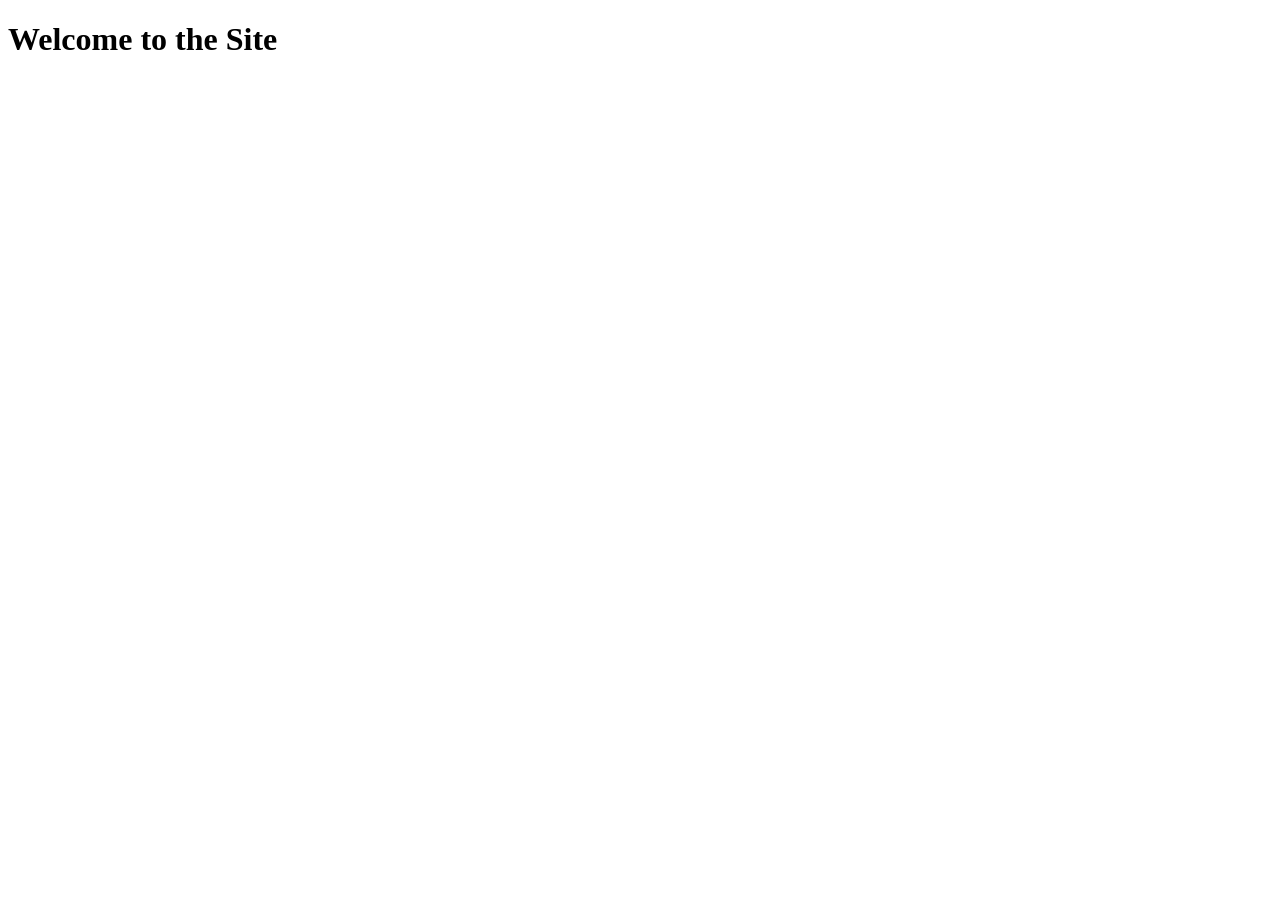
==== index.html @ 7f253c66 "Add index.html file" ====
<!DOCTYPE html>
<html lang="en">
<head>
    <meta charset="UTF-8">
    <meta name="viewport" content="width=device-width, initial-scale=1.0">
    <link rel="stylesheet" href="templatemo-catalyst-style.css">
    <title>Document</title>
</head>
<body>
    <h1>Welcome to the Site</h1>
    <script src="templatemo-catalyst-script.js"></script>
</body>
</html>
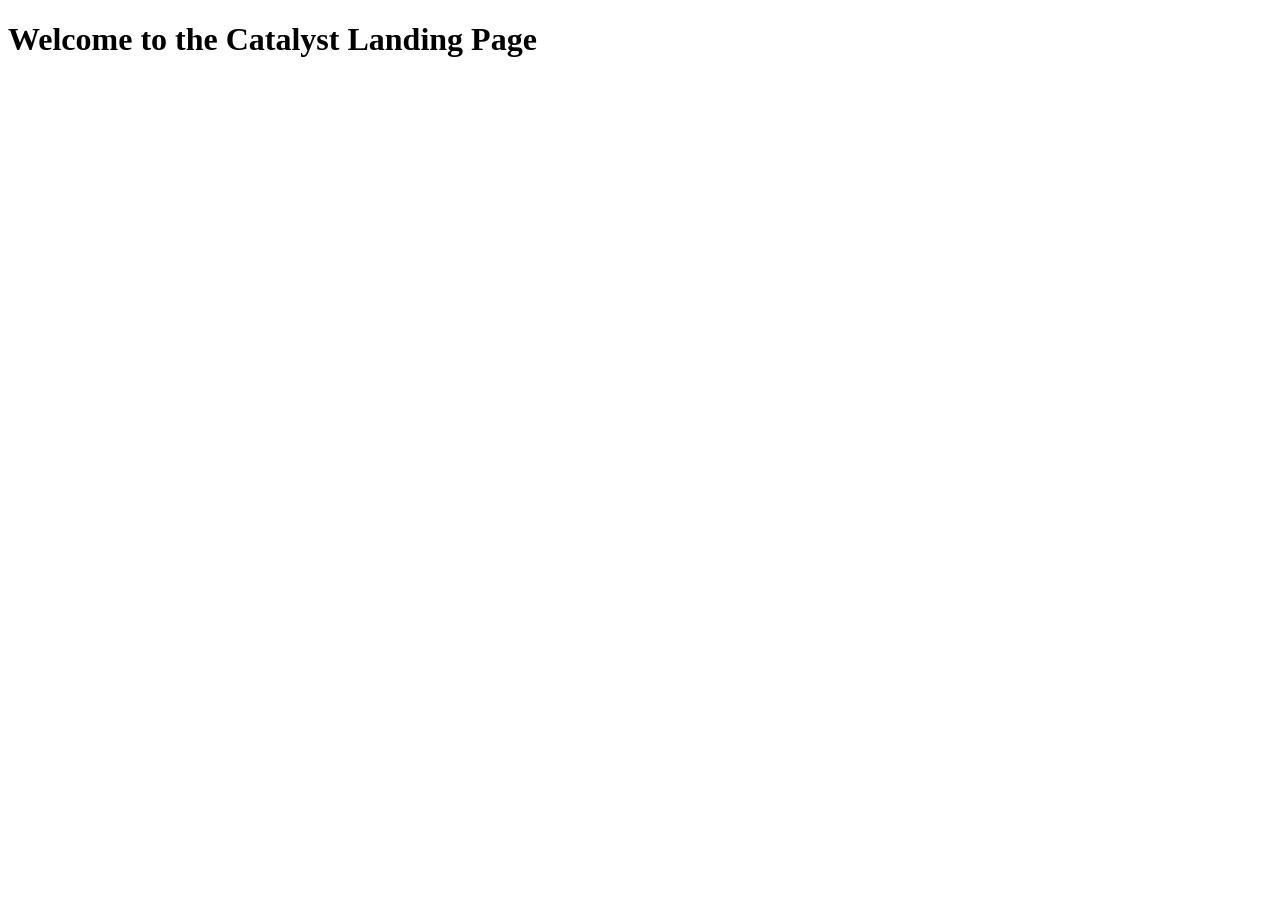
==== commit 748e02df: "Add Catalyst landing page site files" ====
--- a/index.html
+++ b/index.html
@@ -3,11 +3,11 @@
 <head>
     <meta charset="UTF-8">
     <meta name="viewport" content="width=device-width, initial-scale=1.0">
+    <title>Catalyst Landing Page</title>
     <link rel="stylesheet" href="templatemo-catalyst-style.css">
-    <title>Document</title>
 </head>
 <body>
-    <h1>Welcome to the Site</h1>
+    <h1>Welcome to the Catalyst Landing Page</h1>
     <script src="templatemo-catalyst-script.js"></script>
 </body>
 </html>
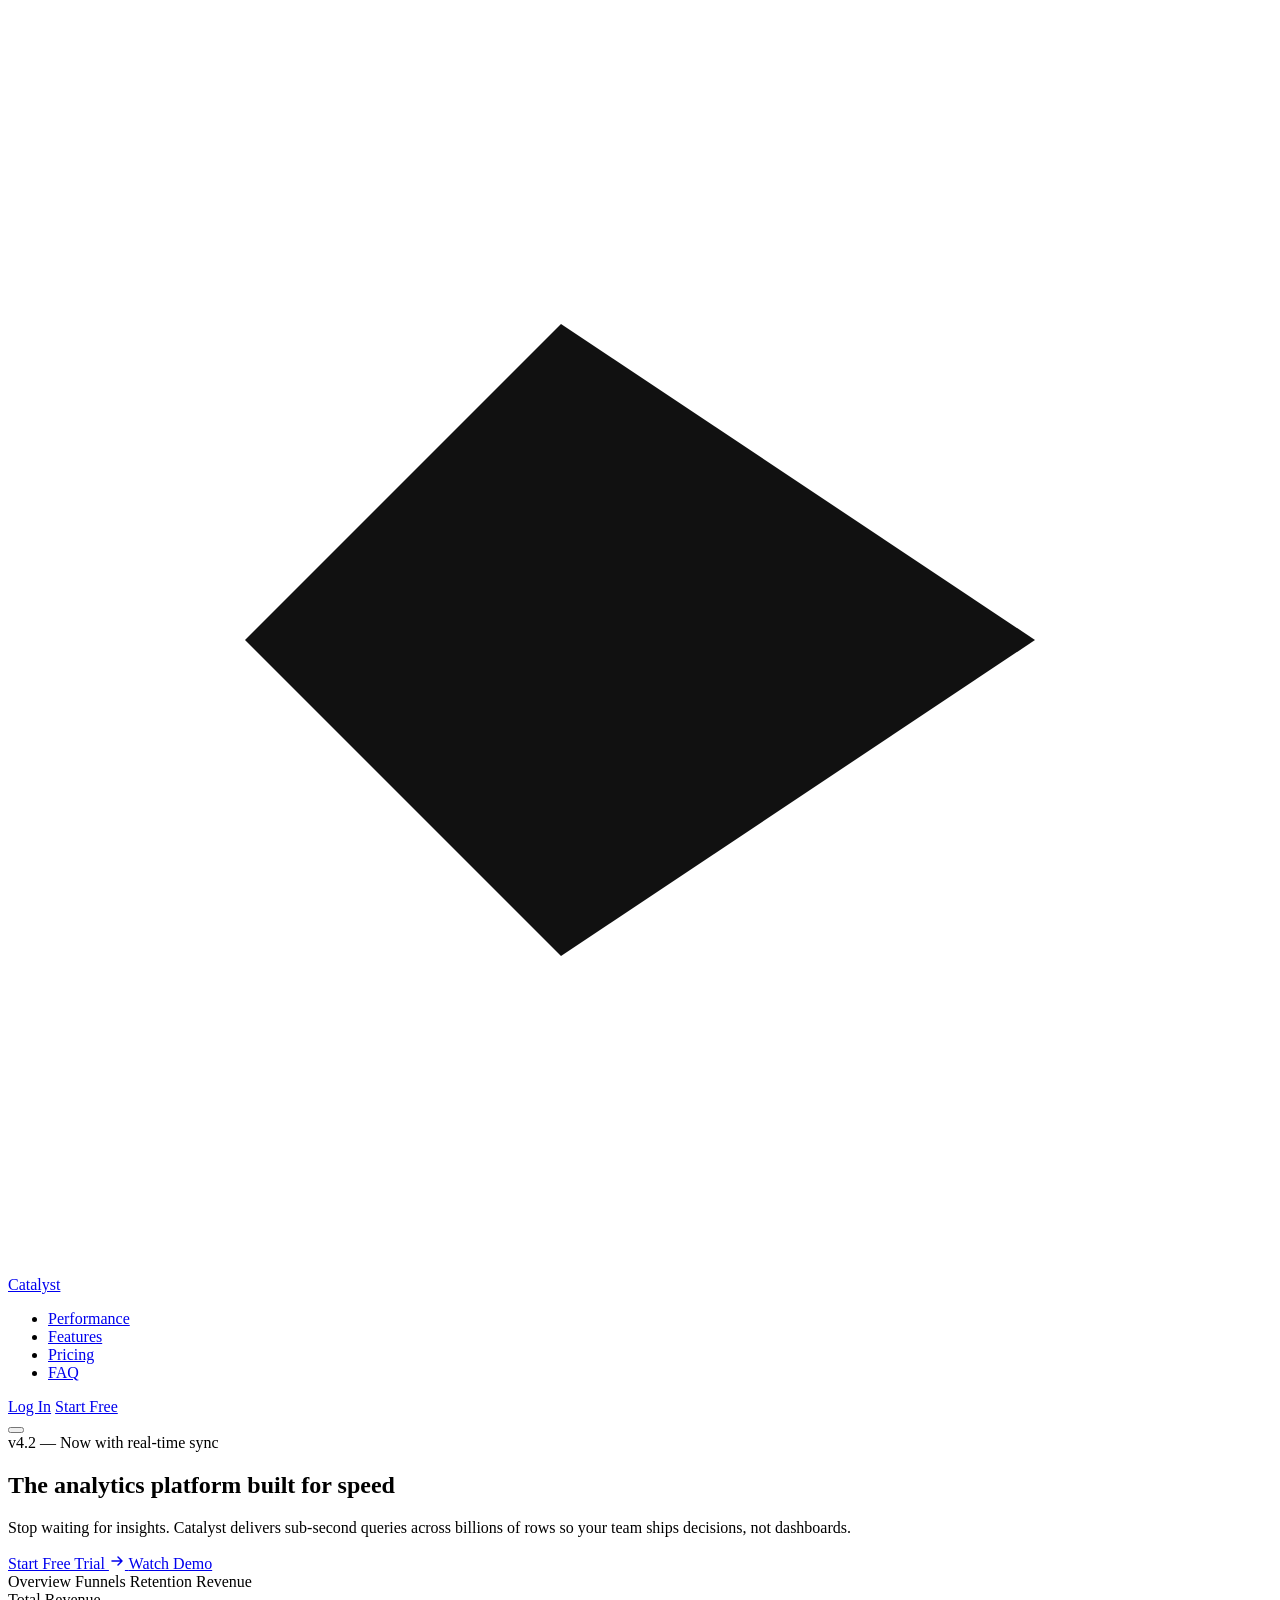
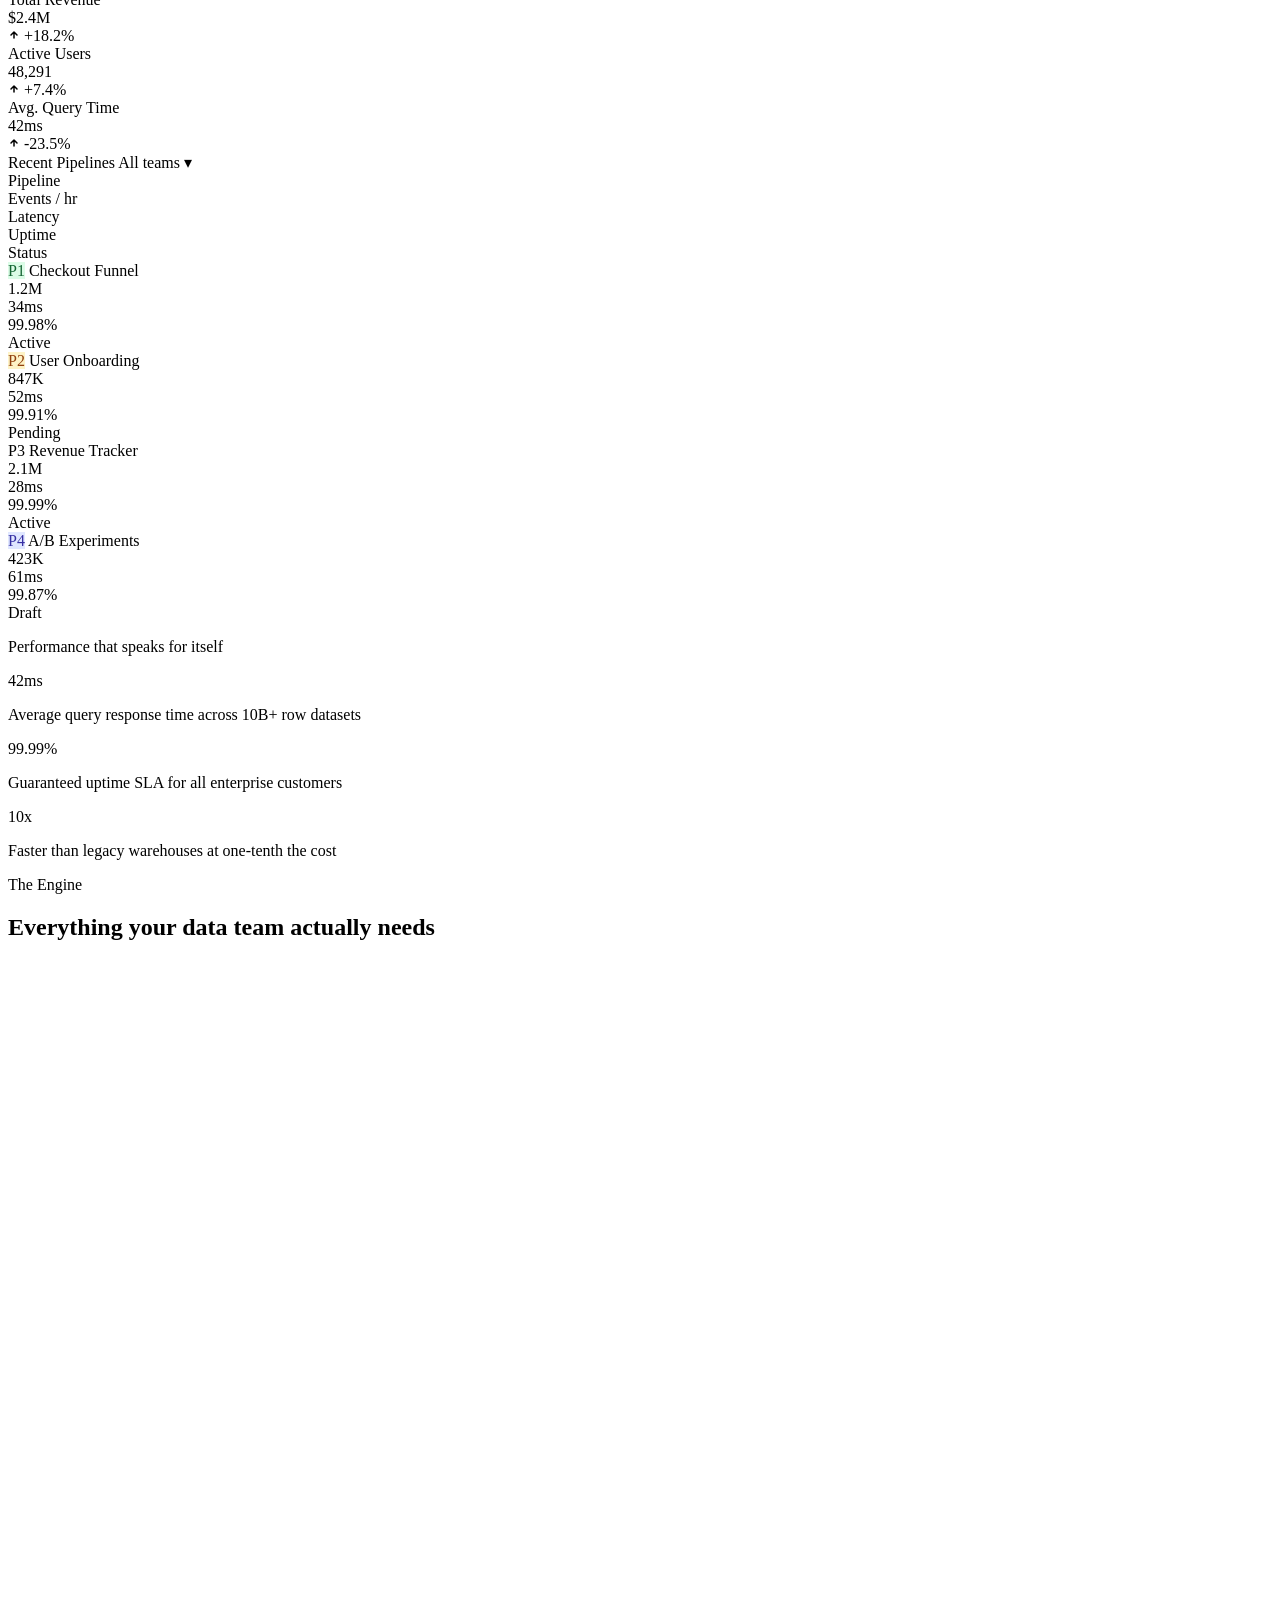
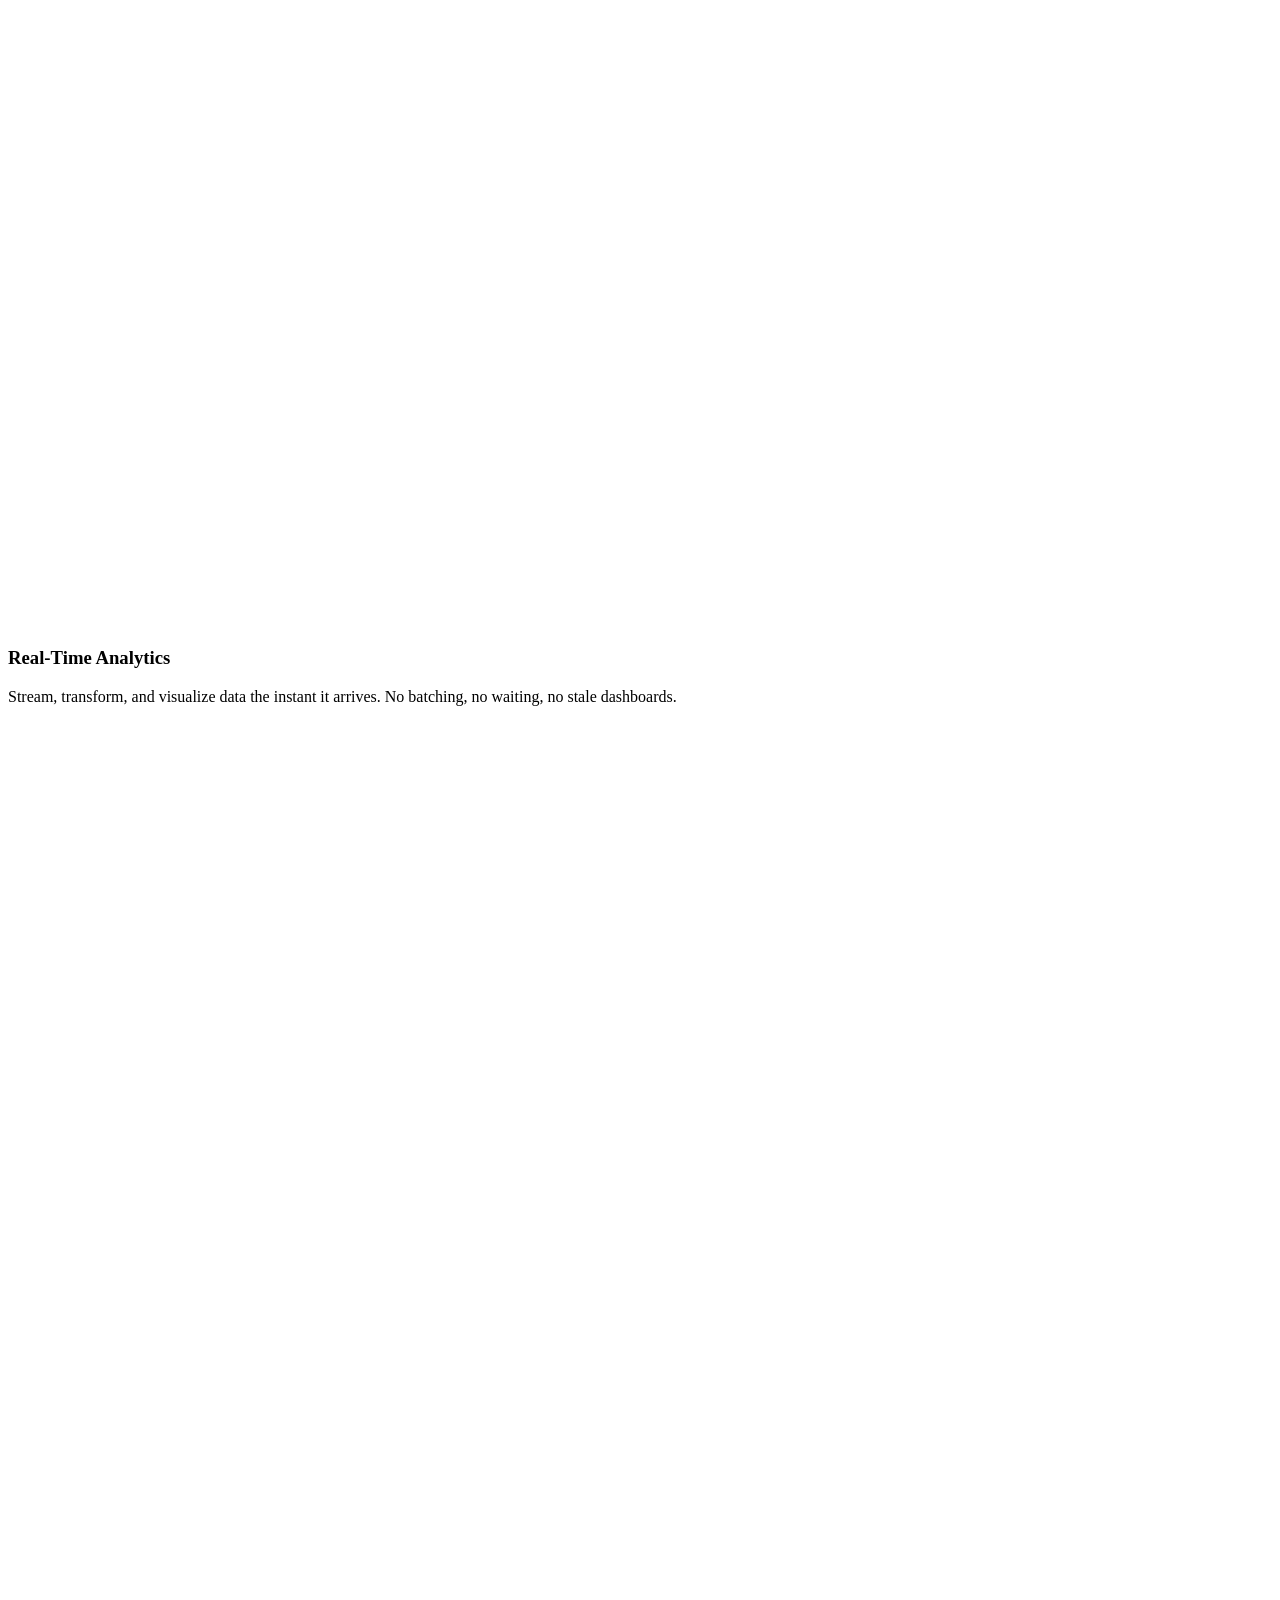
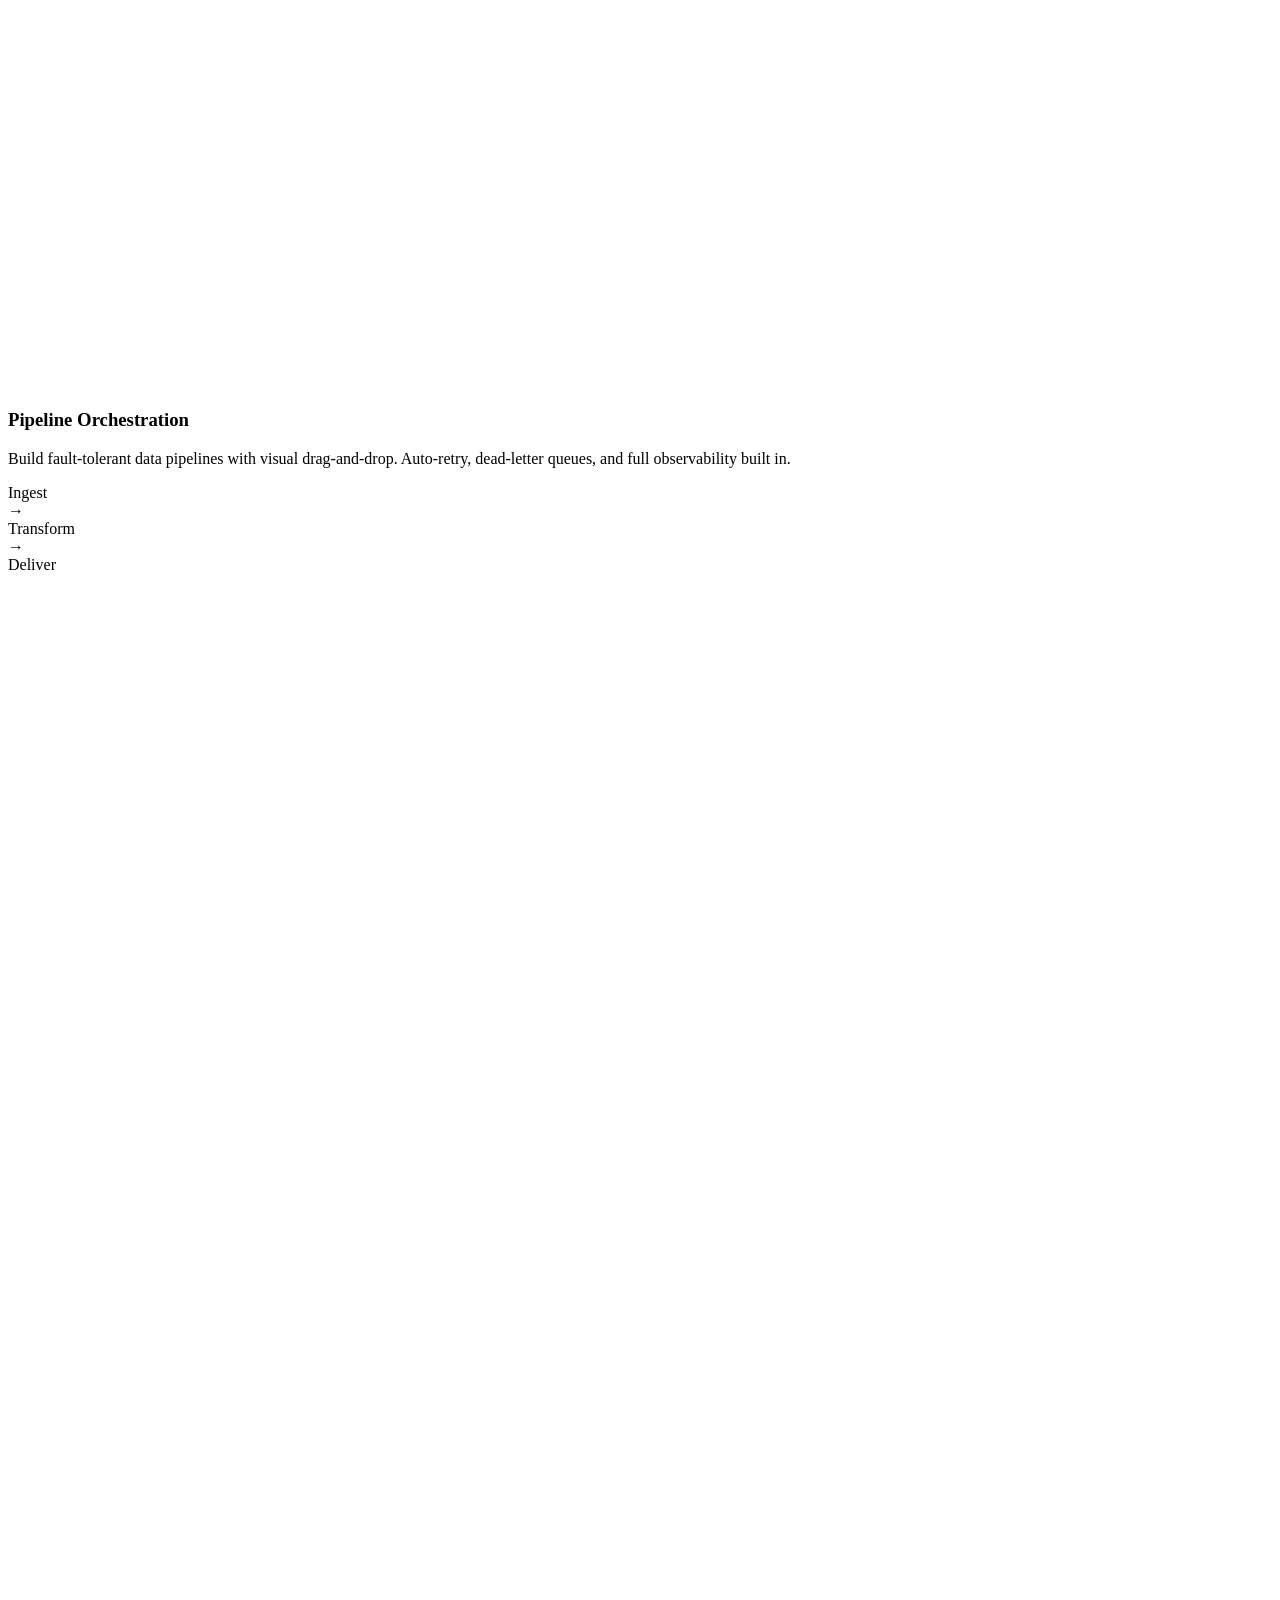
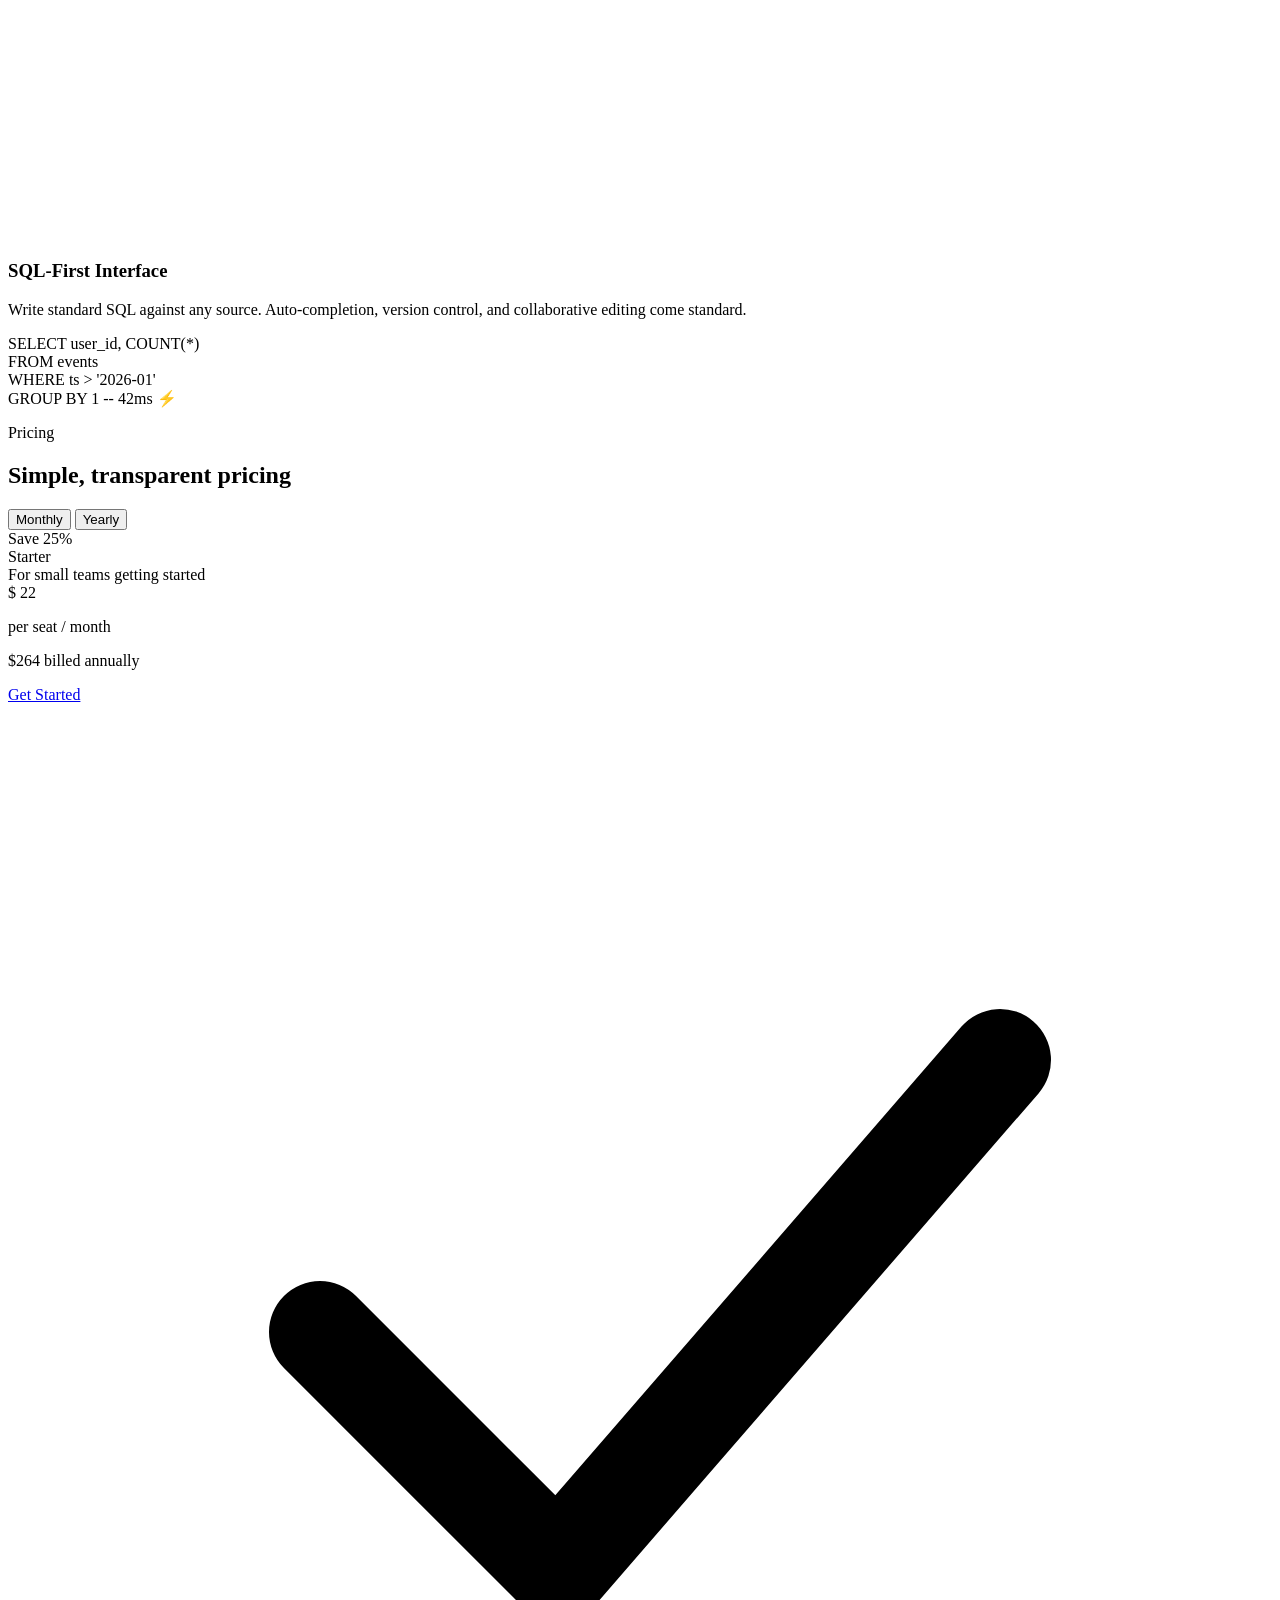
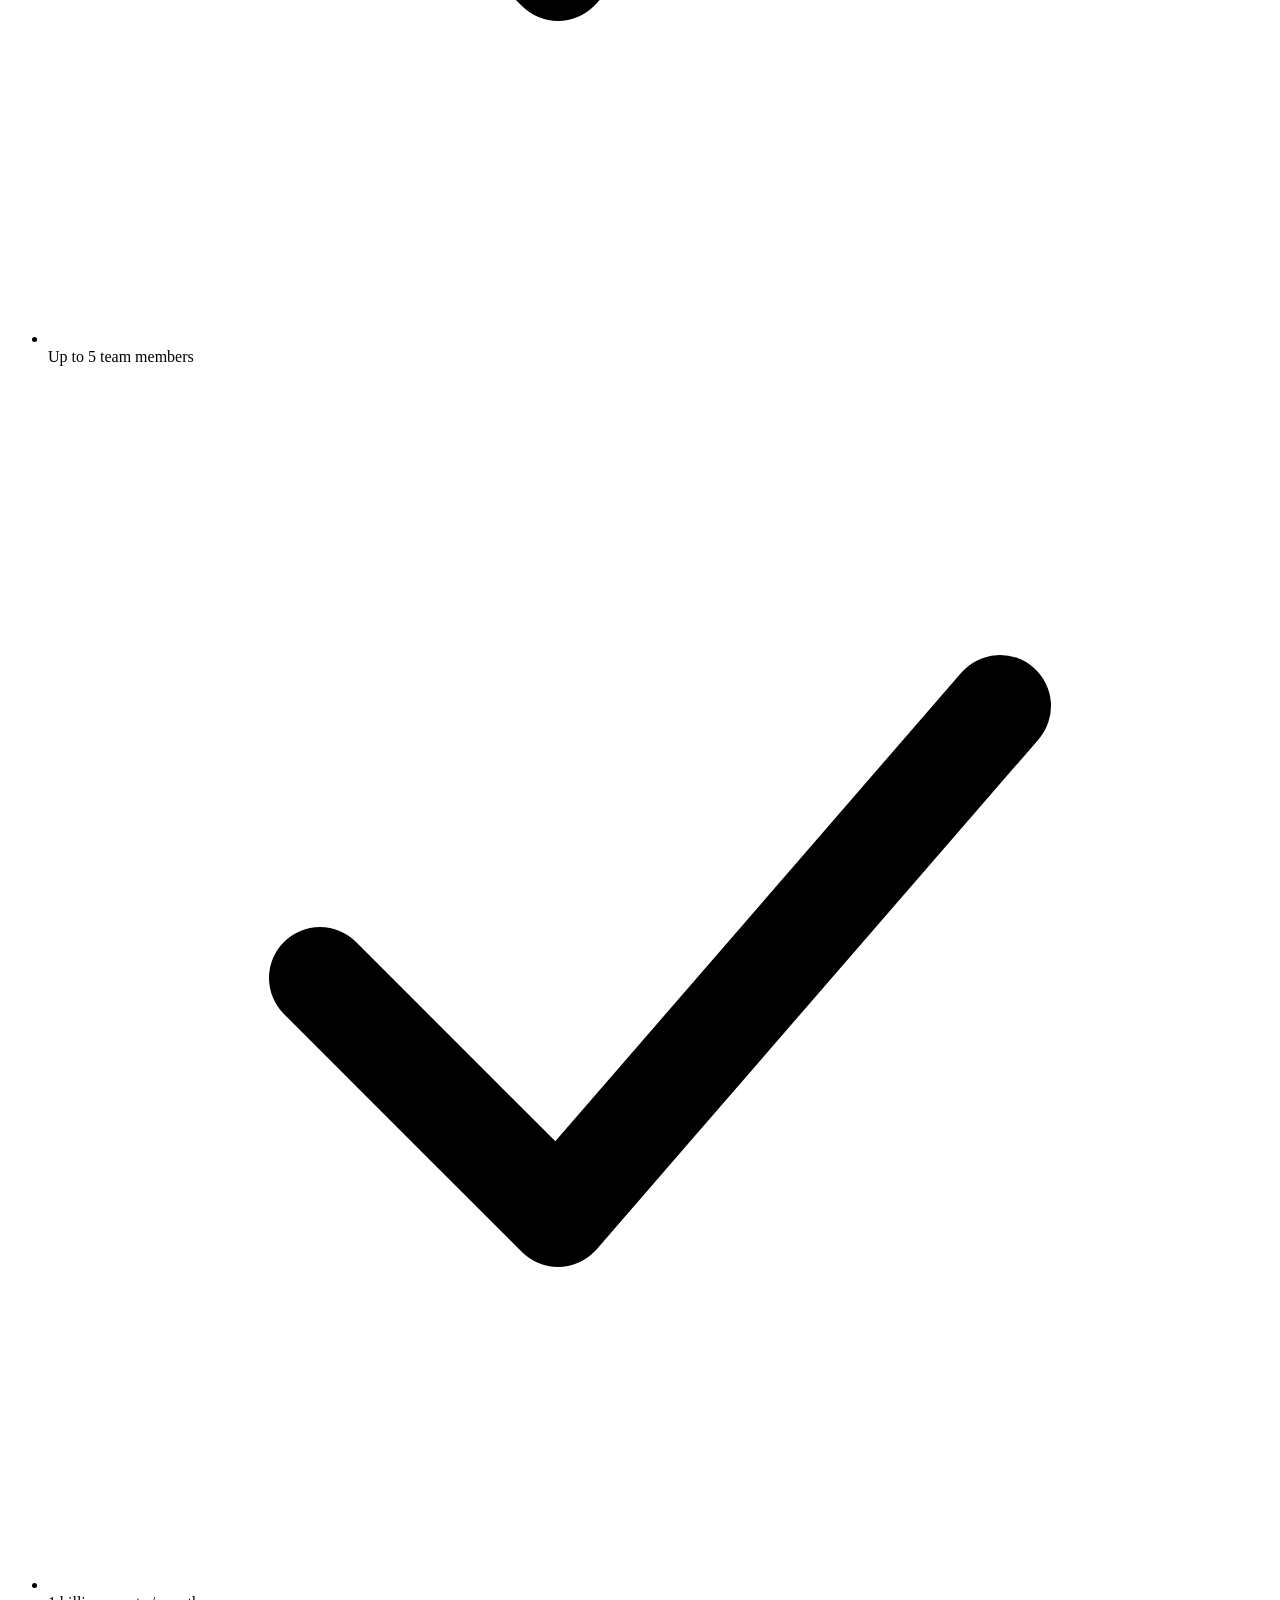
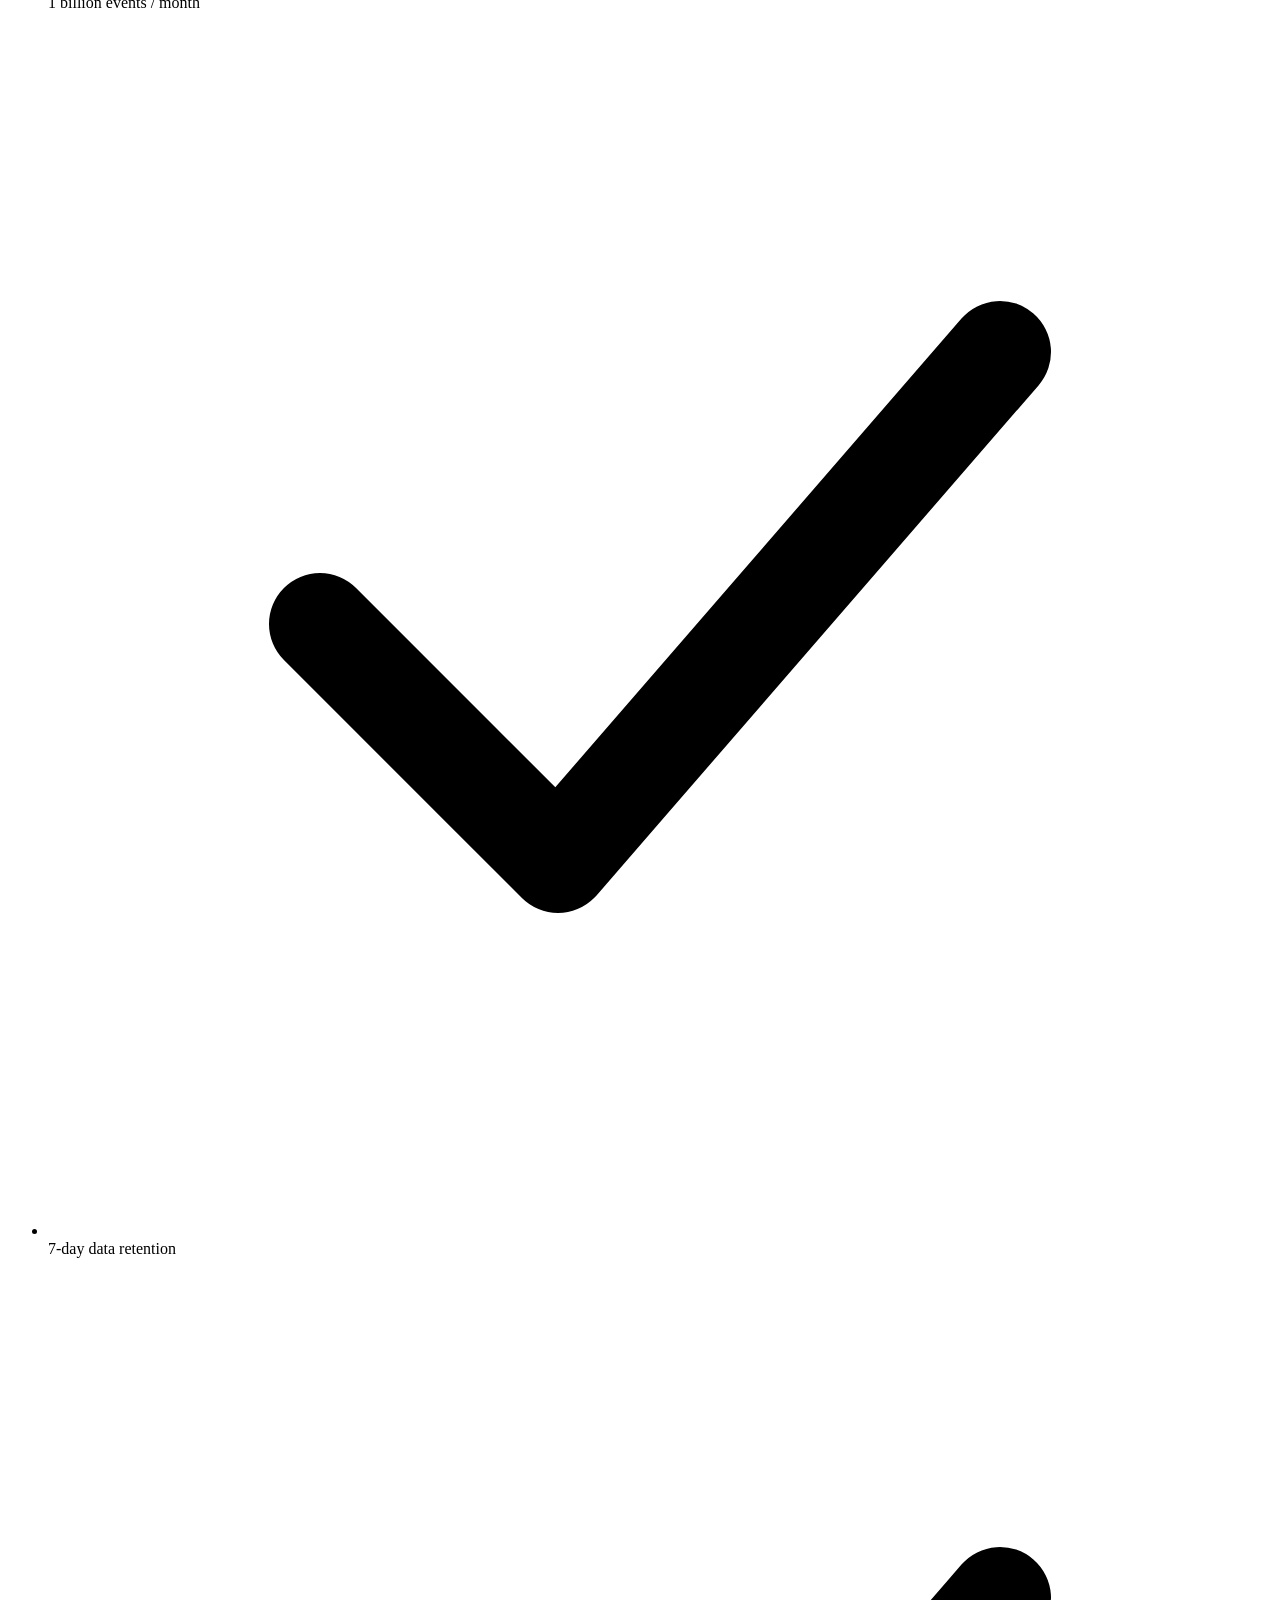
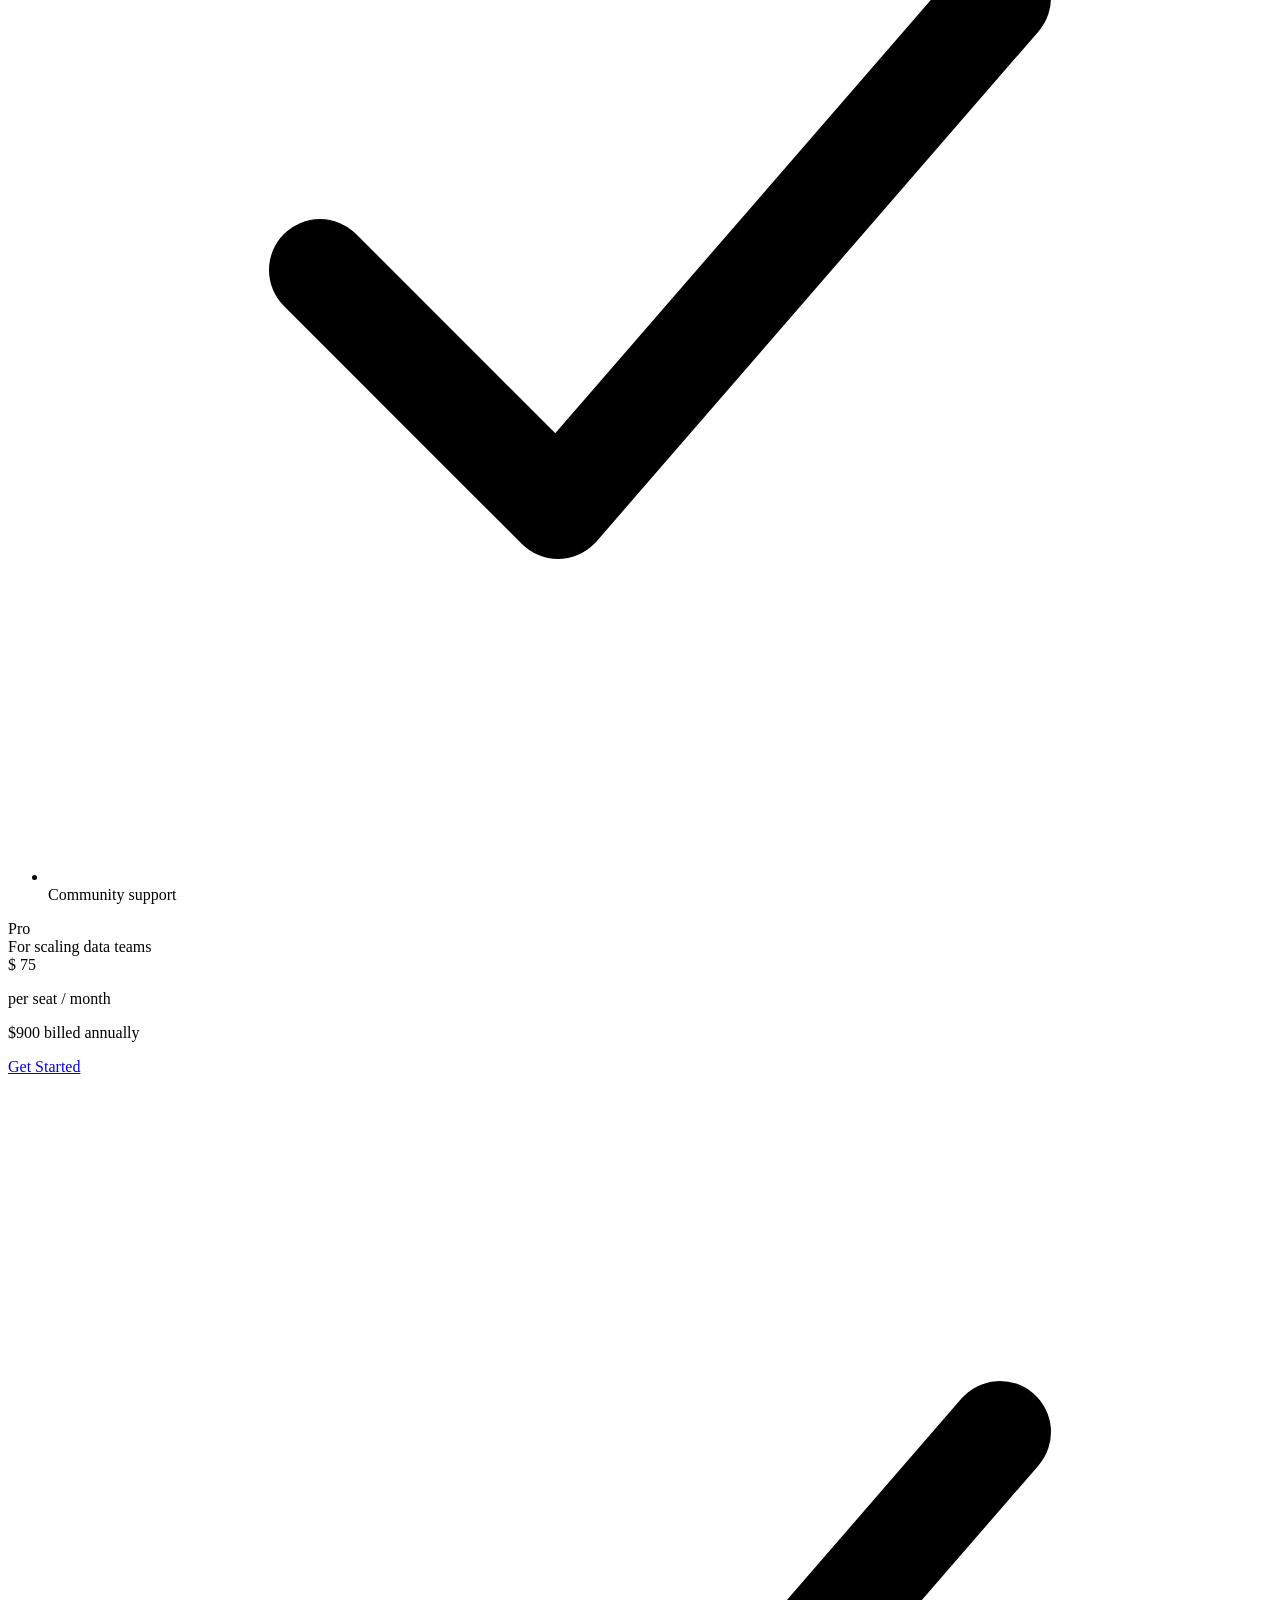
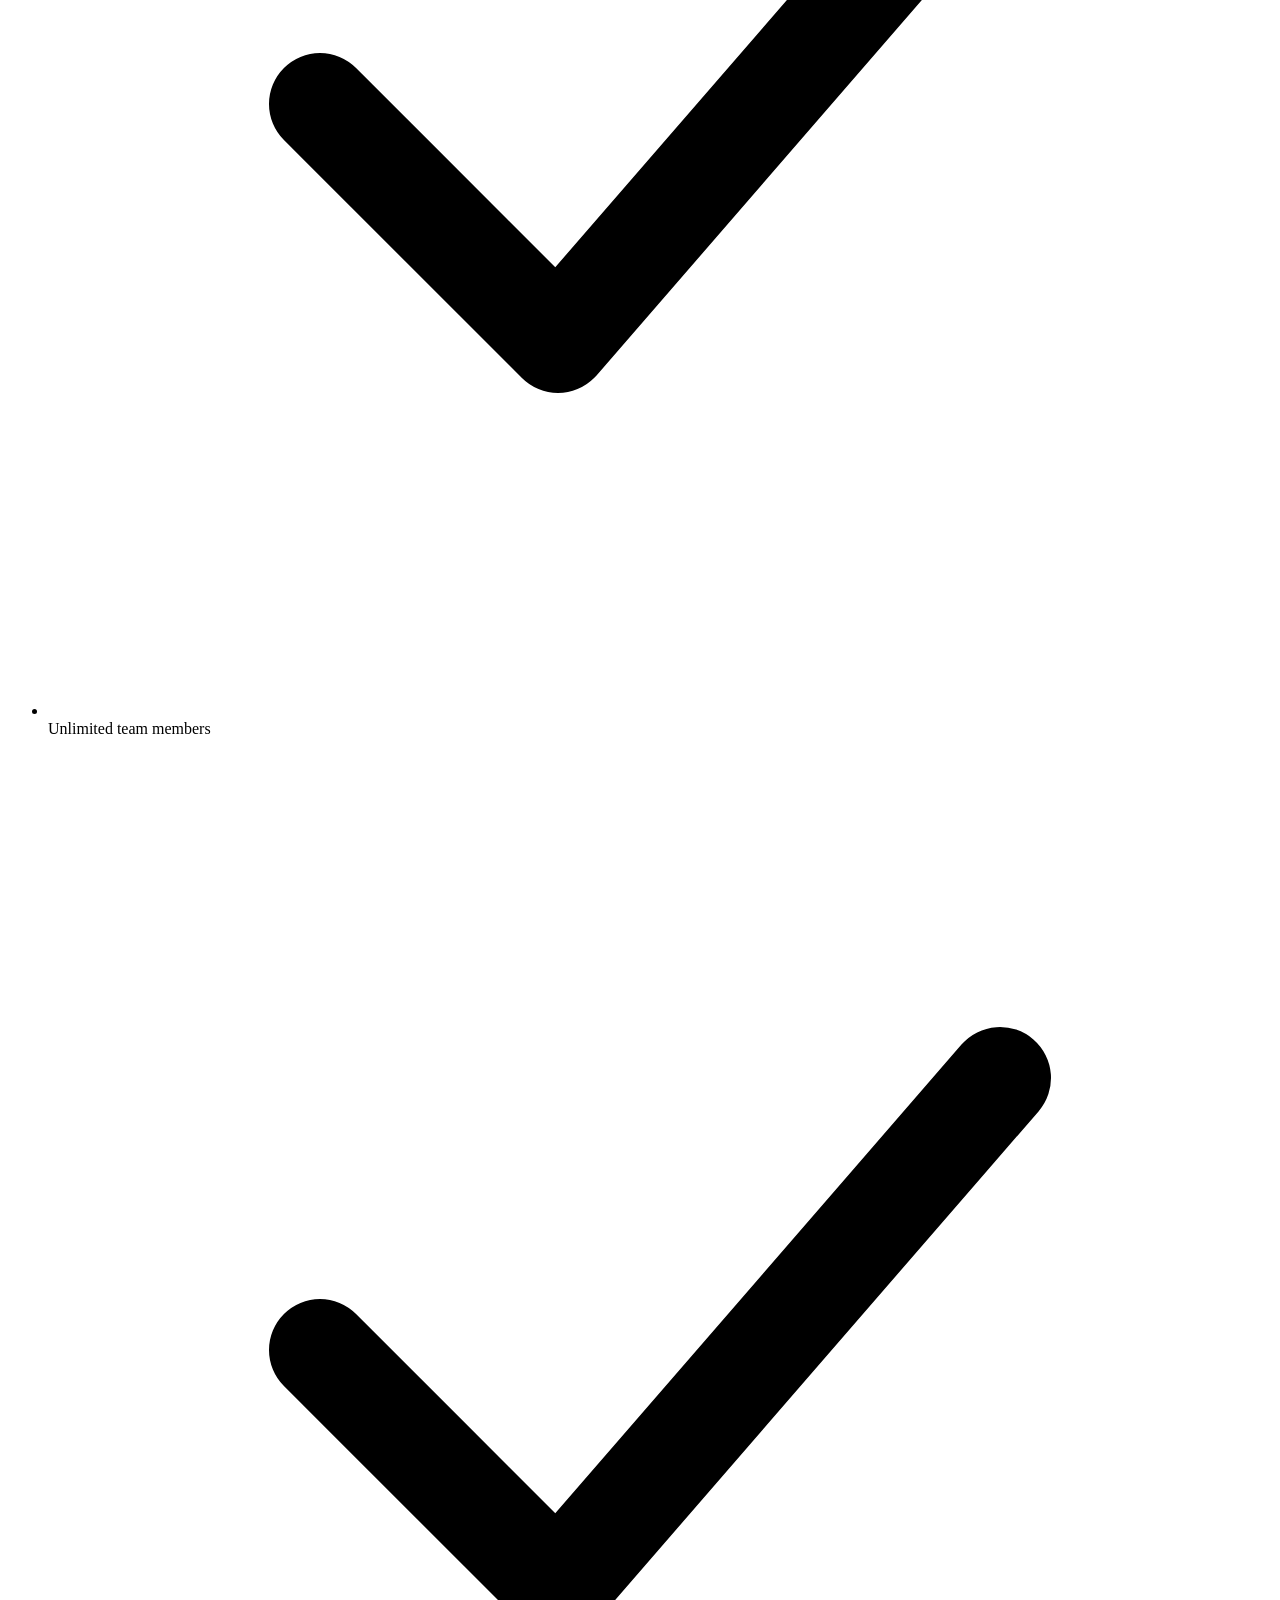
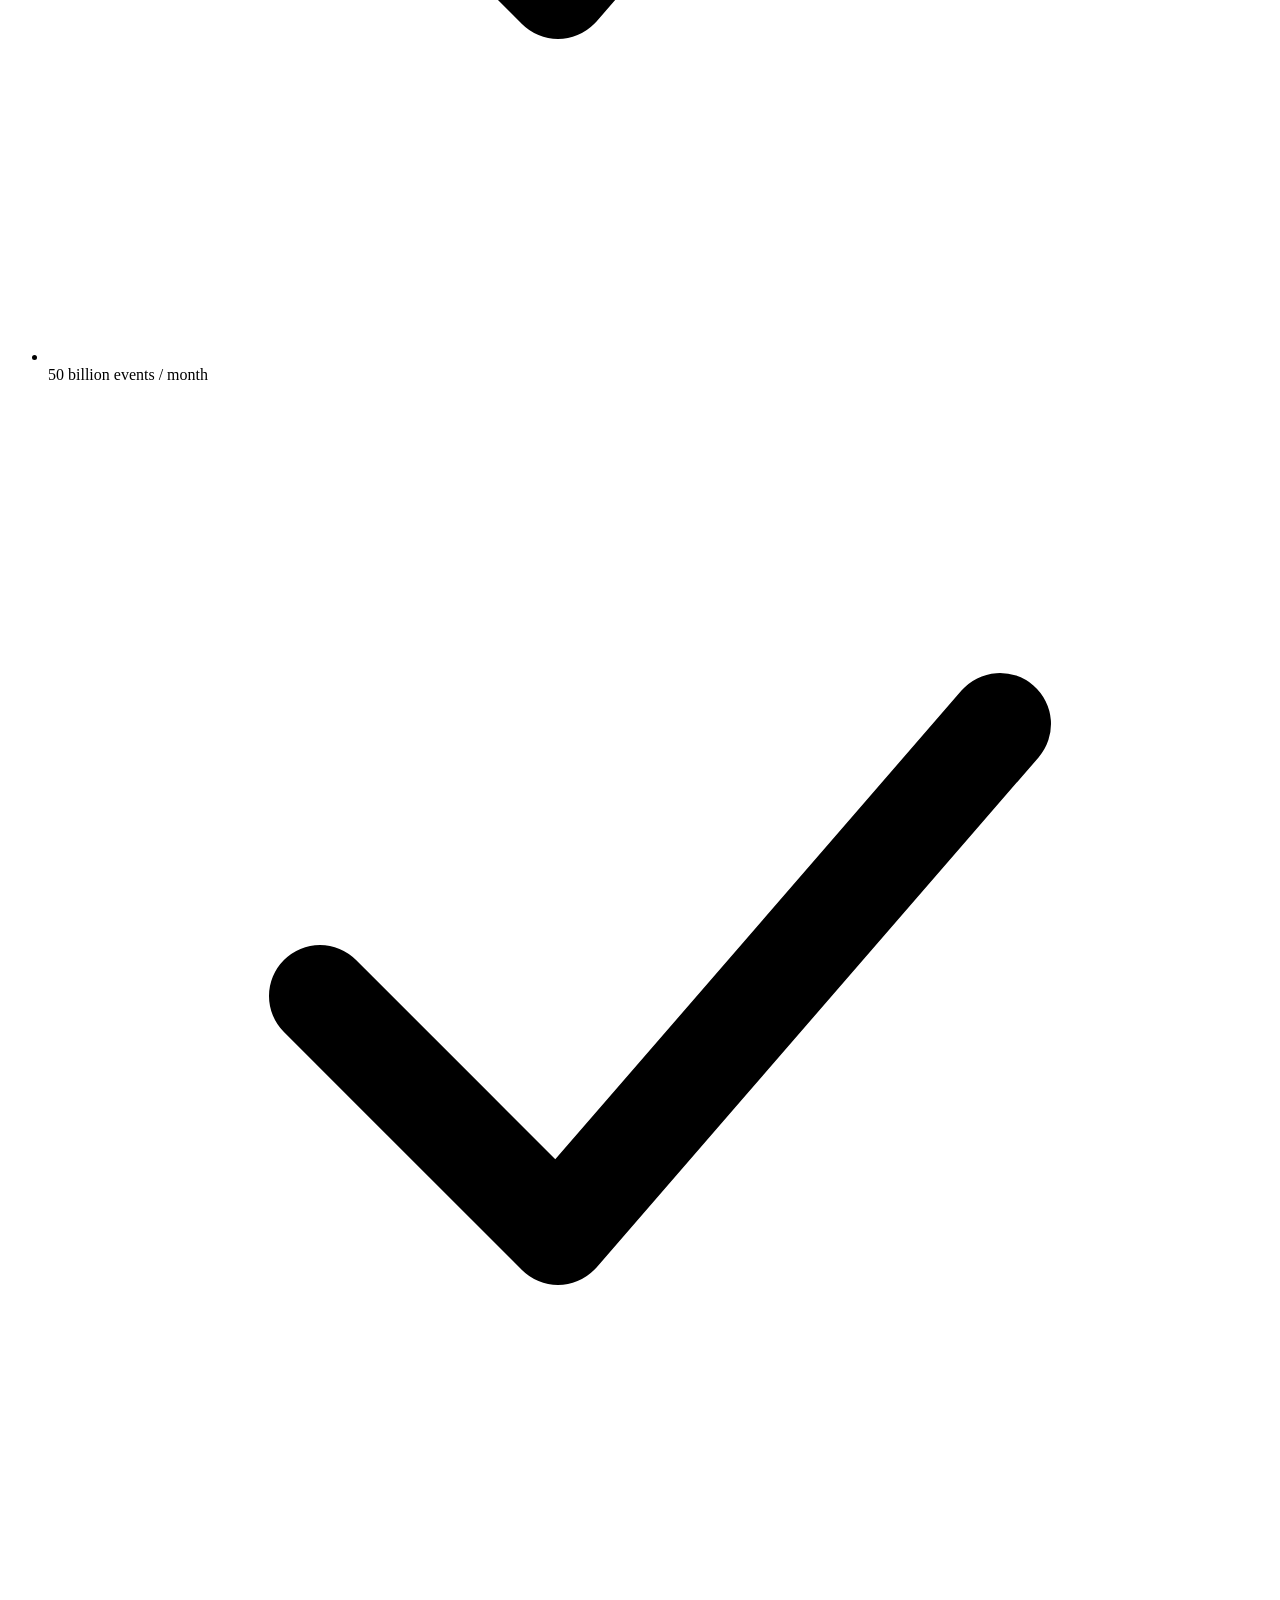
==== commit 3c81d3b6: "Update index.html" ====
--- a/index.html
+++ b/index.html
@@ -3,11 +3,511 @@
 <head>
     <meta charset="UTF-8">
     <meta name="viewport" content="width=device-width, initial-scale=1.0">
-    <title>Catalyst Landing Page</title>
+    <title>The Catalyst - Ship Faster, Scale Infinitely</title>
+
+    <!--
+
+    TemplateMo 618 The Catalyst
+
+    https://templatemo.com/tm-618-the-catalyst
+
+    Silver & Acid Light-Mode SaaS Landing Page
+
+    -->
+
+    <!-- Google Fonts -->
+    <link rel="preconnect" href="https://fonts.googleapis.com">
+    <link rel="preconnect" href="https://fonts.gstatic.com" crossorigin>
+    <link href="https://fonts.googleapis.com/css2?family=Inter:wght@400;500;600;700;800;900&display=swap" rel="stylesheet">
+
+    <!-- Template CSS -->
     <link rel="stylesheet" href="templatemo-catalyst-style.css">
 </head>
 <body>
-    <h1>Welcome to the Catalyst Landing Page</h1>
+
+    <!-- ===== NAVIGATION ===== -->
+    <nav class="nav" role="navigation" aria-label="Main navigation">
+        <div class="nav-inner">
+            <a href="#" class="nav-logo" aria-label="Catalyst Home">
+                <span class="nav-logo-mark">
+                    <svg viewBox="0 0 16 16" fill="none" xmlns="http://www.w3.org/2000/svg">
+                        <path d="M3 8L7 4L13 8L7 12L3 8Z" fill="#111"/>
+                    </svg>
+                </span>
+                Catalyst
+            </a>
+            <ul class="nav-links" id="navLinks">
+                <li><a href="#metrics">Performance</a></li>
+                <li><a href="#engine">Features</a></li>
+                <li><a href="#pricing">Pricing</a></li>
+                <li><a href="#faq">FAQ</a></li>
+            </ul>
+            <div class="nav-cta">
+                <a href="#" class="btn-ghost">Log In</a>
+                <a href="#pricing" class="btn-acid">Start Free</a>
+            </div>
+            <button class="nav-toggle" id="navToggle" aria-label="Toggle menu" aria-expanded="false">
+                <span></span>
+            </button>
+        </div>
+    </nav>
+
+    <!-- ===== SECTION 1: HERO ===== -->
+    <section class="hero">
+        <div class="container">
+            <div class="hero-badge reveal">
+                <span class="hero-badge-dot"></span>
+                v4.2 — Now with real-time sync
+            </div>
+            <h1 class="reveal">The analytics platform built for <span class="accent-word">speed</span></h1>
+            <p class="hero-sub reveal">Stop waiting for insights. Catalyst delivers sub-second queries across billions of rows so your team ships decisions, not dashboards.</p>
+            <div class="hero-actions reveal">
+                <a href="#pricing" class="btn-acid">
+                    Start Free Trial
+                    <svg width="16" height="16" viewBox="0 0 16 16" fill="none" xmlns="http://www.w3.org/2000/svg"><path d="M3 8H13M13 8L9 4M13 8L9 12" stroke="currentColor" stroke-width="1.5" stroke-linecap="round" stroke-linejoin="round"/></svg>
+                </a>
+                <a href="#" class="btn-ghost">Watch Demo</a>
+            </div>
+
+            <!-- Dashboard Mockup -->
+            <div class="hero-dashboard reveal">
+                <div class="dashboard-frame">
+                    <div class="dashboard-toolbar">
+                        <div class="dashboard-dots">
+                            <span></span><span></span><span></span>
+                        </div>
+                        <div class="dashboard-toolbar-tabs">
+                            <span class="active">Overview</span>
+                            <span>Funnels</span>
+                            <span>Retention</span>
+                            <span>Revenue</span>
+                        </div>
+                        <div style="width: 50px;"></div>
+                    </div>
+                    <div class="dashboard-body">
+                        <div class="dash-stat-card">
+                            <div class="dash-stat-label">Total Revenue</div>
+                            <div class="dash-stat-value">$2.4M</div>
+                            <div class="dash-stat-change">
+                                <svg width="12" height="12" viewBox="0 0 12 12" fill="none"><path d="M6 9V3M6 3L3 6M6 3L9 6" stroke="currentColor" stroke-width="1.5" stroke-linecap="round" stroke-linejoin="round"/></svg>
+                                +18.2%
+                            </div>
+                        </div>
+                        <div class="dash-stat-card">
+                            <div class="dash-stat-label">Active Users</div>
+                            <div class="dash-stat-value">48,291</div>
+                            <div class="dash-stat-change">
+                                <svg width="12" height="12" viewBox="0 0 12 12" fill="none"><path d="M6 9V3M6 3L3 6M6 3L9 6" stroke="currentColor" stroke-width="1.5" stroke-linecap="round" stroke-linejoin="round"/></svg>
+                                +7.4%
+                            </div>
+                        </div>
+                        <div class="dash-stat-card">
+                            <div class="dash-stat-label">Avg. Query Time</div>
+                            <div class="dash-stat-value">42ms</div>
+                            <div class="dash-stat-change">
+                                <svg width="12" height="12" viewBox="0 0 12 12" fill="none"><path d="M6 9V3M6 3L3 6M6 3L9 6" stroke="currentColor" stroke-width="1.5" stroke-linecap="round" stroke-linejoin="round"/></svg>
+                                -23.5%
+                            </div>
+                        </div>
+                        <div class="dashboard-table-area">
+                            <div class="dash-table-header">
+                                <span>Recent Pipelines</span>
+                                <span class="dash-filter">All teams ▾</span>
+                            </div>
+                            <div class="dash-table">
+                                <div class="dash-table-row head">
+                                    <div class="dash-cell">Pipeline</div>
+                                    <div class="dash-cell">Events / hr</div>
+                                    <div class="dash-cell">Latency</div>
+                                    <div class="dash-cell">Uptime</div>
+                                    <div class="dash-cell">Status</div>
+                                </div>
+                                <div class="dash-table-row">
+                                    <div class="dash-cell dash-cell-name">
+                                        <span class="dash-cell-icon" style="background: #DCFCE7; color: #166534;">P1</span>
+                                        Checkout Funnel
+                                    </div>
+                                    <div class="dash-cell">1.2M</div>
+                                    <div class="dash-cell">34ms</div>
+                                    <div class="dash-cell">99.98%</div>
+                                    <div class="dash-cell"><span class="dash-status active">Active</span></div>
+                                </div>
+                                <div class="dash-table-row">
+                                    <div class="dash-cell dash-cell-name">
+                                        <span class="dash-cell-icon" style="background: #FEF3C7; color: #92400E;">P2</span>
+                                        User Onboarding
+                                    </div>
+                                    <div class="dash-cell">847K</div>
+                                    <div class="dash-cell">52ms</div>
+                                    <div class="dash-cell">99.91%</div>
+                                    <div class="dash-cell"><span class="dash-status pending">Pending</span></div>
+                                </div>
+                                <div class="dash-table-row">
+                                    <div class="dash-cell dash-cell-name">
+                                        <span class="dash-cell-icon" style="background: var(--surface); color: var(--text-muted);">P3</span>
+                                        Revenue Tracker
+                                    </div>
+                                    <div class="dash-cell">2.1M</div>
+                                    <div class="dash-cell">28ms</div>
+                                    <div class="dash-cell">99.99%</div>
+                                    <div class="dash-cell"><span class="dash-status active">Active</span></div>
+                                </div>
+                                <div class="dash-table-row">
+                                    <div class="dash-cell dash-cell-name">
+                                        <span class="dash-cell-icon" style="background: #E0E7FF; color: #3730A3;">P4</span>
+                                        A/B Experiments
+                                    </div>
+                                    <div class="dash-cell">423K</div>
+                                    <div class="dash-cell">61ms</div>
+                                    <div class="dash-cell">99.87%</div>
+                                    <div class="dash-cell"><span class="dash-status draft">Draft</span></div>
+                                </div>
+                            </div>
+                        </div>
+                    </div>
+                </div>
+            </div>
+        </div>
+    </section>
+
+    <!-- ===== SECTION 2: SPEED METRICS ===== -->
+    <section class="metrics" id="metrics">
+        <div class="container">
+            <p class="metrics-label reveal">Performance that speaks for itself</p>
+            <div class="metrics-grid">
+                <div class="metric-item reveal">
+                    <div class="metric-number"><span class="metric-highlight">42</span><span class="metric-unit">ms</span></div>
+                    <p class="metric-desc">Average query response time across 10B+ row datasets</p>
+                </div>
+                <div class="metric-item reveal">
+                    <div class="metric-number">99.99<span class="metric-unit">%</span></div>
+                    <p class="metric-desc">Guaranteed uptime SLA for all enterprise customers</p>
+                </div>
+                <div class="metric-item reveal">
+                    <div class="metric-number">10<span class="metric-unit">x</span></div>
+                    <p class="metric-desc">Faster than legacy warehouses at one-tenth the cost</p>
+                </div>
+            </div>
+        </div>
+    </section>
+
+    <!-- ===== SECTION 3: THE ENGINE — BENTO GRID ===== -->
+    <section class="engine" id="engine">
+        <div class="container">
+            <div class="section-header reveal">
+                <p class="section-tag">The Engine</p>
+                <h2 class="section-title">Everything your data team actually needs</h2>
+            </div>
+            <div class="bento-grid">
+                <div class="card bento-card reveal">
+                    <div class="bento-card-icon">
+                        <svg viewBox="0 0 24 24" fill="none" stroke-width="1.5" stroke-linecap="round" stroke-linejoin="round"><path d="M3 3v18h18"/><path d="M7 16l4-8 4 4 4-6"/></svg>
+                    </div>
+                    <h3>Real-Time Analytics</h3>
+                    <p>Stream, transform, and visualize data the instant it arrives. No batching, no waiting, no stale dashboards.</p>
+                    <div class="bento-card-visual">
+                        <div class="mini-bars">
+                            <div class="mini-bar" style="height: 35%;"></div>
+                            <div class="mini-bar" style="height: 55%;"></div>
+                            <div class="mini-bar" style="height: 40%;"></div>
+                            <div class="mini-bar highlight" style="height: 80%;"></div>
+                            <div class="mini-bar" style="height: 60%;"></div>
+                            <div class="mini-bar" style="height: 45%;"></div>
+                            <div class="mini-bar highlight" style="height: 95%;"></div>
+                            <div class="mini-bar" style="height: 70%;"></div>
+                            <div class="mini-bar" style="height: 50%;"></div>
+                            <div class="mini-bar" style="height: 65%;"></div>
+                        </div>
+                    </div>
+                </div>
+                <div class="card bento-card reveal">
+                    <div class="bento-card-icon">
+                        <svg viewBox="0 0 24 24" fill="none" stroke-width="1.5" stroke-linecap="round" stroke-linejoin="round"><rect x="2" y="3" width="20" height="14" rx="2"/><path d="M8 21h8M12 17v4"/></svg>
+                    </div>
+                    <h3>Pipeline Orchestration</h3>
+                    <p>Build fault-tolerant data pipelines with visual drag-and-drop. Auto-retry, dead-letter queues, and full observability built in.</p>
+                    <div class="bento-card-visual">
+                        <div class="mini-pipeline">
+                            <div class="mini-pipeline-node">Ingest</div>
+                            <span class="mini-pipeline-arrow">→</span>
+                            <div class="mini-pipeline-node">Transform</div>
+                            <span class="mini-pipeline-arrow">→</span>
+                            <div class="mini-pipeline-node">Deliver</div>
+                        </div>
+                    </div>
+                </div>
+                <div class="card bento-card reveal">
+                    <div class="bento-card-icon">
+                        <svg viewBox="0 0 24 24" fill="none" stroke-width="1.5" stroke-linecap="round" stroke-linejoin="round"><path d="M16 18l6-6-6-6"/><path d="M8 6l-6 6 6 6"/></svg>
+                    </div>
+                    <h3>SQL-First Interface</h3>
+                    <p>Write standard SQL against any source. Auto-completion, version control, and collaborative editing come standard.</p>
+                    <div class="bento-card-visual">
+                        <div class="mini-code">
+                            <span class="keyword">SELECT</span> user_id, <span class="keyword">COUNT</span>(*)<br>
+                            <span class="keyword">FROM</span> events<br>
+                            <span class="keyword">WHERE</span> ts > <span class="string">'2026-01'</span><br>
+                            <span class="keyword">GROUP BY</span> 1 <span class="comment">-- 42ms ⚡</span>
+                        </div>
+                    </div>
+                </div>
+            </div>
+        </div>
+    </section>
+
+    <!-- ===== SECTION 4: PRICING ===== -->
+    <section class="pricing" id="pricing">
+        <div class="container">
+            <div class="section-header reveal">
+                <p class="section-tag">Pricing</p>
+                <h2 class="section-title">Simple, transparent pricing</h2>
+            </div>
+            <div class="toggle-wrap reveal">
+                <div class="toggle-container">
+                    <button class="toggle-btn" data-plan="monthly" id="toggleMonthly">Monthly</button>
+                    <button class="toggle-btn active" data-plan="yearly" id="toggleYearly">Yearly</button>
+                </div>
+                <span class="toggle-save visible" id="toggleSave">Save 25%</span>
+            </div>
+            <div class="pricing-grid">
+                <!-- Starter -->
+                <div class="card pricing-card reveal">
+                    <div class="pricing-plan-name">Starter</div>
+                    <div class="pricing-plan-desc">For small teams getting started</div>
+                    <div class="pricing-amount">
+                        <span class="pricing-currency">$</span>
+                        <span class="pricing-value" data-monthly="30" data-yearly="22">22</span>
+                    </div>
+                    <p class="pricing-period">per seat / month</p>
+                    <p class="pricing-billed yearly-active" data-monthly="Billed monthly" data-yearly="$264 billed annually">$264 billed annually</p>
+                    <a href="#" class="btn-ghost">Get Started</a>
+                    <ul class="pricing-features">
+                        <li>
+                            <svg viewBox="0 0 18 18" fill="none"><path d="M4 9l3.5 3.5L14 5" stroke="currentColor" stroke-width="1.5" stroke-linecap="round" stroke-linejoin="round"/></svg>
+                            Up to 5 team members
+                        </li>
+                        <li>
+                            <svg viewBox="0 0 18 18" fill="none"><path d="M4 9l3.5 3.5L14 5" stroke="currentColor" stroke-width="1.5" stroke-linecap="round" stroke-linejoin="round"/></svg>
+                            1 billion events / month
+                        </li>
+                        <li>
+                            <svg viewBox="0 0 18 18" fill="none"><path d="M4 9l3.5 3.5L14 5" stroke="currentColor" stroke-width="1.5" stroke-linecap="round" stroke-linejoin="round"/></svg>
+                            7-day data retention
+                        </li>
+                        <li>
+                            <svg viewBox="0 0 18 18" fill="none"><path d="M4 9l3.5 3.5L14 5" stroke="currentColor" stroke-width="1.5" stroke-linecap="round" stroke-linejoin="round"/></svg>
+                            Community support
+                        </li>
+                    </ul>
+                </div>
+                <!-- Pro -->
+                <div class="card pricing-card featured reveal">
+                    <div class="pricing-plan-name">Pro</div>
+                    <div class="pricing-plan-desc">For scaling data teams</div>
+                    <div class="pricing-amount">
+                        <span class="pricing-currency">$</span>
+                        <span class="pricing-value" data-monthly="100" data-yearly="75">75</span>
+                    </div>
+                    <p class="pricing-period">per seat / month</p>
+                    <p class="pricing-billed yearly-active" data-monthly="Billed monthly" data-yearly="$900 billed annually">$900 billed annually</p>
+                    <a href="#" class="btn-acid">Get Started</a>
+                    <ul class="pricing-features">
+                        <li>
+                            <svg viewBox="0 0 18 18" fill="none"><path d="M4 9l3.5 3.5L14 5" stroke="currentColor" stroke-width="1.5" stroke-linecap="round" stroke-linejoin="round"/></svg>
+                            Unlimited team members
+                        </li>
+                        <li>
+                            <svg viewBox="0 0 18 18" fill="none"><path d="M4 9l3.5 3.5L14 5" stroke="currentColor" stroke-width="1.5" stroke-linecap="round" stroke-linejoin="round"/></svg>
+                            50 billion events / month
+                        </li>
+                        <li>
+                            <svg viewBox="0 0 18 18" fill="none"><path d="M4 9l3.5 3.5L14 5" stroke="currentColor" stroke-width="1.5" stroke-linecap="round" stroke-linejoin="round"/></svg>
+                            Unlimited data retention
+                        </li>
+                        <li>
+                            <svg viewBox="0 0 18 18" fill="none"><path d="M4 9l3.5 3.5L14 5" stroke="currentColor" stroke-width="1.5" stroke-linecap="round" stroke-linejoin="round"/></svg>
+                            Priority support + SLA
+                        </li>
+                        <li>
+                            <svg viewBox="0 0 18 18" fill="none"><path d="M4 9l3.5 3.5L14 5" stroke="currentColor" stroke-width="1.5" stroke-linecap="round" stroke-linejoin="round"/></svg>
+                            SSO &amp; audit logs
+                        </li>
+                    </ul>
+                </div>
+                <!-- Enterprise -->
+                <div class="card pricing-card reveal">
+                    <div class="pricing-plan-name">Enterprise</div>
+                    <div class="pricing-plan-desc">For mission-critical deployments</div>
+                    <div class="pricing-amount">
+                        <span class="pricing-currency">$</span>
+                        <span class="pricing-value" data-monthly="500" data-yearly="375">375</span>
+                    </div>
+                    <p class="pricing-period">starts from / month</p>
+                    <p class="pricing-billed yearly-active" data-monthly="Billed monthly" data-yearly="$4,500 billed annually">$4,500 billed annually</p>
+                    <a href="#" class="btn-ghost">Contact Sales</a>
+                    <ul class="pricing-features">
+                        <li>
+                            <svg viewBox="0 0 18 18" fill="none"><path d="M4 9l3.5 3.5L14 5" stroke="currentColor" stroke-width="1.5" stroke-linecap="round" stroke-linejoin="round"/></svg>
+                            Everything in Pro
+                        </li>
+                        <li>
+                            <svg viewBox="0 0 18 18" fill="none"><path d="M4 9l3.5 3.5L14 5" stroke="currentColor" stroke-width="1.5" stroke-linecap="round" stroke-linejoin="round"/></svg>
+                            Dedicated infrastructure
+                        </li>
+                        <li>
+                            <svg viewBox="0 0 18 18" fill="none"><path d="M4 9l3.5 3.5L14 5" stroke="currentColor" stroke-width="1.5" stroke-linecap="round" stroke-linejoin="round"/></svg>
+                            Custom integrations
+                        </li>
+                        <li>
+                            <svg viewBox="0 0 18 18" fill="none"><path d="M4 9l3.5 3.5L14 5" stroke="currentColor" stroke-width="1.5" stroke-linecap="round" stroke-linejoin="round"/></svg>
+                            24/7 dedicated support
+                        </li>
+                        <li>
+                            <svg viewBox="0 0 18 18" fill="none"><path d="M4 9l3.5 3.5L14 5" stroke="currentColor" stroke-width="1.5" stroke-linecap="round" stroke-linejoin="round"/></svg>
+                            99.99% SLA guarantee
+                        </li>
+                    </ul>
+                </div>
+            </div>
+        </div>
+    </section>
+
+    <!-- ===== SECTION 5: FAQ ===== -->
+    <section class="faq" id="faq">
+        <div class="container">
+            <div class="section-header reveal">
+                <p class="section-tag">FAQ</p>
+                <h2 class="section-title">Common questions, straight answers</h2>
+            </div>
+            <div class="faq-controls reveal">
+                <button class="faq-ctrl-btn" id="faqExpandAll">Expand All</button>
+                <button class="faq-ctrl-btn" id="faqCollapseAll">Collapse All</button>
+            </div>
+            <div class="faq-list">
+                <div class="faq-item reveal">
+                    <button class="faq-question" aria-expanded="false">
+                        How long does the free trial last?
+                        <span class="faq-icon"><svg viewBox="0 0 14 14" fill="none"><path d="M7 1v12M1 7h12" stroke="#111" stroke-width="1.5" stroke-linecap="round"/></svg></span>
+                    </button>
+                    <div class="faq-answer">
+                        <div class="faq-answer-inner">Every plan includes a 14-day free trial with full access to all features. No credit card required to get started. At the end of the trial, you can choose a plan or export your data.</div>
+                    </div>
+                </div>
+                <div class="faq-item reveal">
+                    <button class="faq-question" aria-expanded="false">
+                        Can I switch plans later?
+                        <span class="faq-icon"><svg viewBox="0 0 14 14" fill="none"><path d="M7 1v12M1 7h12" stroke="#111" stroke-width="1.5" stroke-linecap="round"/></svg></span>
+                    </button>
+                    <div class="faq-answer">
+                        <div class="faq-answer-inner">Yes. Upgrade or downgrade any time from your account settings. When upgrading, you only pay the prorated difference. When downgrading, the remaining balance is applied as credit toward future invoices.</div>
+                    </div>
+                </div>
+                <div class="faq-item reveal">
+                    <button class="faq-question" aria-expanded="false">
+                        What data sources do you support?
+                        <span class="faq-icon"><svg viewBox="0 0 14 14" fill="none"><path d="M7 1v12M1 7h12" stroke="#111" stroke-width="1.5" stroke-linecap="round"/></svg></span>
+                    </button>
+                    <div class="faq-answer">
+                        <div class="faq-answer-inner">Catalyst connects to 50+ data sources out of the box, including PostgreSQL, MySQL, BigQuery, Snowflake, Redshift, S3, Kafka, and most popular REST APIs. Custom connectors are available on the Enterprise plan.</div>
+                    </div>
+                </div>
+                <div class="faq-item reveal">
+                    <button class="faq-question" aria-expanded="false">
+                        Is my data secure?
+                        <span class="faq-icon"><svg viewBox="0 0 14 14" fill="none"><path d="M7 1v12M1 7h12" stroke="#111" stroke-width="1.5" stroke-linecap="round"/></svg></span>
+                    </button>
+                    <div class="faq-answer">
+                        <div class="faq-answer-inner">Absolutely. All data is encrypted at rest (AES-256) and in transit (TLS 1.3). We are SOC 2 Type II certified and GDPR compliant. Enterprise customers also get dedicated infrastructure with VPC peering and custom encryption keys.</div>
+                    </div>
+                </div>
+                <div class="faq-item reveal">
+                    <button class="faq-question" aria-expanded="false">
+                        Do you offer onboarding support?
+                        <span class="faq-icon"><svg viewBox="0 0 14 14" fill="none"><path d="M7 1v12M1 7h12" stroke="#111" stroke-width="1.5" stroke-linecap="round"/></svg></span>
+                    </button>
+                    <div class="faq-answer">
+                        <div class="faq-answer-inner">Pro customers get access to our onboarding team for the first 30 days. Enterprise customers receive a dedicated solutions engineer for the full implementation. All plans include access to our docs, tutorials, and community forum.</div>
+                    </div>
+                </div>
+            </div>
+        </div>
+    </section>
+
+    <!-- ===== SECTION 6: CTA BANNER ===== -->
+    <section class="cta-banner">
+        <div class="container">
+            <div class="cta-banner-inner reveal">
+                <p class="cta-banner-tag">Get started today</p>
+                <h2>Ready to accelerate your data?</h2>
+                <p>Join 2,000+ teams shipping faster with sub-second analytics. Free for 14 days.</p>
+                <div class="cta-banner-actions">
+                    <a href="#" class="btn-acid">
+                        Start Free Trial
+                        <svg width="16" height="16" viewBox="0 0 16 16" fill="none"><path d="M3 8H13M13 8L9 4M13 8L9 12" stroke="currentColor" stroke-width="1.5" stroke-linecap="round" stroke-linejoin="round"/></svg>
+                    </a>
+                    <a href="#" class="btn-dark-ghost">Talk to Sales</a>
+                </div>
+            </div>
+        </div>
+    </section>
+
+    <!-- ===== SECTION 7: FOOTER ===== -->
+    <footer class="footer" id="footer">
+        <div class="container">
+            <div class="footer-grid">
+                <div>
+                    <a href="#" class="nav-logo" aria-label="Catalyst Home">
+                        <span class="nav-logo-mark">
+                            <svg viewBox="0 0 16 16" fill="none" xmlns="http://www.w3.org/2000/svg">
+                                <path d="M3 8L7 4L13 8L7 12L3 8Z" fill="#111"/>
+                            </svg>
+                        </span>
+                        Catalyst
+                    </a>
+                    <p class="footer-brand-desc">The analytics platform built for speed. Sub-second queries, real-time pipelines, and infinite scale.</p>
+                </div>
+                <div>
+                    <h4 class="footer-col-title">Resources</h4>
+                    <ul class="footer-links">
+                        <li><a href="#">Documentation</a></li>
+                        <li><a href="#">API Reference</a></li>
+                        <li><a href="#">Blog</a></li>
+                        <li><a href="#">Changelog</a></li>
+                        <li><a href="#">Status Page</a></li>
+                    </ul>
+                </div>
+                <div>
+                    <h4 class="footer-col-title">Support</h4>
+                    <ul class="footer-links">
+                        <li><a href="#">Help Center</a></li>
+                        <li><a href="#">Community Forum</a></li>
+                        <li><a href="#">Contact Us</a></li>
+                        <li><a href="#">System Status</a></li>
+                    </ul>
+                </div>
+                <div>
+                    <h4 class="footer-col-title">Connect</h4>
+                    <ul class="footer-links">
+                        <li><a href="#">Twitter / X</a></li>
+                        <li><a href="#">GitHub</a></li>
+                        <li><a href="#">LinkedIn</a></li>
+                        <li><a href="#">YouTube</a></li>
+                    </ul>
+                </div>
+            </div>
+            <div class="footer-bottom">
+                <p class="footer-copy">&copy; 2026 Catalyst Inc. All rights reserved. Design: <a href="https://templatemo.com/tm-618-the-catalyst" target="_blank" rel="nofollow">TemplateMo</a></p>
+                <ul class="footer-bottom-links">
+                    <li><a href="#">Privacy</a></li>
+                    <li><a href="#">Terms</a></li>
+                    <li><a href="#">Cookies</a></li>
+                </ul>
+            </div>
+        </div>
+    </footer>
+
+    <!-- Template JS -->
     <script src="templatemo-catalyst-script.js"></script>
+
 </body>
-</html>+</html>
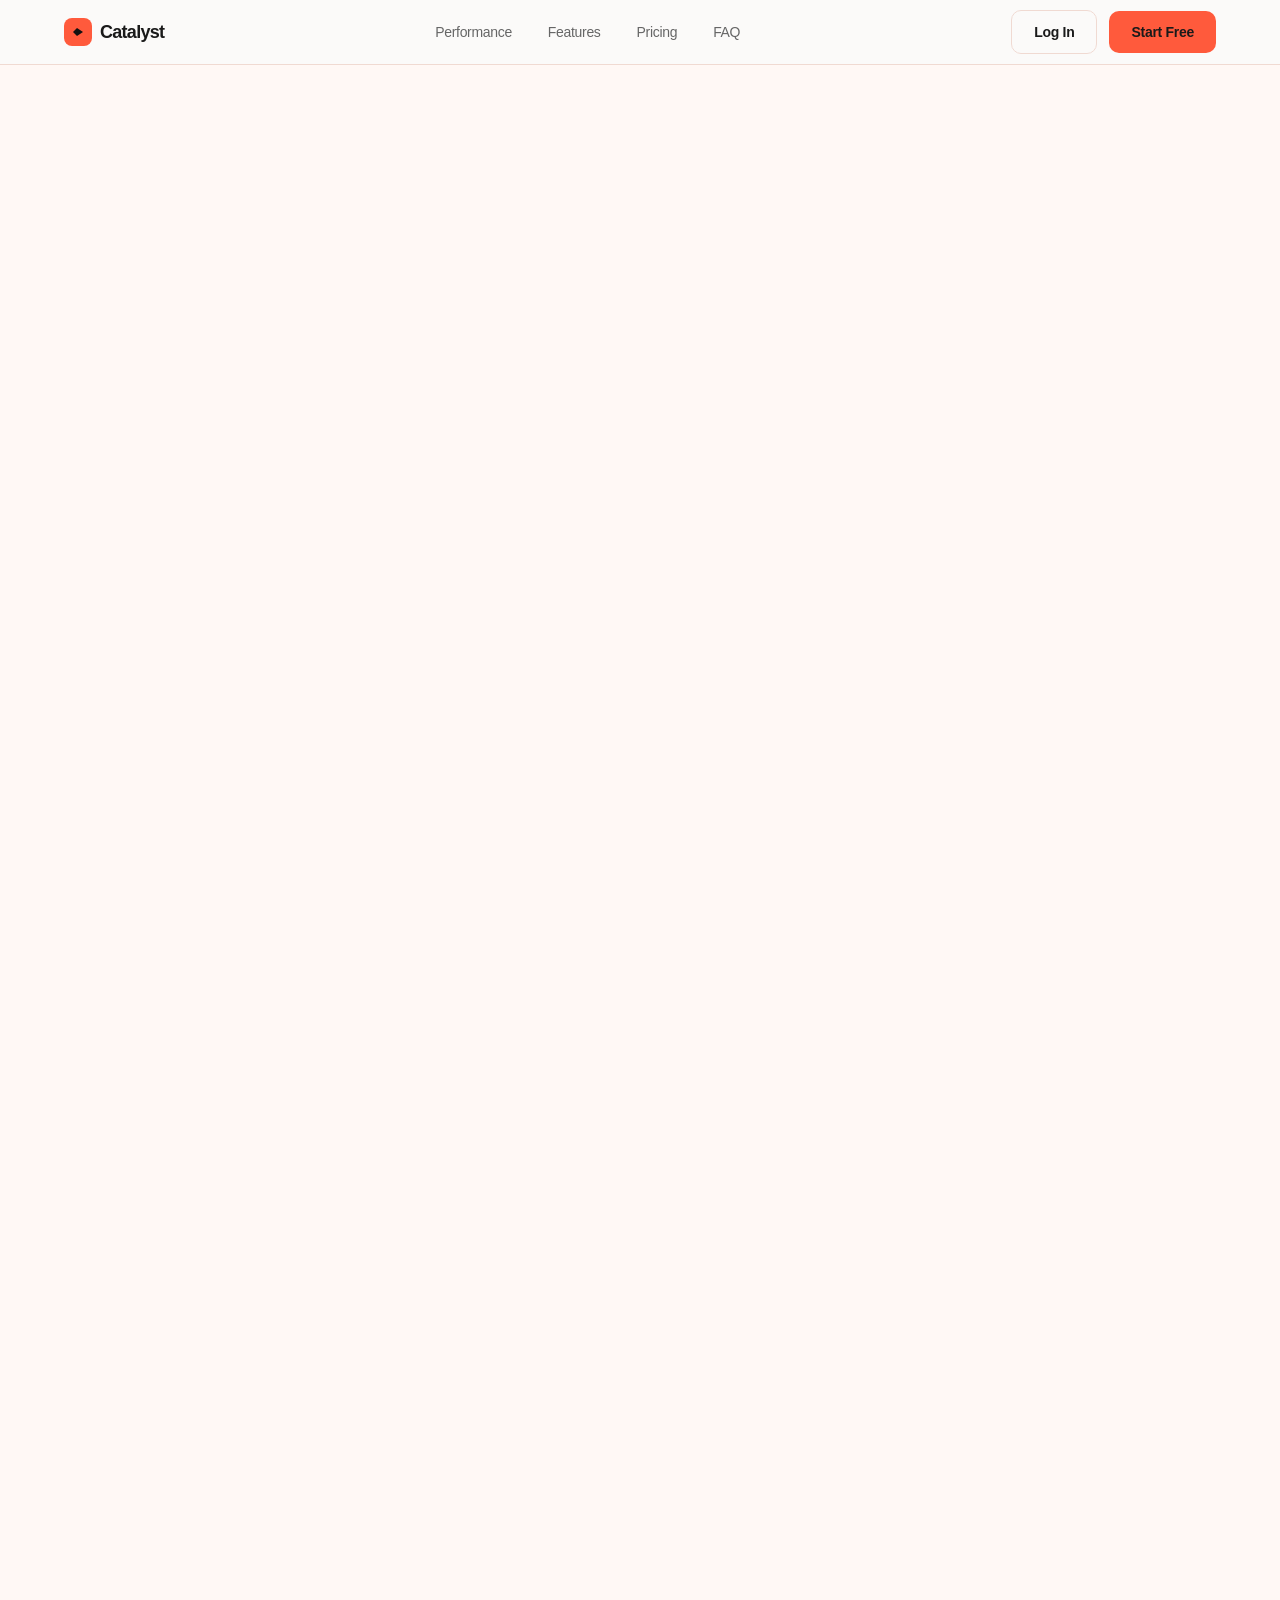
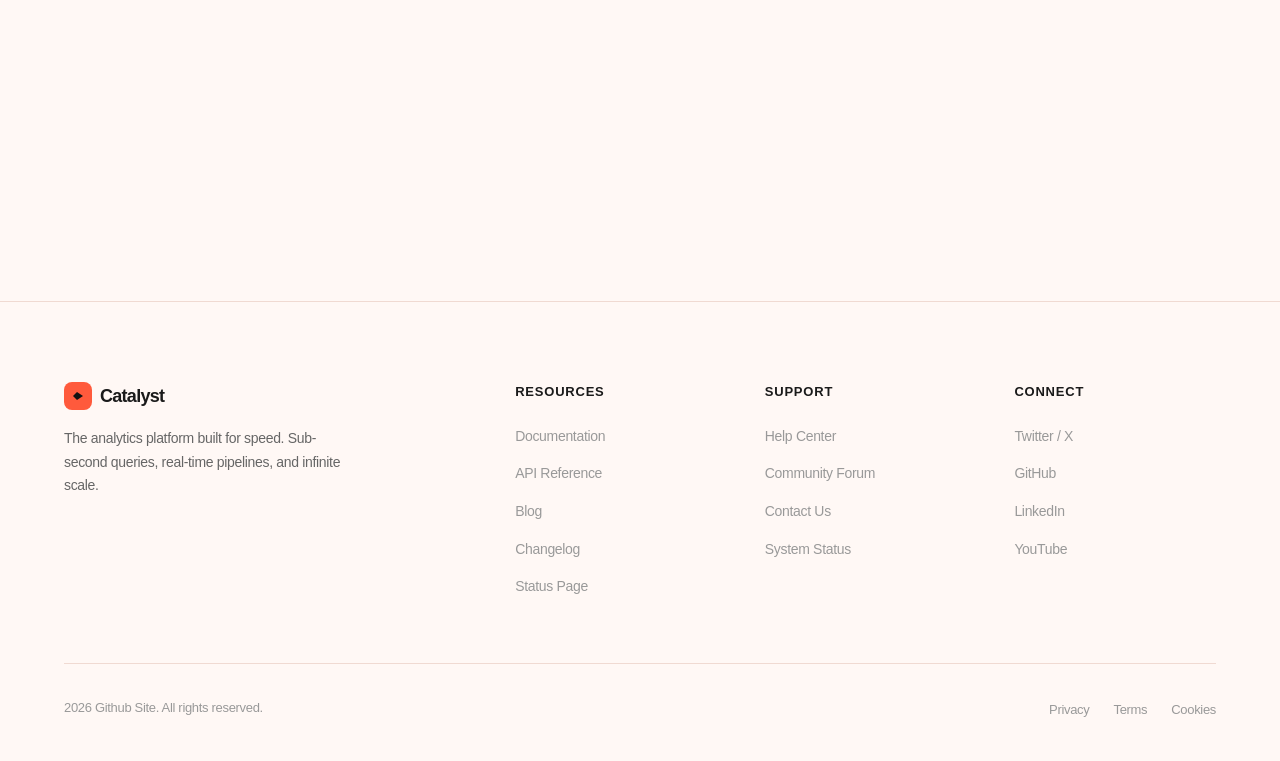
==== commit 9c28dc61: "Update footer text and script source in index.html" ====
--- a/index.html
+++ b/index.html
@@ -21,7 +21,7 @@
     <link href="https://fonts.googleapis.com/css2?family=Inter:wght@400;500;600;700;800;900&display=swap" rel="stylesheet">
 
     <!-- Template CSS -->
-    <link rel="stylesheet" href="templatemo-catalyst-style.css">
+    <link rel="stylesheet" href="style.css">
 </head>
 <body>
 
@@ -496,7 +496,7 @@
                 </div>
             </div>
             <div class="footer-bottom">
-                <p class="footer-copy">&copy; 2026 Catalyst Inc. All rights reserved. Design: <a href="https://templatemo.com/tm-618-the-catalyst" target="_blank" rel="nofollow">TemplateMo</a></p>
+                <p class="footer-copy">2026 Github Site. All rights reserved.</p>
                 <ul class="footer-bottom-links">
                     <li><a href="#">Privacy</a></li>
                     <li><a href="#">Terms</a></li>
@@ -507,7 +507,7 @@
     </footer>
 
     <!-- Template JS -->
-    <script src="templatemo-catalyst-script.js"></script>
+    <script src="index.js"></script>
 
 </body>
 </html>
--- a/style.css
+++ b/style.css
@@ -0,0 +1,1390 @@
+/*
+
+TemplateMo 618 The Catalyst
+
+https://templatemo.com/tm-618-the-catalyst
+
+Silver & Acid Light-Mode SaaS Landing Page
+
+*/
+
+
+*,
+*::before,
+*::after {
+    margin: 0;
+    padding: 0;
+    box-sizing: border-box;
+}
+
+:root {
+    --bg:           #FFF8F5;
+    --surface:      #FFEDE6;
+    --text:         #1A1A1A;
+    --text-muted:   #666666;
+    --text-dim:     #999999;
+    --accent:       #FF5A3C;
+    --accent-hover: #e14e33;
+    --border:       #F0DAD2;
+    --border-light: #F7E7E2;
+    --white:        #FFFFFF;
+
+    --section-pad: clamp(80px, 10vw, 140px);
+    --container:   1200px;
+    --gap:         24px;
+}
+html {
+    scroll-behavior: smooth;
+    -webkit-font-smoothing: antialiased;
+    -moz-osx-font-smoothing: grayscale;
+}
+
+body {
+    font-family: 'Inter', -apple-system, BlinkMacSystemFont, 'SF Pro Display', 'SF Pro Text', sans-serif;
+    background: var(--bg);
+    color: var(--text);
+    line-height: 1.6;
+    letter-spacing: -0.02em;
+    overflow-x: hidden;
+}
+
+a {
+    color: inherit;
+    text-decoration: none;
+}
+
+img {
+    max-width: 100%;
+    display: block;
+}
+
+.container {
+    max-width: var(--container);
+    margin: 0 auto;
+    padding: 0 var(--gap);
+}
+
+/* ===== Machined Silver Card System ===== */
+.card {
+    background: var(--surface);
+    border: 1px solid var(--border);
+    border-radius: 16px;
+    box-shadow: inset 0 1px 0 var(--white);
+    transition: transform 0.25s cubic-bezier(0.22, 1, 0.36, 1);
+}
+
+.card:hover {
+    transform: translateY(-2px);
+}
+
+/* ===== Acid Button System ===== */
+.btn-acid {
+    display: inline-flex;
+    align-items: center;
+    justify-content: center;
+    gap: 8px;
+    padding: 14px 32px;
+    background: var(--accent);
+    color: var(--text);
+    font-family: inherit;
+    font-size: 15px;
+    font-weight: 600;
+    letter-spacing: -0.02em;
+    border: none;
+    border-radius: 10px;
+    cursor: pointer;
+    transition: transform 0.2s cubic-bezier(0.22, 1, 0.36, 1),
+                box-shadow 0.2s cubic-bezier(0.22, 1, 0.36, 1);
+    user-select: none;
+}
+
+.btn-acid:hover {
+    transform: translateY(-2px);
+    box-shadow: 4px 4px 0px var(--text);
+}
+
+.btn-acid:active {
+    transform: translateY(0);
+    box-shadow: 1px 1px 0px var(--text);
+}
+
+.btn-ghost {
+    display: inline-flex;
+    align-items: center;
+    justify-content: center;
+    gap: 8px;
+    padding: 14px 32px;
+    background: transparent;
+    color: var(--text);
+    font-family: inherit;
+    font-size: 15px;
+    font-weight: 600;
+    letter-spacing: -0.02em;
+    border: 1px solid var(--border);
+    border-radius: 10px;
+    cursor: pointer;
+    transition: transform 0.2s cubic-bezier(0.22, 1, 0.36, 1),
+                box-shadow 0.2s cubic-bezier(0.22, 1, 0.36, 1),
+                border-color 0.2s ease;
+}
+
+.btn-ghost:hover {
+    transform: translateY(-2px);
+    box-shadow: 4px 4px 0px var(--text);
+    border-color: var(--text);
+}
+
+/* ===== NAVIGATION ===== */
+.nav {
+    position: fixed;
+    top: 0;
+    left: 0;
+    right: 0;
+    z-index: 1000;
+    background: rgba(250, 250, 250, 0.8);
+    backdrop-filter: blur(20px);
+    -webkit-backdrop-filter: blur(20px);
+    border-bottom: 1px solid var(--border);
+}
+
+.nav-inner {
+    max-width: var(--container);
+    margin: 0 auto;
+    padding: 0 var(--gap);
+    height: 64px;
+    display: flex;
+    align-items: center;
+    justify-content: space-between;
+}
+
+.nav-logo {
+    font-size: 18px;
+    font-weight: 800;
+    letter-spacing: -0.04em;
+    display: flex;
+    align-items: center;
+    gap: 8px;
+}
+
+.nav-logo-mark {
+    width: 28px;
+    height: 28px;
+    background: var(--accent);
+    border-radius: 8px;
+    display: flex;
+    align-items: center;
+    justify-content: center;
+}
+
+.nav-logo-mark svg {
+    width: 16px;
+    height: 16px;
+}
+
+.nav-links {
+    display: flex;
+    align-items: center;
+    gap: 36px;
+    list-style: none;
+}
+
+.nav-links a {
+    font-size: 14px;
+    font-weight: 500;
+    color: var(--text-muted);
+    transition: color 0.2s ease;
+}
+
+.nav-links a:hover {
+    color: var(--text);
+}
+
+.nav-cta {
+    display: flex;
+    align-items: center;
+    gap: 12px;
+}
+
+.nav-cta .btn-acid {
+    padding: 10px 22px;
+    font-size: 14px;
+}
+
+.nav-cta .btn-ghost {
+    padding: 10px 22px;
+    font-size: 14px;
+}
+
+.nav-toggle {
+    display: none;
+    background: none;
+    border: none;
+    cursor: pointer;
+    width: 40px;
+    height: 40px;
+    align-items: center;
+    justify-content: center;
+}
+
+.nav-toggle span {
+    display: block;
+    width: 22px;
+    height: 2px;
+    background: var(--text);
+    position: relative;
+    transition: background 0.2s ease;
+}
+
+.nav-toggle span::before,
+.nav-toggle span::after {
+    content: '';
+    position: absolute;
+    left: 0;
+    width: 100%;
+    height: 2px;
+    background: var(--text);
+    transition: transform 0.3s ease;
+}
+
+.nav-toggle span::before { top: -7px; }
+.nav-toggle span::after  { top: 7px; }
+
+.nav-toggle.active span { background: transparent; }
+.nav-toggle.active span::before { transform: rotate(45deg); top: 0; }
+.nav-toggle.active span::after  { transform: rotate(-45deg); top: 0; }
+
+/* ===== SECTION 1: HERO ===== */
+.hero {
+    padding-top: 160px;
+    padding-bottom: 0;
+    text-align: center;
+    position: relative;
+}
+
+.hero-badge {
+    display: inline-flex;
+    align-items: center;
+    gap: 8px;
+    padding: 6px 16px 6px 8px;
+    background: var(--surface);
+    border: 1px solid var(--border);
+    border-radius: 100px;
+    font-size: 13px;
+    font-weight: 500;
+    color: var(--text-muted);
+    margin-bottom: 32px;
+    box-shadow: inset 0 1px 0 var(--white);
+}
+
+.hero-badge-dot {
+    width: 8px;
+    height: 8px;
+    background: #22C55E;
+    border-radius: 50%;
+    animation: pulse-dot 2s ease-in-out infinite;
+}
+
+@keyframes pulse-dot {
+    0%, 100% { opacity: 1; }
+    50% { opacity: 0.4; }
+}
+
+.hero h1 {
+    font-size: clamp(42px, 6vw, 76px);
+    font-weight: 800;
+    line-height: 1.02;
+    letter-spacing: -0.045em;
+    max-width: 820px;
+    margin: 0 auto 24px;
+}
+
+.hero h1 .accent-word {
+    color: var(--text);
+    background: var(--accent);
+    padding: 0 10px;
+    border-radius: 8px;
+    display: inline-block;
+}
+
+.hero-sub {
+    font-size: clamp(16px, 1.8vw, 19px);
+    color: var(--text-muted);
+    max-width: 520px;
+    margin: 0 auto 40px;
+    line-height: 1.6;
+    font-weight: 400;
+}
+
+.hero-actions {
+    display: flex;
+    align-items: center;
+    justify-content: center;
+    gap: 16px;
+    margin-bottom: 72px;
+}
+
+/* Dashboard Mockup */
+.hero-dashboard {
+    position: relative;
+    max-width: 1060px;
+    margin: 0 auto;
+}
+
+.hero-dashboard::after {
+    content: '';
+    position: absolute;
+    bottom: 0;
+    left: 0;
+    right: 0;
+    height: 200px;
+    background: linear-gradient(to top, var(--bg) 0%, transparent 100%);
+    pointer-events: none;
+    z-index: 2;
+}
+
+.dashboard-frame {
+    background: var(--surface);
+    border: 1px solid var(--border);
+    border-radius: 16px 16px 0 0;
+    box-shadow: inset 0 1px 0 var(--white),
+                0 0 0 1px rgba(0,0,0,0.02),
+                0 20px 60px -10px rgba(0,0,0,0.08);
+    overflow: hidden;
+}
+
+.dashboard-toolbar {
+    display: flex;
+    align-items: center;
+    justify-content: space-between;
+    padding: 14px 20px;
+    border-bottom: 1px solid var(--border);
+}
+
+.dashboard-dots {
+    display: flex;
+    gap: 7px;
+}
+
+.dashboard-dots span {
+    width: 11px;
+    height: 11px;
+    border-radius: 50%;
+    background: var(--border);
+}
+
+.dashboard-toolbar-tabs {
+    display: flex;
+    gap: 2px;
+}
+
+.dashboard-toolbar-tabs span {
+    padding: 5px 14px;
+    font-size: 12px;
+    font-weight: 500;
+    color: var(--text-dim);
+    border-radius: 6px;
+    cursor: default;
+}
+
+.dashboard-toolbar-tabs span.active {
+    background: var(--white);
+    color: var(--text);
+    border: 1px solid var(--border);
+    box-shadow: 0 1px 2px rgba(0,0,0,0.04);
+}
+
+.dashboard-body {
+    padding: 20px;
+    display: grid;
+    grid-template-columns: 1fr 1fr 1fr;
+    gap: 16px;
+}
+
+.dash-stat-card {
+    background: var(--white);
+    border: 1px solid var(--border-light);
+    border-radius: 12px;
+    padding: 20px;
+    box-shadow: inset 0 1px 0 var(--white);
+}
+
+.dash-stat-label {
+    font-size: 12px;
+    font-weight: 500;
+    color: var(--text-dim);
+    text-transform: uppercase;
+    letter-spacing: 0.04em;
+    margin-bottom: 8px;
+}
+
+.dash-stat-value {
+    font-size: 28px;
+    font-weight: 800;
+    letter-spacing: -0.03em;
+    font-variant-numeric: tabular-nums;
+}
+
+.dash-stat-change {
+    display: inline-flex;
+    align-items: center;
+    gap: 4px;
+    margin-top: 6px;
+    font-size: 12px;
+    font-weight: 600;
+    color: #22C55E;
+}
+
+.dash-stat-change.down { color: #EF4444; }
+
+/* Data Table inside dashboard */
+.dashboard-table-area {
+    grid-column: 1 / -1;
+    background: var(--white);
+    border: 1px solid var(--border-light);
+    border-radius: 12px;
+    overflow: hidden;
+}
+
+.dash-table-header {
+    display: flex;
+    align-items: center;
+    justify-content: space-between;
+    padding: 16px 20px;
+    border-bottom: 1px solid var(--border-light);
+}
+
+.dash-table-header span {
+    font-size: 14px;
+    font-weight: 600;
+}
+
+.dash-table-header .dash-filter {
+    font-size: 12px;
+    font-weight: 500;
+    color: var(--text-dim);
+    padding: 4px 12px;
+    border: 1px solid var(--border);
+    border-radius: 6px;
+}
+
+.dash-table {
+    width: 100%;
+}
+
+.dash-table-row {
+    display: grid;
+    grid-template-columns: 2fr 1fr 1fr 1fr 100px;
+    padding: 12px 20px;
+    align-items: center;
+    border-bottom: 1px solid var(--border-light);
+    font-size: 13px;
+}
+
+.dash-table-row.head {
+    font-size: 11px;
+    font-weight: 600;
+    color: var(--text-dim);
+    text-transform: uppercase;
+    letter-spacing: 0.05em;
+    background: rgba(0,0,0,0.015);
+}
+
+.dash-table-row:last-child {
+    border-bottom: none;
+}
+
+.dash-cell {
+    font-variant-numeric: tabular-nums;
+}
+
+.dash-cell-name {
+    font-weight: 600;
+    display: flex;
+    align-items: center;
+    gap: 10px;
+}
+
+.dash-cell-icon {
+    width: 28px;
+    height: 28px;
+    border-radius: 8px;
+    display: flex;
+    align-items: center;
+    justify-content: center;
+    font-size: 13px;
+    font-weight: 700;
+    flex-shrink: 0;
+}
+
+.dash-status {
+    display: inline-flex;
+    padding: 3px 10px;
+    border-radius: 100px;
+    font-size: 11px;
+    font-weight: 600;
+}
+
+.dash-status.active {
+    background: #DCFCE7;
+    color: #166534;
+}
+
+.dash-status.pending {
+    background: #FEF3C7;
+    color: #92400E;
+}
+
+.dash-status.draft {
+    background: var(--surface);
+    color: var(--text-muted);
+}
+
+/* ===== SECTION 2: SPEED METRICS ===== */
+.metrics {
+    padding: var(--section-pad) 0;
+}
+
+.metrics-label {
+    font-size: 13px;
+    font-weight: 600;
+    text-transform: uppercase;
+    letter-spacing: 0.06em;
+    color: var(--text-dim);
+    text-align: center;
+    margin-bottom: 56px;
+}
+
+.metrics-grid {
+    display: grid;
+    grid-template-columns: repeat(3, 1fr);
+    gap: 24px;
+}
+
+.metric-item {
+    text-align: center;
+    padding: 48px 24px;
+}
+
+.metric-number {
+    font-size: clamp(56px, 8vw, 88px);
+    font-weight: 900;
+    letter-spacing: -0.05em;
+    line-height: 1;
+    font-variant-numeric: tabular-nums;
+    margin-bottom: 12px;
+}
+
+.metric-number .metric-unit {
+    font-size: 0.45em;
+    font-weight: 600;
+    color: var(--text-muted);
+    letter-spacing: -0.02em;
+}
+
+.metric-number .metric-highlight {
+    color: var(--text);
+    background: var(--accent);
+    padding: 0 6px;
+    border-radius: 6px;
+}
+
+.metric-desc {
+    font-size: 15px;
+    color: var(--text-muted);
+    font-weight: 500;
+    max-width: 240px;
+    margin: 0 auto;
+}
+
+.metric-divider {
+    width: 1px;
+    background: var(--border);
+    margin: 24px 0;
+    justify-self: center;
+}
+
+/* ===== SECTION 3: THE ENGINE — BENTO GRID ===== */
+.engine {
+    padding: 0 0 clamp(48px, 6vw, 80px);
+}
+
+.section-header {
+    text-align: center;
+    margin-bottom: 40px;
+}
+
+.section-tag {
+    display: inline-flex;
+    align-items: center;
+    gap: 6px;
+    font-size: 13px;
+    font-weight: 600;
+    text-transform: uppercase;
+    letter-spacing: 0.06em;
+    color: var(--text-dim);
+    margin-bottom: 16px;
+}
+
+.section-tag::before {
+    content: '';
+    width: 6px;
+    height: 6px;
+    background: var(--accent);
+    border-radius: 2px;
+}
+
+.section-title {
+    font-size: clamp(32px, 4vw, 48px);
+    font-weight: 800;
+    letter-spacing: -0.04em;
+    line-height: 1.1;
+    max-width: 600px;
+    margin: 0 auto;
+}
+
+.bento-grid {
+    display: grid;
+    grid-template-columns: repeat(3, 1fr);
+    gap: 20px;
+}
+
+.bento-card {
+    padding: 32px 28px;
+    display: flex;
+    flex-direction: column;
+}
+
+.bento-card-icon {
+    width: 48px;
+    height: 48px;
+    background: var(--white);
+    border: 1px solid var(--border);
+    border-radius: 12px;
+    display: flex;
+    align-items: center;
+    justify-content: center;
+    margin-bottom: 24px;
+    box-shadow: inset 0 1px 0 var(--white);
+}
+
+.bento-card-icon svg {
+    width: 22px;
+    height: 22px;
+    stroke: var(--text);
+}
+
+.bento-card h3 {
+    font-size: 20px;
+    font-weight: 700;
+    letter-spacing: -0.03em;
+    margin-bottom: 10px;
+}
+
+.bento-card p {
+    font-size: 15px;
+    color: var(--text-muted);
+    line-height: 1.6;
+    flex: 1;
+}
+
+.bento-card-visual {
+    margin-top: 28px;
+    background: var(--white);
+    border: 1px solid var(--border-light);
+    border-radius: 12px;
+    padding: 16px;
+    min-height: 120px;
+}
+
+/* Mini chart bars in bento card */
+.mini-bars {
+    display: flex;
+    align-items: flex-end;
+    gap: 6px;
+    height: 80px;
+}
+
+.mini-bar {
+    flex: 1;
+    background: var(--border);
+    border-radius: 4px 4px 0 0;
+    transition: height 0.4s cubic-bezier(0.22, 1, 0.36, 1);
+}
+
+.mini-bar.highlight { background: var(--accent); }
+
+/* Mini pipeline in bento card */
+.mini-pipeline {
+    display: flex;
+    align-items: center;
+    gap: 12px;
+}
+
+.mini-pipeline-node {
+    flex: 1;
+    height: 40px;
+    border-radius: 8px;
+    display: flex;
+    align-items: center;
+    justify-content: center;
+    font-size: 11px;
+    font-weight: 600;
+    color: var(--text-muted);
+}
+
+.mini-pipeline-node:nth-child(1) { background: var(--accent); color: var(--text); }
+.mini-pipeline-node:nth-child(2) { background: #e8e8e8; }
+.mini-pipeline-node:nth-child(3) { background: #e0e0e0; }
+
+.mini-pipeline-arrow {
+    font-size: 12px;
+    color: var(--text-dim);
+    flex-shrink: 0;
+}
+
+/* Mini code block in bento card */
+.mini-code {
+    font-family: 'SF Mono', 'Fira Code', monospace;
+    font-size: 12px;
+    line-height: 1.7;
+    color: var(--text-muted);
+}
+
+.mini-code .keyword { color: var(--text); font-weight: 600; }
+.mini-code .string { color: #16A34A; }
+.mini-code .comment { color: var(--text-dim); }
+
+/* ===== SECTION 4: PRICING ===== */
+.pricing {
+    padding: clamp(48px, 6vw, 80px) 0;
+}
+
+.toggle-wrap {
+    display: flex;
+    align-items: center;
+    justify-content: center;
+    gap: 0;
+    margin-bottom: 40px;
+}
+
+.toggle-container {
+    display: flex;
+    align-items: center;
+    background: var(--surface);
+    border: 1px solid var(--border);
+    border-radius: 12px;
+    padding: 4px;
+    box-shadow: inset 0 1px 0 var(--white);
+}
+
+.toggle-btn {
+    padding: 10px 28px;
+    font-family: inherit;
+    font-size: 14px;
+    font-weight: 600;
+    letter-spacing: -0.02em;
+    border: none;
+    border-radius: 9px;
+    cursor: pointer;
+    background: transparent;
+    color: var(--text-muted);
+    transition: all 0.25s cubic-bezier(0.22, 1, 0.36, 1);
+    position: relative;
+}
+
+.toggle-btn.active {
+    background: var(--accent);
+    color: var(--text);
+    box-shadow: 0 1px 3px rgba(0,0,0,0.08);
+}
+
+.toggle-save {
+    font-size: 12px;
+    font-weight: 600;
+    color: #16A34A;
+    margin-left: 12px;
+    opacity: 0;
+    transform: translateX(-8px);
+    transition: all 0.3s ease;
+}
+
+.toggle-save.visible {
+    opacity: 1;
+    transform: translateX(0);
+}
+
+.pricing-grid {
+    display: grid;
+    grid-template-columns: repeat(3, 1fr);
+    gap: 20px;
+    align-items: start;
+}
+
+.pricing-card {
+    padding: 32px 28px;
+    position: relative;
+}
+
+.pricing-card.featured {
+    border-color: var(--accent);
+    border-width: 2px;
+}
+
+.pricing-card.featured::before {
+    content: 'Most Popular';
+    position: absolute;
+    top: -13px;
+    left: 50%;
+    transform: translateX(-50%);
+    padding: 4px 16px;
+    background: var(--accent);
+    color: var(--text);
+    font-size: 12px;
+    font-weight: 700;
+    letter-spacing: -0.01em;
+    border-radius: 100px;
+    white-space: nowrap;
+}
+
+.pricing-plan-name {
+    font-size: 16px;
+    font-weight: 700;
+    letter-spacing: -0.02em;
+    margin-bottom: 4px;
+}
+
+.pricing-plan-desc {
+    font-size: 14px;
+    color: var(--text-muted);
+    margin-bottom: 24px;
+}
+
+.pricing-amount {
+    display: flex;
+    align-items: baseline;
+    gap: 4px;
+    margin-bottom: 6px;
+}
+
+.pricing-currency {
+    font-size: 24px;
+    font-weight: 700;
+    letter-spacing: -0.02em;
+}
+
+.pricing-value {
+    font-size: 56px;
+    font-weight: 900;
+    letter-spacing: -0.05em;
+    line-height: 1;
+    font-variant-numeric: tabular-nums;
+    transition: all 0.3s cubic-bezier(0.22, 1, 0.36, 1);
+}
+
+.pricing-period {
+    font-size: 14px;
+    color: var(--text-dim);
+    font-weight: 500;
+}
+
+.pricing-billed {
+    font-size: 13px;
+    color: var(--text-dim);
+    margin-bottom: 28px;
+    transition: all 0.25s ease;
+}
+
+.pricing-billed.yearly-active {
+    color: var(--text);
+    font-weight: 600;
+    background: var(--accent);
+    display: inline-block;
+    padding: 4px 12px;
+    border-radius: 6px;
+}
+
+.pricing-card .btn-acid,
+.pricing-card .btn-ghost {
+    width: 100%;
+    margin-bottom: 28px;
+}
+
+.pricing-features {
+    list-style: none;
+    display: flex;
+    flex-direction: column;
+    gap: 14px;
+}
+
+.pricing-features li {
+    display: flex;
+    align-items: center;
+    gap: 10px;
+    font-size: 14px;
+    color: var(--text-muted);
+    font-weight: 500;
+}
+
+.pricing-features li svg {
+    width: 18px;
+    height: 18px;
+    flex-shrink: 0;
+    stroke: #22C55E;
+}
+
+/* ===== SECTION 7: FOOTER ===== */
+.footer {
+    padding: 80px 0 40px;
+    border-top: 1px solid var(--border);
+}
+
+.footer-grid {
+    display: grid;
+    grid-template-columns: 2fr 1fr 1fr 1fr;
+    gap: 48px;
+    margin-bottom: 64px;
+}
+
+.footer-brand-desc {
+    font-size: 14px;
+    color: var(--text-muted);
+    line-height: 1.7;
+    max-width: 280px;
+    margin-top: 16px;
+}
+
+.footer-col-title {
+    font-size: 13px;
+    font-weight: 700;
+    text-transform: uppercase;
+    letter-spacing: 0.06em;
+    color: var(--text);
+    margin-bottom: 20px;
+}
+
+.footer-links {
+    list-style: none;
+    display: flex;
+    flex-direction: column;
+    gap: 12px;
+}
+
+.footer-links a {
+    font-size: 14px;
+    color: var(--text-dim);
+    font-weight: 500;
+    transition: color 0.2s ease;
+}
+
+.footer-links a:hover {
+    color: var(--text-muted);
+}
+
+.footer-bottom {
+    display: flex;
+    align-items: center;
+    justify-content: space-between;
+    padding-top: 32px;
+    border-top: 1px solid var(--border);
+}
+
+.footer-copy {
+    font-size: 13px;
+    color: var(--text-dim);
+}
+
+.footer-copy a {
+    color: var(--text-muted);
+}
+
+.footer-copy a:hover {
+    color: var(--text);
+}
+
+.footer-bottom-links {
+    display: flex;
+    gap: 24px;
+    list-style: none;
+}
+
+.footer-bottom-links a {
+    font-size: 13px;
+    color: var(--text-dim);
+    font-weight: 500;
+    transition: color 0.2s ease;
+}
+
+.footer-bottom-links a:hover {
+    color: var(--text);
+}
+
+/* ===== SECTION 5: FAQ ===== */
+.faq {
+    padding: var(--section-pad) 0;
+}
+
+.faq-list {
+    max-width: 720px;
+    margin: 0 auto;
+    display: flex;
+    flex-direction: column;
+    gap: 12px;
+}
+
+.faq-controls {
+    max-width: 720px;
+    margin: 0 auto 20px;
+    display: flex;
+    justify-content: flex-end;
+    gap: 8px;
+}
+
+.faq-ctrl-btn {
+    padding: 7px 16px;
+    font-family: inherit;
+    font-size: 13px;
+    font-weight: 600;
+    letter-spacing: -0.01em;
+    color: var(--text-muted);
+    background: var(--surface);
+    border: 1px solid var(--border);
+    border-radius: 8px;
+    cursor: pointer;
+    box-shadow: inset 0 1px 0 var(--white);
+    transition: color 0.2s ease, border-color 0.2s ease;
+}
+
+.faq-ctrl-btn:hover {
+    color: var(--text);
+    border-color: #CCC;
+}
+
+.faq-item {
+    background: var(--surface);
+    border: 1px solid var(--border);
+    border-radius: 14px;
+    box-shadow: inset 0 1px 0 var(--white);
+    overflow: hidden;
+    transition: border-color 0.25s ease;
+}
+
+.faq-item.open {
+    border-color: #CCCCCC;
+}
+
+.faq-question {
+    display: flex;
+    align-items: center;
+    justify-content: space-between;
+    gap: 16px;
+    width: 100%;
+    padding: 22px 24px;
+    background: none;
+    border: none;
+    font-family: inherit;
+    font-size: 15px;
+    font-weight: 600;
+    letter-spacing: -0.02em;
+    color: var(--text);
+    cursor: pointer;
+    text-align: left;
+    line-height: 1.4;
+}
+
+.faq-question:hover {
+    color: var(--text);
+}
+
+.faq-icon {
+    width: 28px;
+    height: 28px;
+    flex-shrink: 0;
+    background: var(--white);
+    border: 1px solid var(--border);
+    border-radius: 8px;
+    display: flex;
+    align-items: center;
+    justify-content: center;
+    transition: transform 0.3s cubic-bezier(0.22, 1, 0.36, 1),
+                background 0.2s ease;
+}
+
+.faq-item.open .faq-icon {
+    transform: rotate(45deg);
+    background: var(--accent);
+    border-color: var(--accent);
+}
+
+.faq-icon svg {
+    width: 14px;
+    height: 14px;
+}
+
+.faq-answer {
+    max-height: 0;
+    overflow: hidden;
+    transition: max-height 0.4s cubic-bezier(0.22, 1, 0.36, 1);
+}
+
+.faq-answer-inner {
+    padding: 0 24px 22px;
+    font-size: 14px;
+    color: var(--text-muted);
+    line-height: 1.7;
+}
+
+/* ===== SECTION 6: CTA BANNER ===== */
+.cta-banner {
+    padding: var(--section-pad) 0;
+}
+
+.cta-banner-inner {
+    background: #2A2A2A;
+    border-radius: 24px;
+    padding: clamp(56px, 8vw, 96px) clamp(32px, 5vw, 72px);
+    text-align: center;
+    position: relative;
+    overflow: hidden;
+}
+
+.cta-banner-inner::before {
+    content: '';
+    position: absolute;
+    top: -120px;
+    right: -120px;
+    width: 360px;
+    height: 360px;
+    background: var(--accent);
+    border-radius: 50%;
+    opacity: 0.08;
+    filter: blur(80px);
+    pointer-events: none;
+}
+
+.cta-banner-inner::after {
+    content: '';
+    position: absolute;
+    bottom: -80px;
+    left: -80px;
+    width: 260px;
+    height: 260px;
+    background: var(--accent);
+    border-radius: 50%;
+    opacity: 0.06;
+    filter: blur(60px);
+    pointer-events: none;
+}
+
+.cta-banner-tag {
+    display: inline-flex;
+    align-items: center;
+    gap: 6px;
+    font-size: 12px;
+    font-weight: 600;
+    text-transform: uppercase;
+    letter-spacing: 0.08em;
+    color: rgba(255,255,255,0.4);
+    margin-bottom: 24px;
+    position: relative;
+    z-index: 1;
+}
+
+.cta-banner-tag::before {
+    content: '';
+    width: 6px;
+    height: 6px;
+    background: var(--accent);
+    border-radius: 2px;
+}
+
+.cta-banner h2 {
+    font-size: clamp(32px, 4.5vw, 52px);
+    font-weight: 800;
+    letter-spacing: -0.04em;
+    line-height: 1.1;
+    color: var(--white);
+    max-width: 580px;
+    margin: 0 auto 16px;
+    position: relative;
+    z-index: 1;
+}
+
+.cta-banner p {
+    font-size: 16px;
+    color: rgba(255,255,255,0.5);
+    max-width: 420px;
+    margin: 0 auto 40px;
+    line-height: 1.6;
+    position: relative;
+    z-index: 1;
+}
+
+.cta-banner-actions {
+    display: flex;
+    align-items: center;
+    justify-content: center;
+    gap: 16px;
+    position: relative;
+    z-index: 1;
+}
+
+.cta-banner .btn-acid {
+    padding: 16px 40px;
+    font-size: 16px;
+}
+
+.btn-dark-ghost {
+    display: inline-flex;
+    align-items: center;
+    justify-content: center;
+    gap: 8px;
+    padding: 16px 40px;
+    background: transparent;
+    color: rgba(255,255,255,0.7);
+    font-family: inherit;
+    font-size: 16px;
+    font-weight: 600;
+    letter-spacing: -0.02em;
+    border: 1px solid rgba(255,255,255,0.15);
+    border-radius: 10px;
+    cursor: pointer;
+    transition: transform 0.2s cubic-bezier(0.22, 1, 0.36, 1),
+                color 0.2s ease,
+                border-color 0.2s ease;
+}
+
+.btn-dark-ghost:hover {
+    transform: translateY(-2px);
+    color: var(--white);
+    border-color: rgba(255,255,255,0.3);
+}
+
+/* ===== SCROLL REVEAL ===== */
+.reveal {
+    opacity: 0;
+    transform: translateY(24px);
+    transition: opacity 0.7s cubic-bezier(0.22, 1, 0.36, 1),
+                transform 0.7s cubic-bezier(0.22, 1, 0.36, 1);
+}
+
+.reveal.visible {
+    opacity: 1;
+    transform: translateY(0);
+}
+
+/* ===== RESPONSIVE ===== */
+@media (max-width: 1024px) {
+    .bento-grid {
+        grid-template-columns: 1fr;
+    }
+
+    .pricing-grid {
+        grid-template-columns: 1fr;
+        max-width: 440px;
+        margin: 0 auto;
+    }
+
+    .footer-grid {
+        grid-template-columns: 1fr 1fr;
+    }
+}
+
+@media (max-width: 768px) {
+    .nav-links { display: none; }
+    .nav-cta   { display: none; }
+    .nav-toggle { display: flex; }
+
+    .nav-links.open {
+        display: flex;
+        flex-direction: column;
+        position: fixed;
+        top: 64px;
+        left: 0;
+        right: 0;
+        bottom: 0;
+        height: calc(100dvh - 64px);
+        background: var(--bg);
+        padding: 80px 24px;
+        gap: 24px;
+        overflow-y: auto;
+        -webkit-overflow-scrolling: touch;
+        z-index: 999;
+        border-top: 1px solid var(--border);
+    }
+
+    .nav-links.open a {
+        font-size: 20px;
+        font-weight: 600;
+        color: var(--text);
+    }
+
+    .hero {
+        padding-top: 120px;
+    }
+
+    .hero-actions {
+        flex-direction: column;
+    }
+
+    .metrics-grid {
+        grid-template-columns: 1fr;
+        gap: 0;
+    }
+
+    .metric-divider {
+        width: 60px;
+        height: 1px;
+        margin: 0 auto;
+    }
+
+    .metric-item {
+        padding: 32px 24px;
+    }
+
+    .dashboard-body {
+        grid-template-columns: 1fr;
+        gap: 12px;
+    }
+
+    .dash-table-row {
+        grid-template-columns: 2fr 1fr 1fr;
+    }
+
+    .dash-table-row .dash-cell:nth-child(4),
+    .dash-table-row .dash-cell:nth-child(5) {
+        display: none;
+    }
+
+    .footer-grid {
+        grid-template-columns: 1fr;
+        gap: 32px;
+    }
+
+    .footer-bottom {
+        flex-direction: column;
+        gap: 16px;
+        text-align: center;
+    }
+
+    .cta-banner-actions {
+        flex-direction: column;
+    }
+
+    .cta-banner .btn-acid,
+    .btn-dark-ghost {
+        width: 100%;
+        max-width: 300px;
+    }
+}
+
+@media (prefers-reduced-motion: reduce) {
+    *, *::before, *::after {
+        animation-duration: 0.01ms !important;
+        transition-duration: 0.01ms !important;
+    }
+
+    .reveal {
+        opacity: 1;
+        transform: none;
+    }
+}
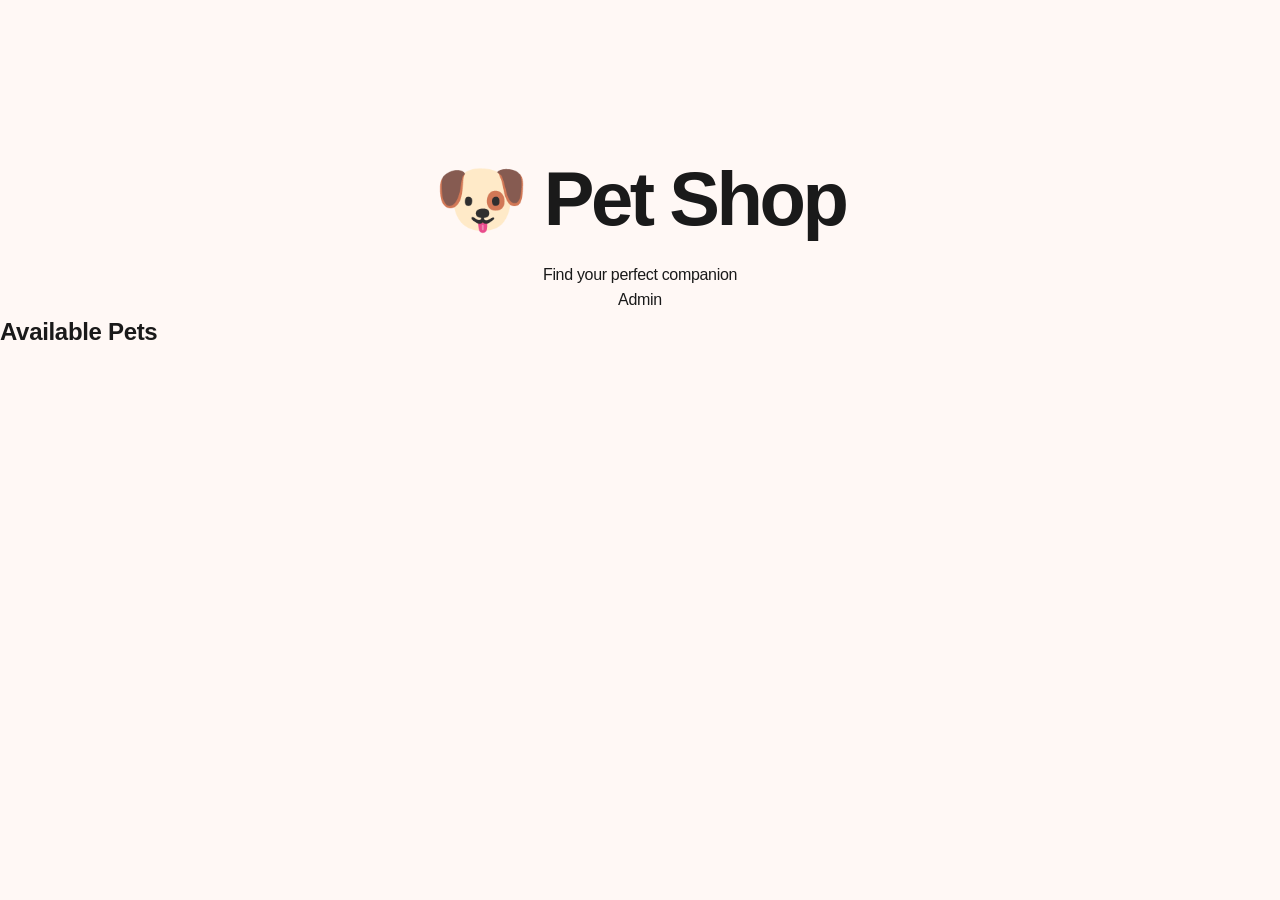
==== commit b74103ef: "Update index.html" ====
--- a/index.html
+++ b/index.html
@@ -1,513 +1,26 @@
 <!DOCTYPE html>
 <html lang="en">
 <head>
-    <meta charset="UTF-8">
-    <meta name="viewport" content="width=device-width, initial-scale=1.0">
-    <title>The Catalyst - Ship Faster, Scale Infinitely</title>
+<meta charset="UTF-8">
+<meta name="viewport" content="width=device-width, initial-scale=1.0">
+<title>Pet Shop</title>
 
-    <!--
+<link rel="stylesheet" href="style.css">
 
-    TemplateMo 618 The Catalyst
-
-    https://templatemo.com/tm-618-the-catalyst
-
-    Silver & Acid Light-Mode SaaS Landing Page
-
-    -->
-
-    <!-- Google Fonts -->
-    <link rel="preconnect" href="https://fonts.googleapis.com">
-    <link rel="preconnect" href="https://fonts.gstatic.com" crossorigin>
-    <link href="https://fonts.googleapis.com/css2?family=Inter:wght@400;500;600;700;800;900&display=swap" rel="stylesheet">
-
-    <!-- Template CSS -->
-    <link rel="stylesheet" href="style.css">
+<script type="module" src="index.js"></script>
 </head>
 <body>
 
-    <!-- ===== NAVIGATION ===== -->
-    <nav class="nav" role="navigation" aria-label="Main navigation">
-        <div class="nav-inner">
-            <a href="#" class="nav-logo" aria-label="Catalyst Home">
-                <span class="nav-logo-mark">
-                    <svg viewBox="0 0 16 16" fill="none" xmlns="http://www.w3.org/2000/svg">
-                        <path d="M3 8L7 4L13 8L7 12L3 8Z" fill="#111"/>
-                    </svg>
-                </span>
-                Catalyst
-            </a>
-            <ul class="nav-links" id="navLinks">
-                <li><a href="#metrics">Performance</a></li>
-                <li><a href="#engine">Features</a></li>
-                <li><a href="#pricing">Pricing</a></li>
-                <li><a href="#faq">FAQ</a></li>
-            </ul>
-            <div class="nav-cta">
-                <a href="#" class="btn-ghost">Log In</a>
-                <a href="#pricing" class="btn-acid">Start Free</a>
-            </div>
-            <button class="nav-toggle" id="navToggle" aria-label="Toggle menu" aria-expanded="false">
-                <span></span>
-            </button>
-        </div>
-    </nav>
+<header class="hero">
+  <h1>🐶 Pet Shop</h1>
+  <p>Find your perfect companion</p>
+  <a href="admin.html" class="admin-btn">Admin</a>
+</header>
 
-    <!-- ===== SECTION 1: HERO ===== -->
-    <section class="hero">
-        <div class="container">
-            <div class="hero-badge reveal">
-                <span class="hero-badge-dot"></span>
-                v4.2 — Now with real-time sync
-            </div>
-            <h1 class="reveal">The analytics platform built for <span class="accent-word">speed</span></h1>
-            <p class="hero-sub reveal">Stop waiting for insights. Catalyst delivers sub-second queries across billions of rows so your team ships decisions, not dashboards.</p>
-            <div class="hero-actions reveal">
-                <a href="#pricing" class="btn-acid">
-                    Start Free Trial
-                    <svg width="16" height="16" viewBox="0 0 16 16" fill="none" xmlns="http://www.w3.org/2000/svg"><path d="M3 8H13M13 8L9 4M13 8L9 12" stroke="currentColor" stroke-width="1.5" stroke-linecap="round" stroke-linejoin="round"/></svg>
-                </a>
-                <a href="#" class="btn-ghost">Watch Demo</a>
-            </div>
-
-            <!-- Dashboard Mockup -->
-            <div class="hero-dashboard reveal">
-                <div class="dashboard-frame">
-                    <div class="dashboard-toolbar">
-                        <div class="dashboard-dots">
-                            <span></span><span></span><span></span>
-                        </div>
-                        <div class="dashboard-toolbar-tabs">
-                            <span class="active">Overview</span>
-                            <span>Funnels</span>
-                            <span>Retention</span>
-                            <span>Revenue</span>
-                        </div>
-                        <div style="width: 50px;"></div>
-                    </div>
-                    <div class="dashboard-body">
-                        <div class="dash-stat-card">
-                            <div class="dash-stat-label">Total Revenue</div>
-                            <div class="dash-stat-value">$2.4M</div>
-                            <div class="dash-stat-change">
-                                <svg width="12" height="12" viewBox="0 0 12 12" fill="none"><path d="M6 9V3M6 3L3 6M6 3L9 6" stroke="currentColor" stroke-width="1.5" stroke-linecap="round" stroke-linejoin="round"/></svg>
-                                +18.2%
-                            </div>
-                        </div>
-                        <div class="dash-stat-card">
-                            <div class="dash-stat-label">Active Users</div>
-                            <div class="dash-stat-value">48,291</div>
-                            <div class="dash-stat-change">
-                                <svg width="12" height="12" viewBox="0 0 12 12" fill="none"><path d="M6 9V3M6 3L3 6M6 3L9 6" stroke="currentColor" stroke-width="1.5" stroke-linecap="round" stroke-linejoin="round"/></svg>
-                                +7.4%
-                            </div>
-                        </div>
-                        <div class="dash-stat-card">
-                            <div class="dash-stat-label">Avg. Query Time</div>
-                            <div class="dash-stat-value">42ms</div>
-                            <div class="dash-stat-change">
-                                <svg width="12" height="12" viewBox="0 0 12 12" fill="none"><path d="M6 9V3M6 3L3 6M6 3L9 6" stroke="currentColor" stroke-width="1.5" stroke-linecap="round" stroke-linejoin="round"/></svg>
-                                -23.5%
-                            </div>
-                        </div>
-                        <div class="dashboard-table-area">
-                            <div class="dash-table-header">
-                                <span>Recent Pipelines</span>
-                                <span class="dash-filter">All teams ▾</span>
-                            </div>
-                            <div class="dash-table">
-                                <div class="dash-table-row head">
-                                    <div class="dash-cell">Pipeline</div>
-                                    <div class="dash-cell">Events / hr</div>
-                                    <div class="dash-cell">Latency</div>
-                                    <div class="dash-cell">Uptime</div>
-                                    <div class="dash-cell">Status</div>
-                                </div>
-                                <div class="dash-table-row">
-                                    <div class="dash-cell dash-cell-name">
-                                        <span class="dash-cell-icon" style="background: #DCFCE7; color: #166534;">P1</span>
-                                        Checkout Funnel
-                                    </div>
-                                    <div class="dash-cell">1.2M</div>
-                                    <div class="dash-cell">34ms</div>
-                                    <div class="dash-cell">99.98%</div>
-                                    <div class="dash-cell"><span class="dash-status active">Active</span></div>
-                                </div>
-                                <div class="dash-table-row">
-                                    <div class="dash-cell dash-cell-name">
-                                        <span class="dash-cell-icon" style="background: #FEF3C7; color: #92400E;">P2</span>
-                                        User Onboarding
-                                    </div>
-                                    <div class="dash-cell">847K</div>
-                                    <div class="dash-cell">52ms</div>
-                                    <div class="dash-cell">99.91%</div>
-                                    <div class="dash-cell"><span class="dash-status pending">Pending</span></div>
-                                </div>
-                                <div class="dash-table-row">
-                                    <div class="dash-cell dash-cell-name">
-                                        <span class="dash-cell-icon" style="background: var(--surface); color: var(--text-muted);">P3</span>
-                                        Revenue Tracker
-                                    </div>
-                                    <div class="dash-cell">2.1M</div>
-                                    <div class="dash-cell">28ms</div>
-                                    <div class="dash-cell">99.99%</div>
-                                    <div class="dash-cell"><span class="dash-status active">Active</span></div>
-                                </div>
-                                <div class="dash-table-row">
-                                    <div class="dash-cell dash-cell-name">
-                                        <span class="dash-cell-icon" style="background: #E0E7FF; color: #3730A3;">P4</span>
-                                        A/B Experiments
-                                    </div>
-                                    <div class="dash-cell">423K</div>
-                                    <div class="dash-cell">61ms</div>
-                                    <div class="dash-cell">99.87%</div>
-                                    <div class="dash-cell"><span class="dash-status draft">Draft</span></div>
-                                </div>
-                            </div>
-                        </div>
-                    </div>
-                </div>
-            </div>
-        </div>
-    </section>
-
-    <!-- ===== SECTION 2: SPEED METRICS ===== -->
-    <section class="metrics" id="metrics">
-        <div class="container">
-            <p class="metrics-label reveal">Performance that speaks for itself</p>
-            <div class="metrics-grid">
-                <div class="metric-item reveal">
-                    <div class="metric-number"><span class="metric-highlight">42</span><span class="metric-unit">ms</span></div>
-                    <p class="metric-desc">Average query response time across 10B+ row datasets</p>
-                </div>
-                <div class="metric-item reveal">
-                    <div class="metric-number">99.99<span class="metric-unit">%</span></div>
-                    <p class="metric-desc">Guaranteed uptime SLA for all enterprise customers</p>
-                </div>
-                <div class="metric-item reveal">
-                    <div class="metric-number">10<span class="metric-unit">x</span></div>
-                    <p class="metric-desc">Faster than legacy warehouses at one-tenth the cost</p>
-                </div>
-            </div>
-        </div>
-    </section>
-
-    <!-- ===== SECTION 3: THE ENGINE — BENTO GRID ===== -->
-    <section class="engine" id="engine">
-        <div class="container">
-            <div class="section-header reveal">
-                <p class="section-tag">The Engine</p>
-                <h2 class="section-title">Everything your data team actually needs</h2>
-            </div>
-            <div class="bento-grid">
-                <div class="card bento-card reveal">
-                    <div class="bento-card-icon">
-                        <svg viewBox="0 0 24 24" fill="none" stroke-width="1.5" stroke-linecap="round" stroke-linejoin="round"><path d="M3 3v18h18"/><path d="M7 16l4-8 4 4 4-6"/></svg>
-                    </div>
-                    <h3>Real-Time Analytics</h3>
-                    <p>Stream, transform, and visualize data the instant it arrives. No batching, no waiting, no stale dashboards.</p>
-                    <div class="bento-card-visual">
-                        <div class="mini-bars">
-                            <div class="mini-bar" style="height: 35%;"></div>
-                            <div class="mini-bar" style="height: 55%;"></div>
-                            <div class="mini-bar" style="height: 40%;"></div>
-                            <div class="mini-bar highlight" style="height: 80%;"></div>
-                            <div class="mini-bar" style="height: 60%;"></div>
-                            <div class="mini-bar" style="height: 45%;"></div>
-                            <div class="mini-bar highlight" style="height: 95%;"></div>
-                            <div class="mini-bar" style="height: 70%;"></div>
-                            <div class="mini-bar" style="height: 50%;"></div>
-                            <div class="mini-bar" style="height: 65%;"></div>
-                        </div>
-                    </div>
-                </div>
-                <div class="card bento-card reveal">
-                    <div class="bento-card-icon">
-                        <svg viewBox="0 0 24 24" fill="none" stroke-width="1.5" stroke-linecap="round" stroke-linejoin="round"><rect x="2" y="3" width="20" height="14" rx="2"/><path d="M8 21h8M12 17v4"/></svg>
-                    </div>
-                    <h3>Pipeline Orchestration</h3>
-                    <p>Build fault-tolerant data pipelines with visual drag-and-drop. Auto-retry, dead-letter queues, and full observability built in.</p>
-                    <div class="bento-card-visual">
-                        <div class="mini-pipeline">
-                            <div class="mini-pipeline-node">Ingest</div>
-                            <span class="mini-pipeline-arrow">→</span>
-                            <div class="mini-pipeline-node">Transform</div>
-                            <span class="mini-pipeline-arrow">→</span>
-                            <div class="mini-pipeline-node">Deliver</div>
-                        </div>
-                    </div>
-                </div>
-                <div class="card bento-card reveal">
-                    <div class="bento-card-icon">
-                        <svg viewBox="0 0 24 24" fill="none" stroke-width="1.5" stroke-linecap="round" stroke-linejoin="round"><path d="M16 18l6-6-6-6"/><path d="M8 6l-6 6 6 6"/></svg>
-                    </div>
-                    <h3>SQL-First Interface</h3>
-                    <p>Write standard SQL against any source. Auto-completion, version control, and collaborative editing come standard.</p>
-                    <div class="bento-card-visual">
-                        <div class="mini-code">
-                            <span class="keyword">SELECT</span> user_id, <span class="keyword">COUNT</span>(*)<br>
-                            <span class="keyword">FROM</span> events<br>
-                            <span class="keyword">WHERE</span> ts > <span class="string">'2026-01'</span><br>
-                            <span class="keyword">GROUP BY</span> 1 <span class="comment">-- 42ms ⚡</span>
-                        </div>
-                    </div>
-                </div>
-            </div>
-        </div>
-    </section>
-
-    <!-- ===== SECTION 4: PRICING ===== -->
-    <section class="pricing" id="pricing">
-        <div class="container">
-            <div class="section-header reveal">
-                <p class="section-tag">Pricing</p>
-                <h2 class="section-title">Simple, transparent pricing</h2>
-            </div>
-            <div class="toggle-wrap reveal">
-                <div class="toggle-container">
-                    <button class="toggle-btn" data-plan="monthly" id="toggleMonthly">Monthly</button>
-                    <button class="toggle-btn active" data-plan="yearly" id="toggleYearly">Yearly</button>
-                </div>
-                <span class="toggle-save visible" id="toggleSave">Save 25%</span>
-            </div>
-            <div class="pricing-grid">
-                <!-- Starter -->
-                <div class="card pricing-card reveal">
-                    <div class="pricing-plan-name">Starter</div>
-                    <div class="pricing-plan-desc">For small teams getting started</div>
-                    <div class="pricing-amount">
-                        <span class="pricing-currency">$</span>
-                        <span class="pricing-value" data-monthly="30" data-yearly="22">22</span>
-                    </div>
-                    <p class="pricing-period">per seat / month</p>
-                    <p class="pricing-billed yearly-active" data-monthly="Billed monthly" data-yearly="$264 billed annually">$264 billed annually</p>
-                    <a href="#" class="btn-ghost">Get Started</a>
-                    <ul class="pricing-features">
-                        <li>
-                            <svg viewBox="0 0 18 18" fill="none"><path d="M4 9l3.5 3.5L14 5" stroke="currentColor" stroke-width="1.5" stroke-linecap="round" stroke-linejoin="round"/></svg>
-                            Up to 5 team members
-                        </li>
-                        <li>
-                            <svg viewBox="0 0 18 18" fill="none"><path d="M4 9l3.5 3.5L14 5" stroke="currentColor" stroke-width="1.5" stroke-linecap="round" stroke-linejoin="round"/></svg>
-                            1 billion events / month
-                        </li>
-                        <li>
-                            <svg viewBox="0 0 18 18" fill="none"><path d="M4 9l3.5 3.5L14 5" stroke="currentColor" stroke-width="1.5" stroke-linecap="round" stroke-linejoin="round"/></svg>
-                            7-day data retention
-                        </li>
-                        <li>
-                            <svg viewBox="0 0 18 18" fill="none"><path d="M4 9l3.5 3.5L14 5" stroke="currentColor" stroke-width="1.5" stroke-linecap="round" stroke-linejoin="round"/></svg>
-                            Community support
-                        </li>
-                    </ul>
-                </div>
-                <!-- Pro -->
-                <div class="card pricing-card featured reveal">
-                    <div class="pricing-plan-name">Pro</div>
-                    <div class="pricing-plan-desc">For scaling data teams</div>
-                    <div class="pricing-amount">
-                        <span class="pricing-currency">$</span>
-                        <span class="pricing-value" data-monthly="100" data-yearly="75">75</span>
-                    </div>
-                    <p class="pricing-period">per seat / month</p>
-                    <p class="pricing-billed yearly-active" data-monthly="Billed monthly" data-yearly="$900 billed annually">$900 billed annually</p>
-                    <a href="#" class="btn-acid">Get Started</a>
-                    <ul class="pricing-features">
-                        <li>
-                            <svg viewBox="0 0 18 18" fill="none"><path d="M4 9l3.5 3.5L14 5" stroke="currentColor" stroke-width="1.5" stroke-linecap="round" stroke-linejoin="round"/></svg>
-                            Unlimited team members
-                        </li>
-                        <li>
-                            <svg viewBox="0 0 18 18" fill="none"><path d="M4 9l3.5 3.5L14 5" stroke="currentColor" stroke-width="1.5" stroke-linecap="round" stroke-linejoin="round"/></svg>
-                            50 billion events / month
-                        </li>
-                        <li>
-                            <svg viewBox="0 0 18 18" fill="none"><path d="M4 9l3.5 3.5L14 5" stroke="currentColor" stroke-width="1.5" stroke-linecap="round" stroke-linejoin="round"/></svg>
-                            Unlimited data retention
-                        </li>
-                        <li>
-                            <svg viewBox="0 0 18 18" fill="none"><path d="M4 9l3.5 3.5L14 5" stroke="currentColor" stroke-width="1.5" stroke-linecap="round" stroke-linejoin="round"/></svg>
-                            Priority support + SLA
-                        </li>
-                        <li>
-                            <svg viewBox="0 0 18 18" fill="none"><path d="M4 9l3.5 3.5L14 5" stroke="currentColor" stroke-width="1.5" stroke-linecap="round" stroke-linejoin="round"/></svg>
-                            SSO &amp; audit logs
-                        </li>
-                    </ul>
-                </div>
-                <!-- Enterprise -->
-                <div class="card pricing-card reveal">
-                    <div class="pricing-plan-name">Enterprise</div>
-                    <div class="pricing-plan-desc">For mission-critical deployments</div>
-                    <div class="pricing-amount">
-                        <span class="pricing-currency">$</span>
-                        <span class="pricing-value" data-monthly="500" data-yearly="375">375</span>
-                    </div>
-                    <p class="pricing-period">starts from / month</p>
-                    <p class="pricing-billed yearly-active" data-monthly="Billed monthly" data-yearly="$4,500 billed annually">$4,500 billed annually</p>
-                    <a href="#" class="btn-ghost">Contact Sales</a>
-                    <ul class="pricing-features">
-                        <li>
-                            <svg viewBox="0 0 18 18" fill="none"><path d="M4 9l3.5 3.5L14 5" stroke="currentColor" stroke-width="1.5" stroke-linecap="round" stroke-linejoin="round"/></svg>
-                            Everything in Pro
-                        </li>
-                        <li>
-                            <svg viewBox="0 0 18 18" fill="none"><path d="M4 9l3.5 3.5L14 5" stroke="currentColor" stroke-width="1.5" stroke-linecap="round" stroke-linejoin="round"/></svg>
-                            Dedicated infrastructure
-                        </li>
-                        <li>
-                            <svg viewBox="0 0 18 18" fill="none"><path d="M4 9l3.5 3.5L14 5" stroke="currentColor" stroke-width="1.5" stroke-linecap="round" stroke-linejoin="round"/></svg>
-                            Custom integrations
-                        </li>
-                        <li>
-                            <svg viewBox="0 0 18 18" fill="none"><path d="M4 9l3.5 3.5L14 5" stroke="currentColor" stroke-width="1.5" stroke-linecap="round" stroke-linejoin="round"/></svg>
-                            24/7 dedicated support
-                        </li>
-                        <li>
-                            <svg viewBox="0 0 18 18" fill="none"><path d="M4 9l3.5 3.5L14 5" stroke="currentColor" stroke-width="1.5" stroke-linecap="round" stroke-linejoin="round"/></svg>
-                            99.99% SLA guarantee
-                        </li>
-                    </ul>
-                </div>
-            </div>
-        </div>
-    </section>
-
-    <!-- ===== SECTION 5: FAQ ===== -->
-    <section class="faq" id="faq">
-        <div class="container">
-            <div class="section-header reveal">
-                <p class="section-tag">FAQ</p>
-                <h2 class="section-title">Common questions, straight answers</h2>
-            </div>
-            <div class="faq-controls reveal">
-                <button class="faq-ctrl-btn" id="faqExpandAll">Expand All</button>
-                <button class="faq-ctrl-btn" id="faqCollapseAll">Collapse All</button>
-            </div>
-            <div class="faq-list">
-                <div class="faq-item reveal">
-                    <button class="faq-question" aria-expanded="false">
-                        How long does the free trial last?
-                        <span class="faq-icon"><svg viewBox="0 0 14 14" fill="none"><path d="M7 1v12M1 7h12" stroke="#111" stroke-width="1.5" stroke-linecap="round"/></svg></span>
-                    </button>
-                    <div class="faq-answer">
-                        <div class="faq-answer-inner">Every plan includes a 14-day free trial with full access to all features. No credit card required to get started. At the end of the trial, you can choose a plan or export your data.</div>
-                    </div>
-                </div>
-                <div class="faq-item reveal">
-                    <button class="faq-question" aria-expanded="false">
-                        Can I switch plans later?
-                        <span class="faq-icon"><svg viewBox="0 0 14 14" fill="none"><path d="M7 1v12M1 7h12" stroke="#111" stroke-width="1.5" stroke-linecap="round"/></svg></span>
-                    </button>
-                    <div class="faq-answer">
-                        <div class="faq-answer-inner">Yes. Upgrade or downgrade any time from your account settings. When upgrading, you only pay the prorated difference. When downgrading, the remaining balance is applied as credit toward future invoices.</div>
-                    </div>
-                </div>
-                <div class="faq-item reveal">
-                    <button class="faq-question" aria-expanded="false">
-                        What data sources do you support?
-                        <span class="faq-icon"><svg viewBox="0 0 14 14" fill="none"><path d="M7 1v12M1 7h12" stroke="#111" stroke-width="1.5" stroke-linecap="round"/></svg></span>
-                    </button>
-                    <div class="faq-answer">
-                        <div class="faq-answer-inner">Catalyst connects to 50+ data sources out of the box, including PostgreSQL, MySQL, BigQuery, Snowflake, Redshift, S3, Kafka, and most popular REST APIs. Custom connectors are available on the Enterprise plan.</div>
-                    </div>
-                </div>
-                <div class="faq-item reveal">
-                    <button class="faq-question" aria-expanded="false">
-                        Is my data secure?
-                        <span class="faq-icon"><svg viewBox="0 0 14 14" fill="none"><path d="M7 1v12M1 7h12" stroke="#111" stroke-width="1.5" stroke-linecap="round"/></svg></span>
-                    </button>
-                    <div class="faq-answer">
-                        <div class="faq-answer-inner">Absolutely. All data is encrypted at rest (AES-256) and in transit (TLS 1.3). We are SOC 2 Type II certified and GDPR compliant. Enterprise customers also get dedicated infrastructure with VPC peering and custom encryption keys.</div>
-                    </div>
-                </div>
-                <div class="faq-item reveal">
-                    <button class="faq-question" aria-expanded="false">
-                        Do you offer onboarding support?
-                        <span class="faq-icon"><svg viewBox="0 0 14 14" fill="none"><path d="M7 1v12M1 7h12" stroke="#111" stroke-width="1.5" stroke-linecap="round"/></svg></span>
-                    </button>
-                    <div class="faq-answer">
-                        <div class="faq-answer-inner">Pro customers get access to our onboarding team for the first 30 days. Enterprise customers receive a dedicated solutions engineer for the full implementation. All plans include access to our docs, tutorials, and community forum.</div>
-                    </div>
-                </div>
-            </div>
-        </div>
-    </section>
-
-    <!-- ===== SECTION 6: CTA BANNER ===== -->
-    <section class="cta-banner">
-        <div class="container">
-            <div class="cta-banner-inner reveal">
-                <p class="cta-banner-tag">Get started today</p>
-                <h2>Ready to accelerate your data?</h2>
-                <p>Join 2,000+ teams shipping faster with sub-second analytics. Free for 14 days.</p>
-                <div class="cta-banner-actions">
-                    <a href="#" class="btn-acid">
-                        Start Free Trial
-                        <svg width="16" height="16" viewBox="0 0 16 16" fill="none"><path d="M3 8H13M13 8L9 4M13 8L9 12" stroke="currentColor" stroke-width="1.5" stroke-linecap="round" stroke-linejoin="round"/></svg>
-                    </a>
-                    <a href="#" class="btn-dark-ghost">Talk to Sales</a>
-                </div>
-            </div>
-        </div>
-    </section>
-
-    <!-- ===== SECTION 7: FOOTER ===== -->
-    <footer class="footer" id="footer">
-        <div class="container">
-            <div class="footer-grid">
-                <div>
-                    <a href="#" class="nav-logo" aria-label="Catalyst Home">
-                        <span class="nav-logo-mark">
-                            <svg viewBox="0 0 16 16" fill="none" xmlns="http://www.w3.org/2000/svg">
-                                <path d="M3 8L7 4L13 8L7 12L3 8Z" fill="#111"/>
-                            </svg>
-                        </span>
-                        Catalyst
-                    </a>
-                    <p class="footer-brand-desc">The analytics platform built for speed. Sub-second queries, real-time pipelines, and infinite scale.</p>
-                </div>
-                <div>
-                    <h4 class="footer-col-title">Resources</h4>
-                    <ul class="footer-links">
-                        <li><a href="#">Documentation</a></li>
-                        <li><a href="#">API Reference</a></li>
-                        <li><a href="#">Blog</a></li>
-                        <li><a href="#">Changelog</a></li>
-                        <li><a href="#">Status Page</a></li>
-                    </ul>
-                </div>
-                <div>
-                    <h4 class="footer-col-title">Support</h4>
-                    <ul class="footer-links">
-                        <li><a href="#">Help Center</a></li>
-                        <li><a href="#">Community Forum</a></li>
-                        <li><a href="#">Contact Us</a></li>
-                        <li><a href="#">System Status</a></li>
-                    </ul>
-                </div>
-                <div>
-                    <h4 class="footer-col-title">Connect</h4>
-                    <ul class="footer-links">
-                        <li><a href="#">Twitter / X</a></li>
-                        <li><a href="#">GitHub</a></li>
-                        <li><a href="#">LinkedIn</a></li>
-                        <li><a href="#">YouTube</a></li>
-                    </ul>
-                </div>
-            </div>
-            <div class="footer-bottom">
-                <p class="footer-copy">2026 Github Site. All rights reserved.</p>
-                <ul class="footer-bottom-links">
-                    <li><a href="#">Privacy</a></li>
-                    <li><a href="#">Terms</a></li>
-                    <li><a href="#">Cookies</a></li>
-                </ul>
-            </div>
-        </div>
-    </footer>
-
-    <!-- Template JS -->
-    <script src="index.js"></script>
+<section class="pets">
+  <h2>Available Pets</h2>
+  <div id="petGrid" class="pet-grid"></div>
+</section>
 
 </body>
 </html>
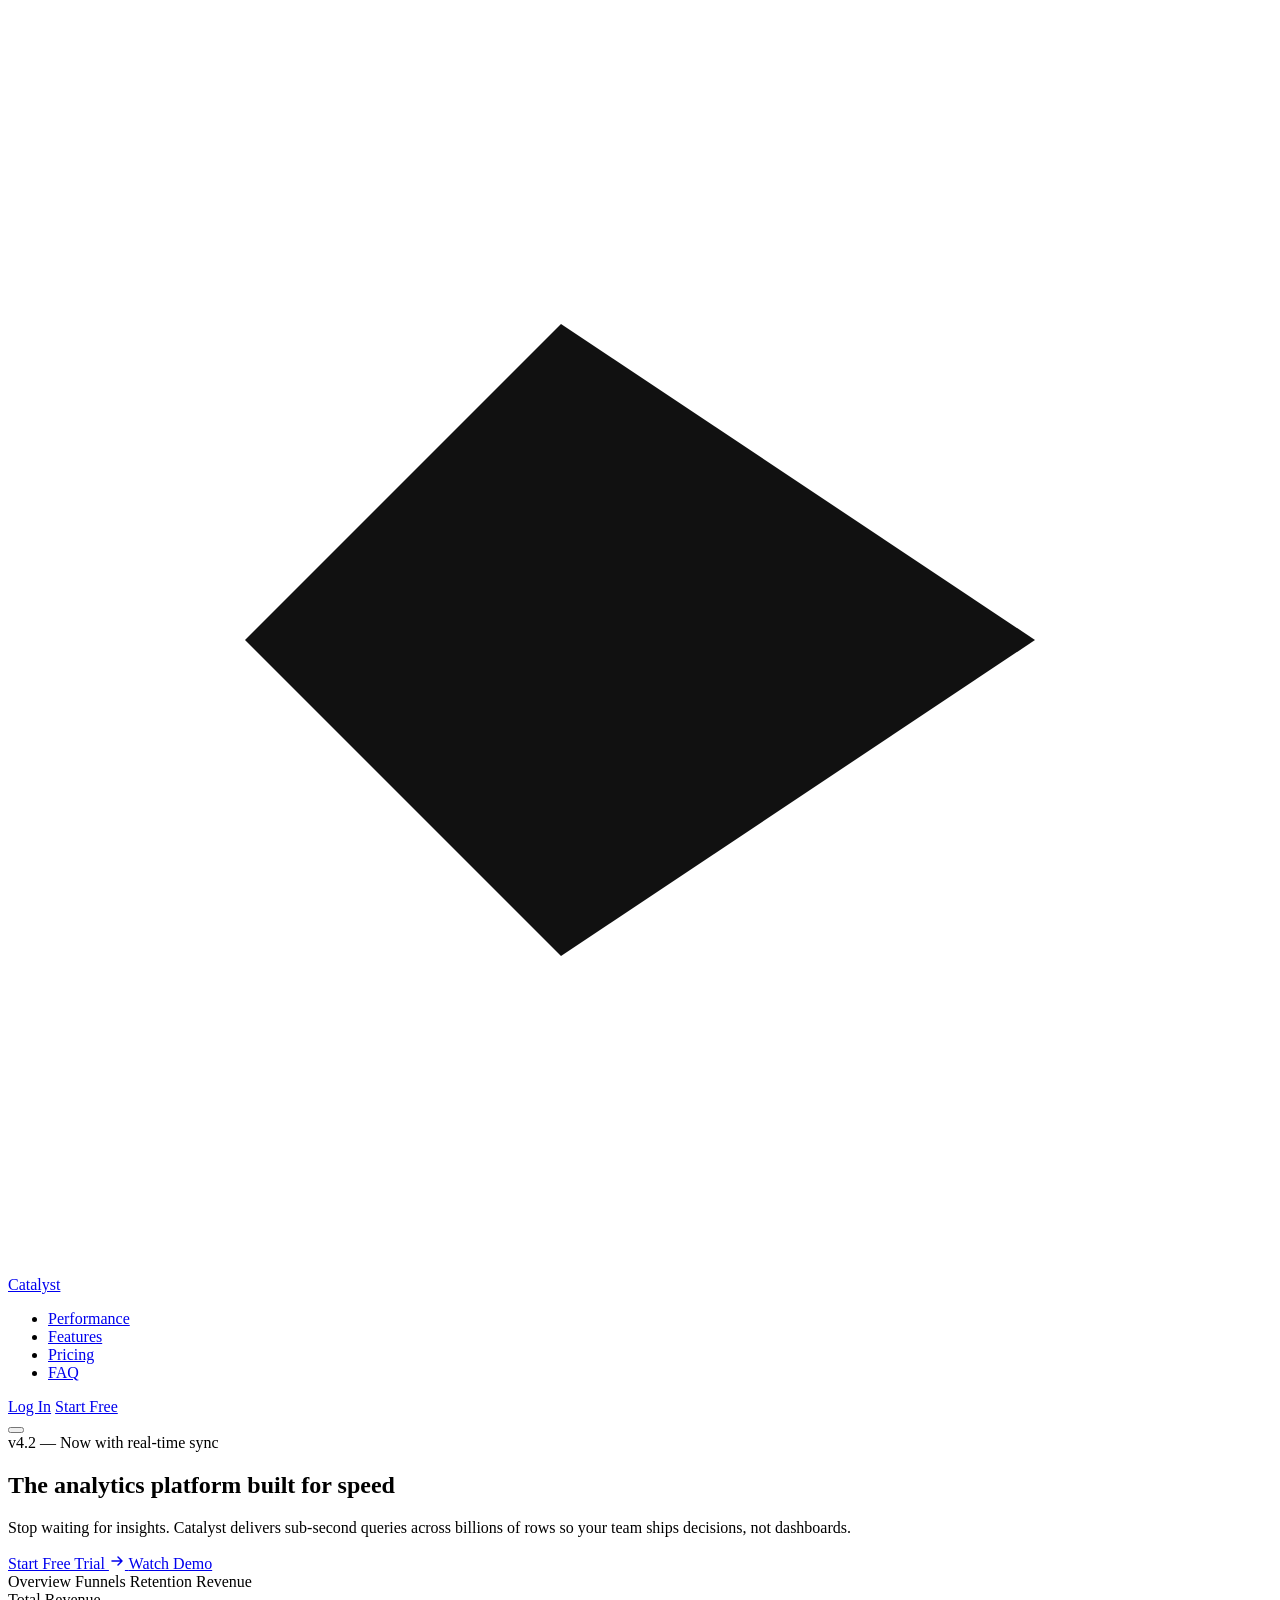
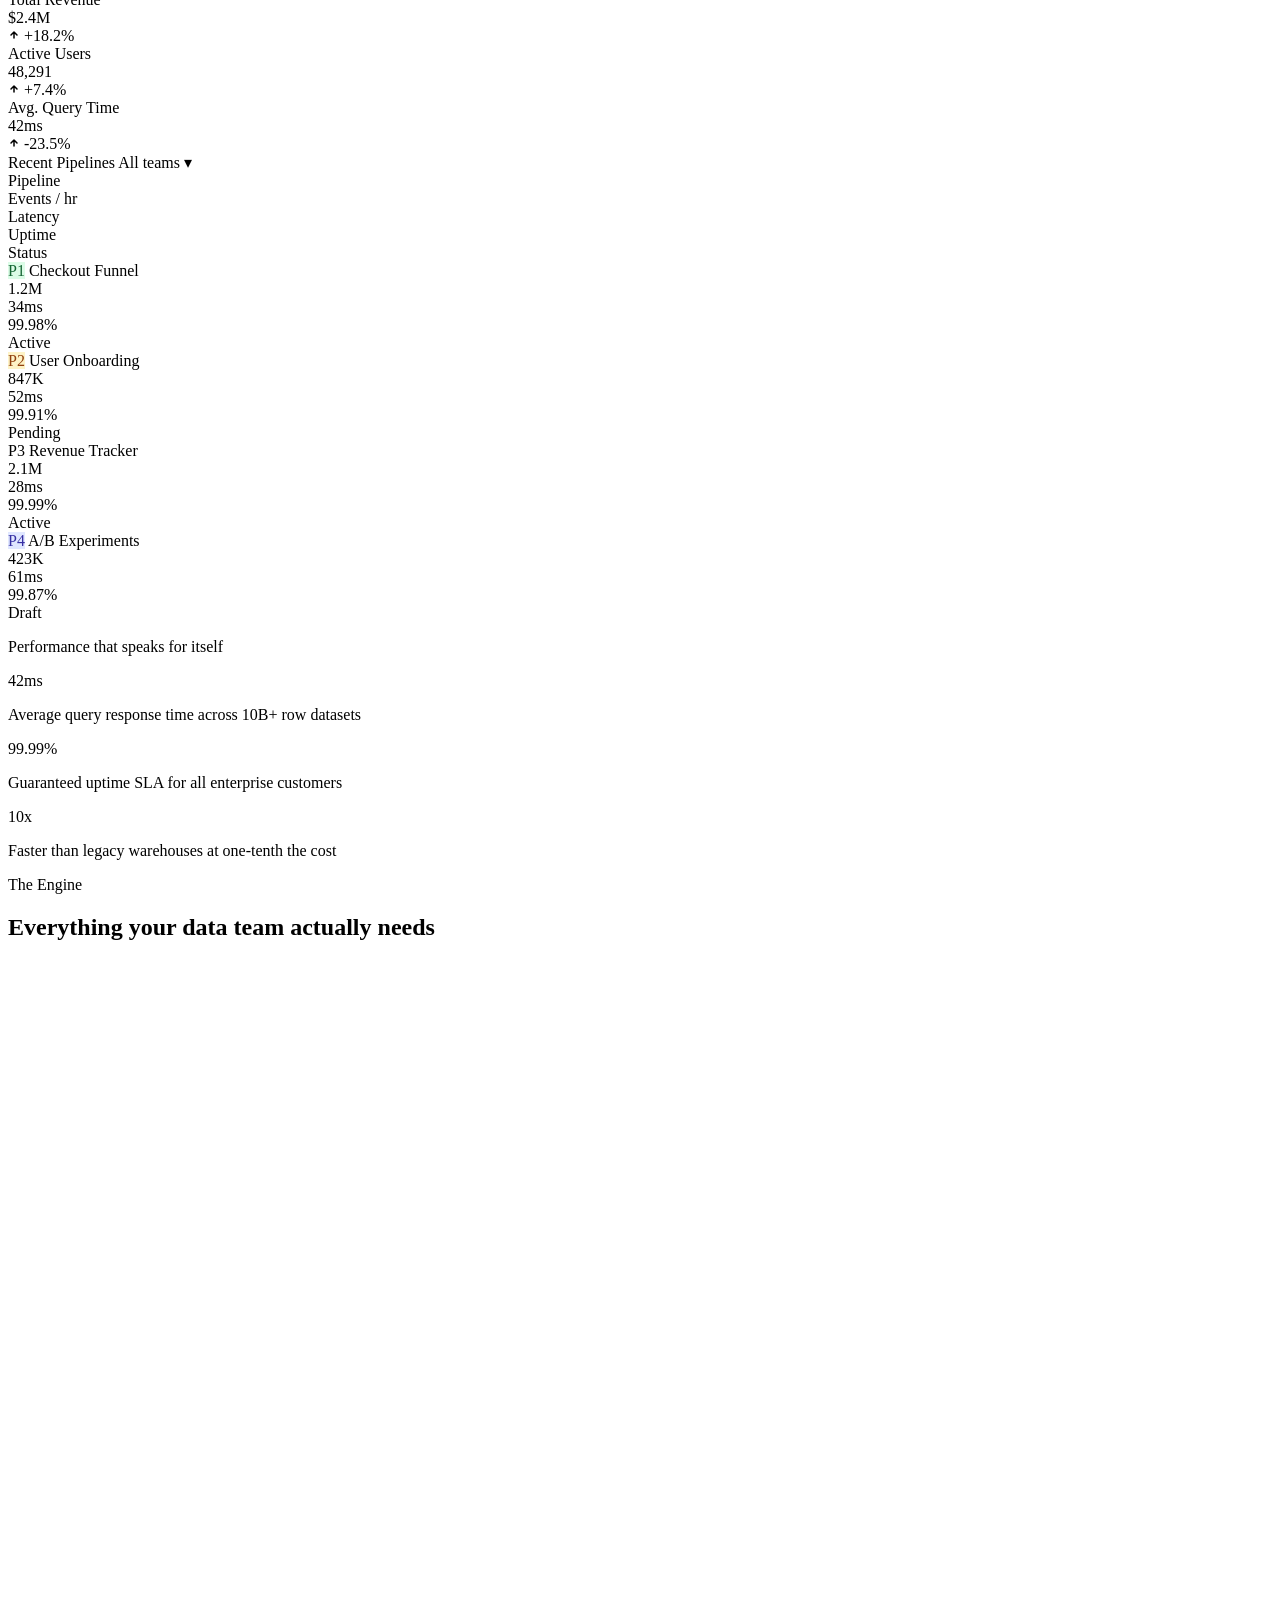
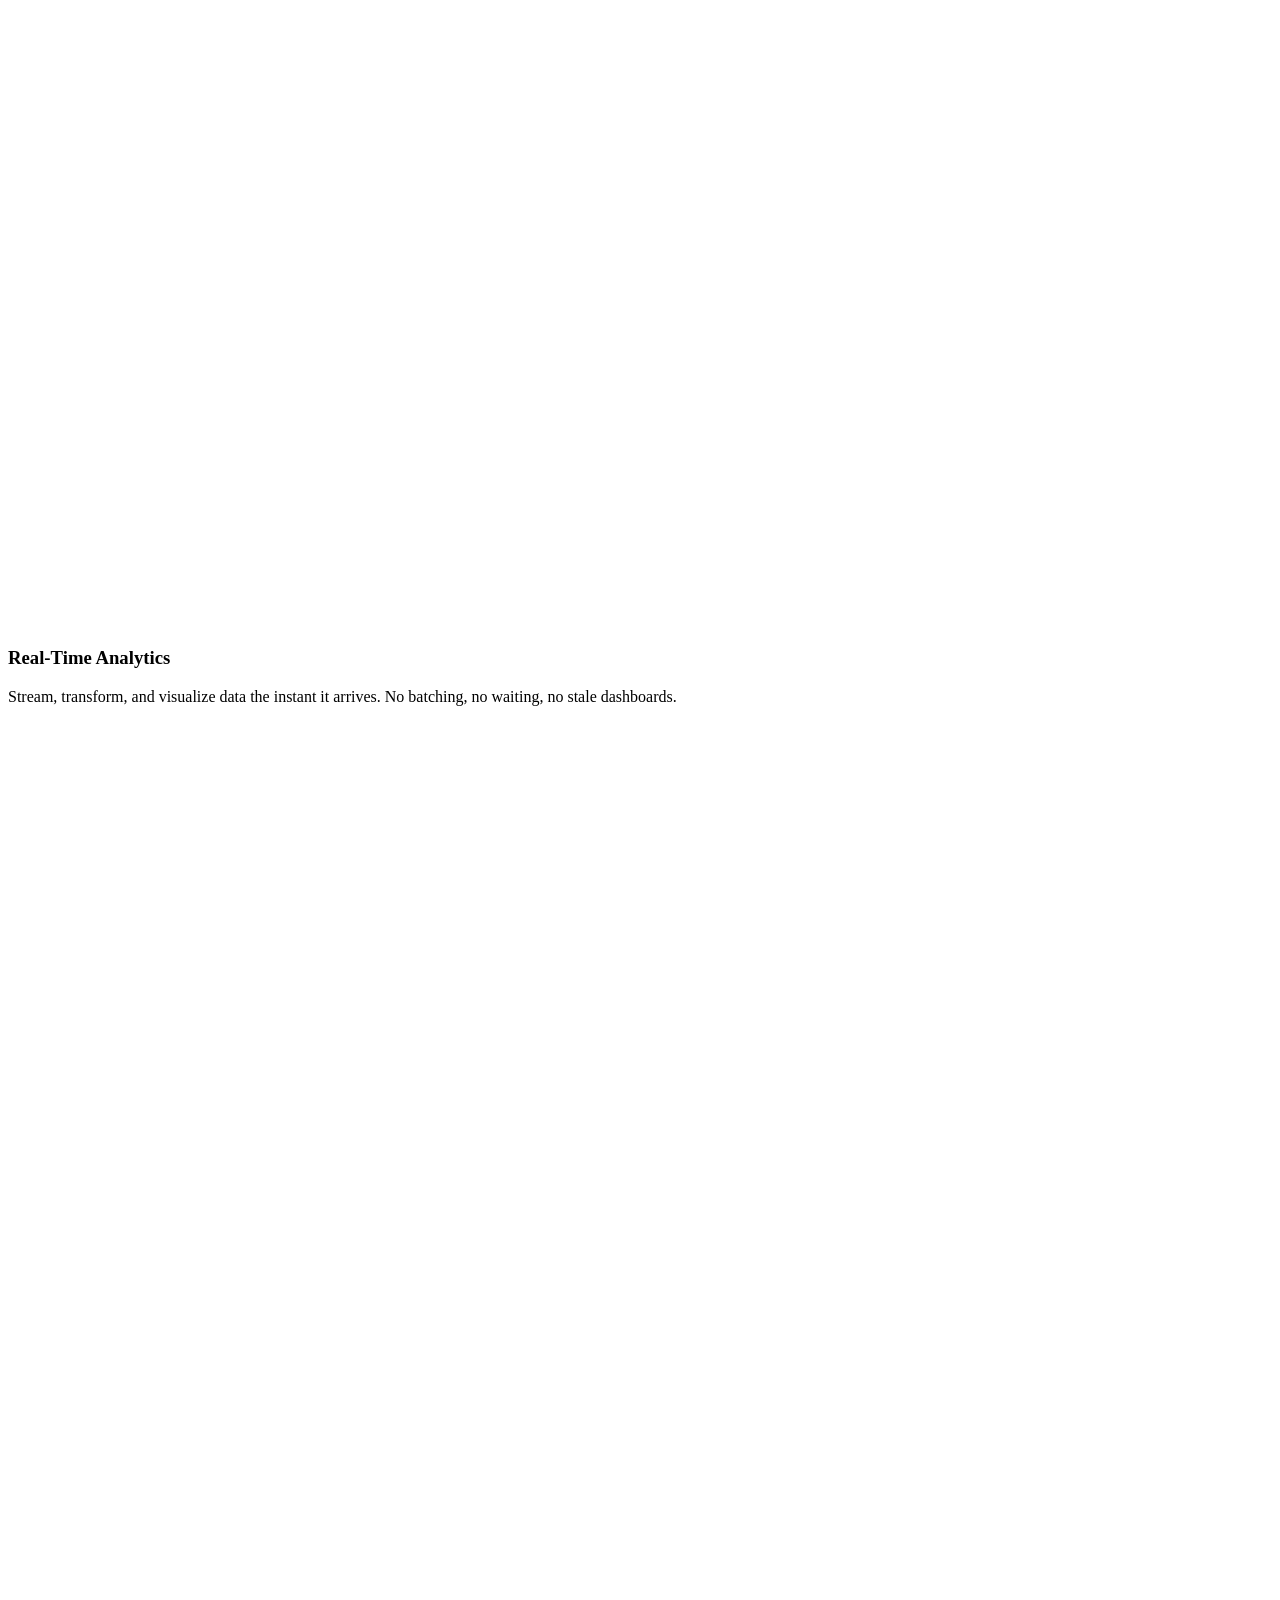
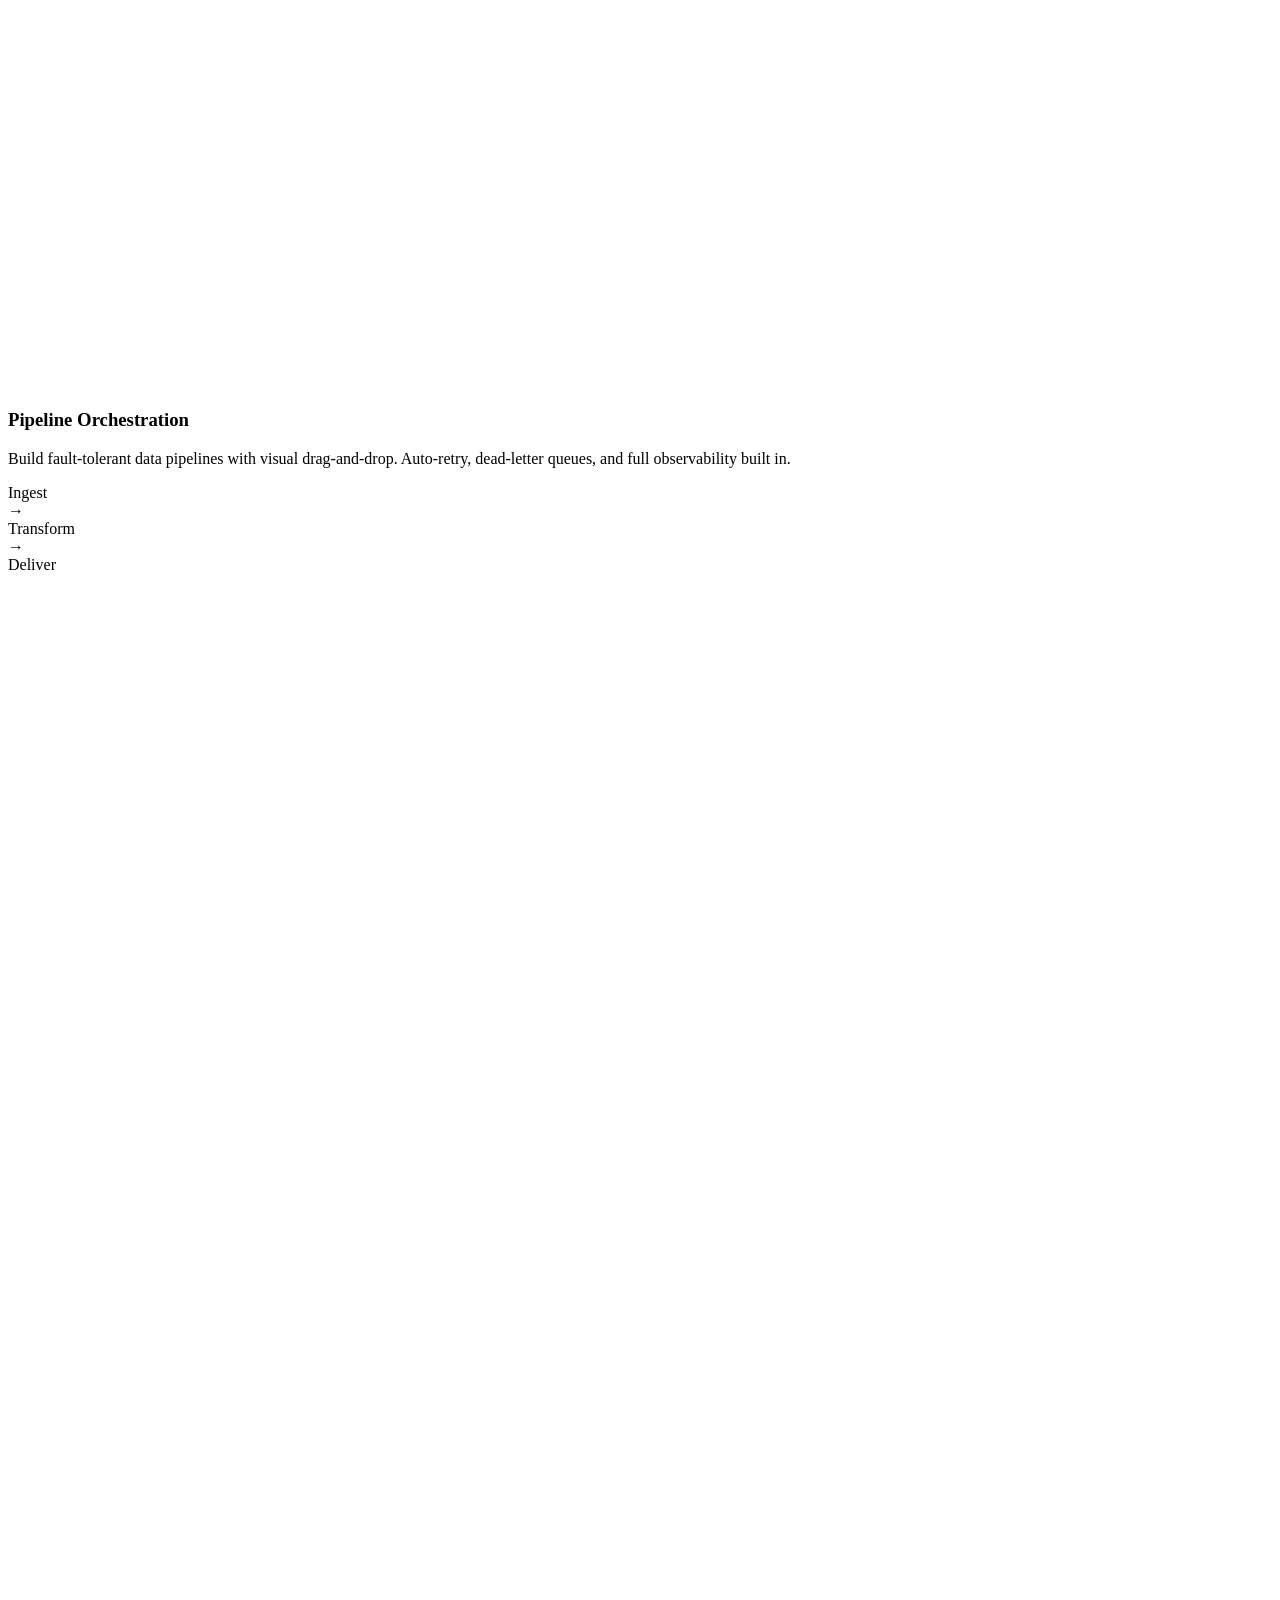
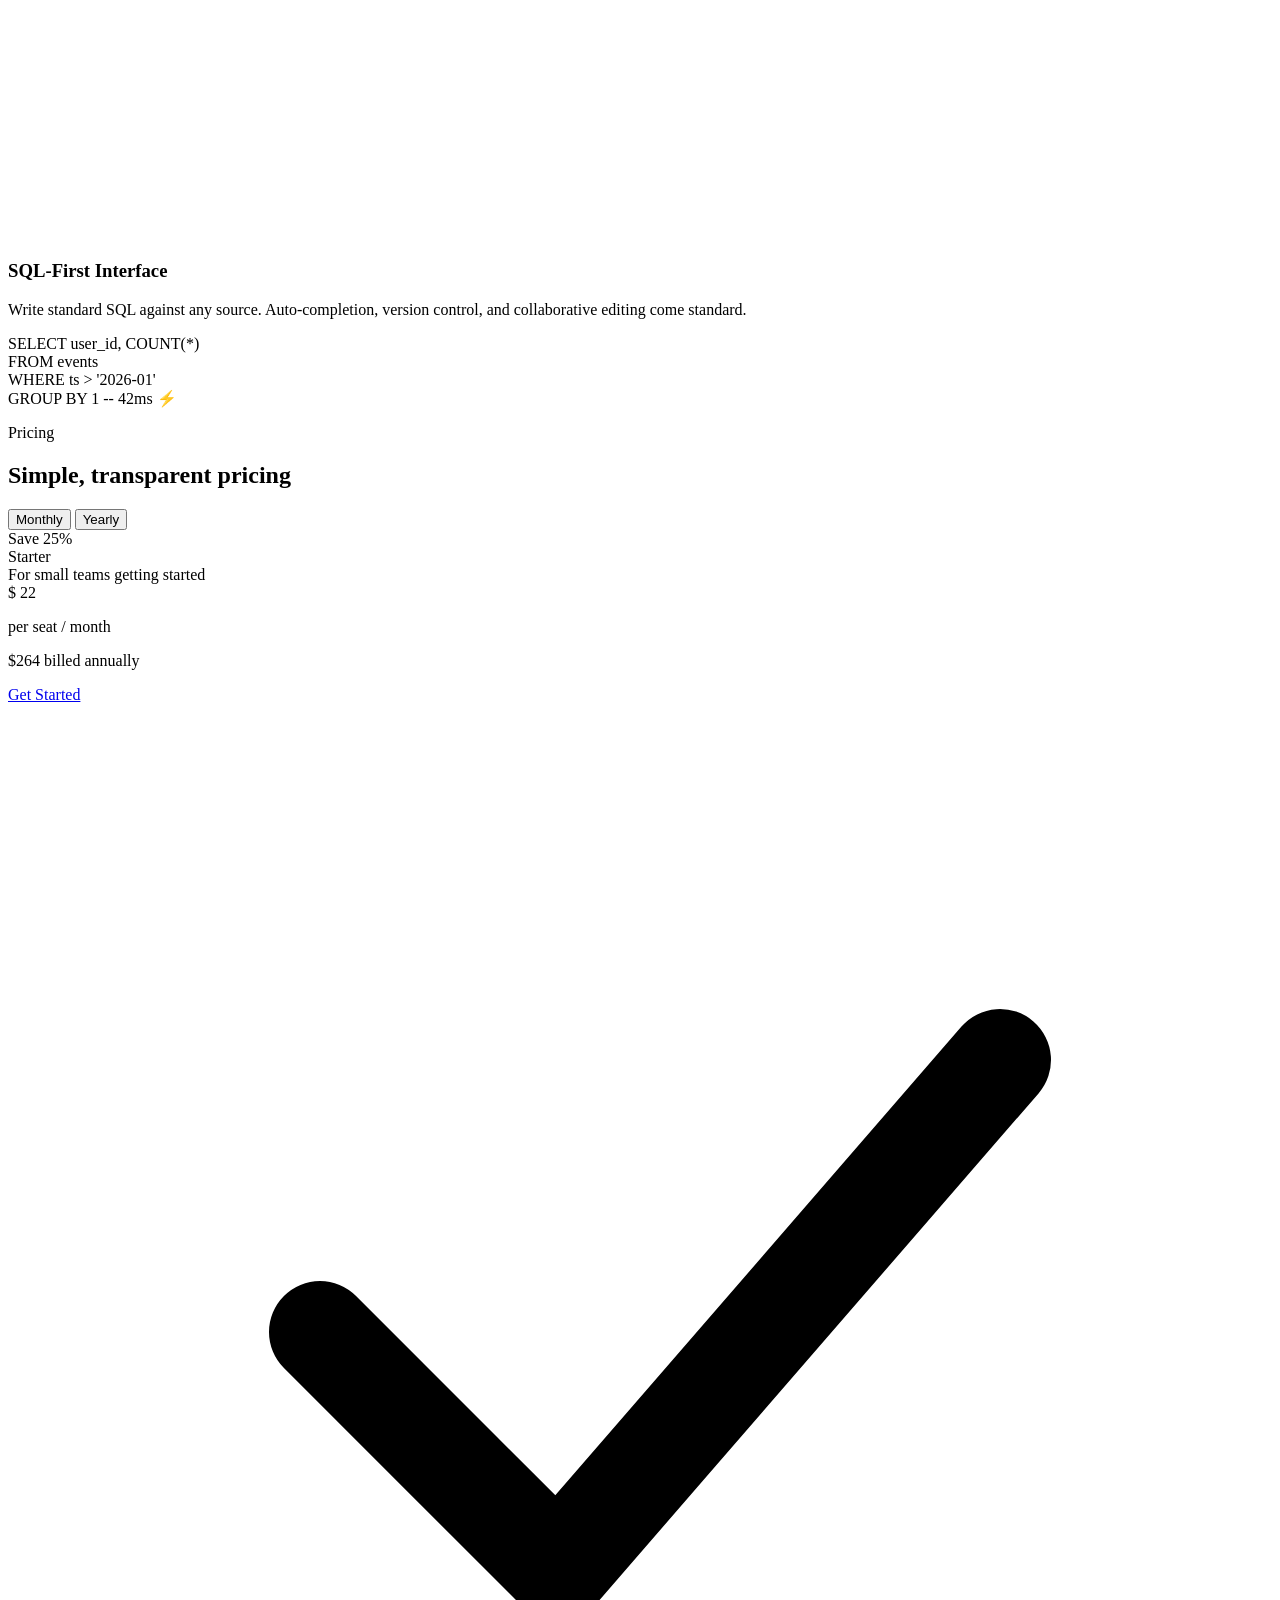
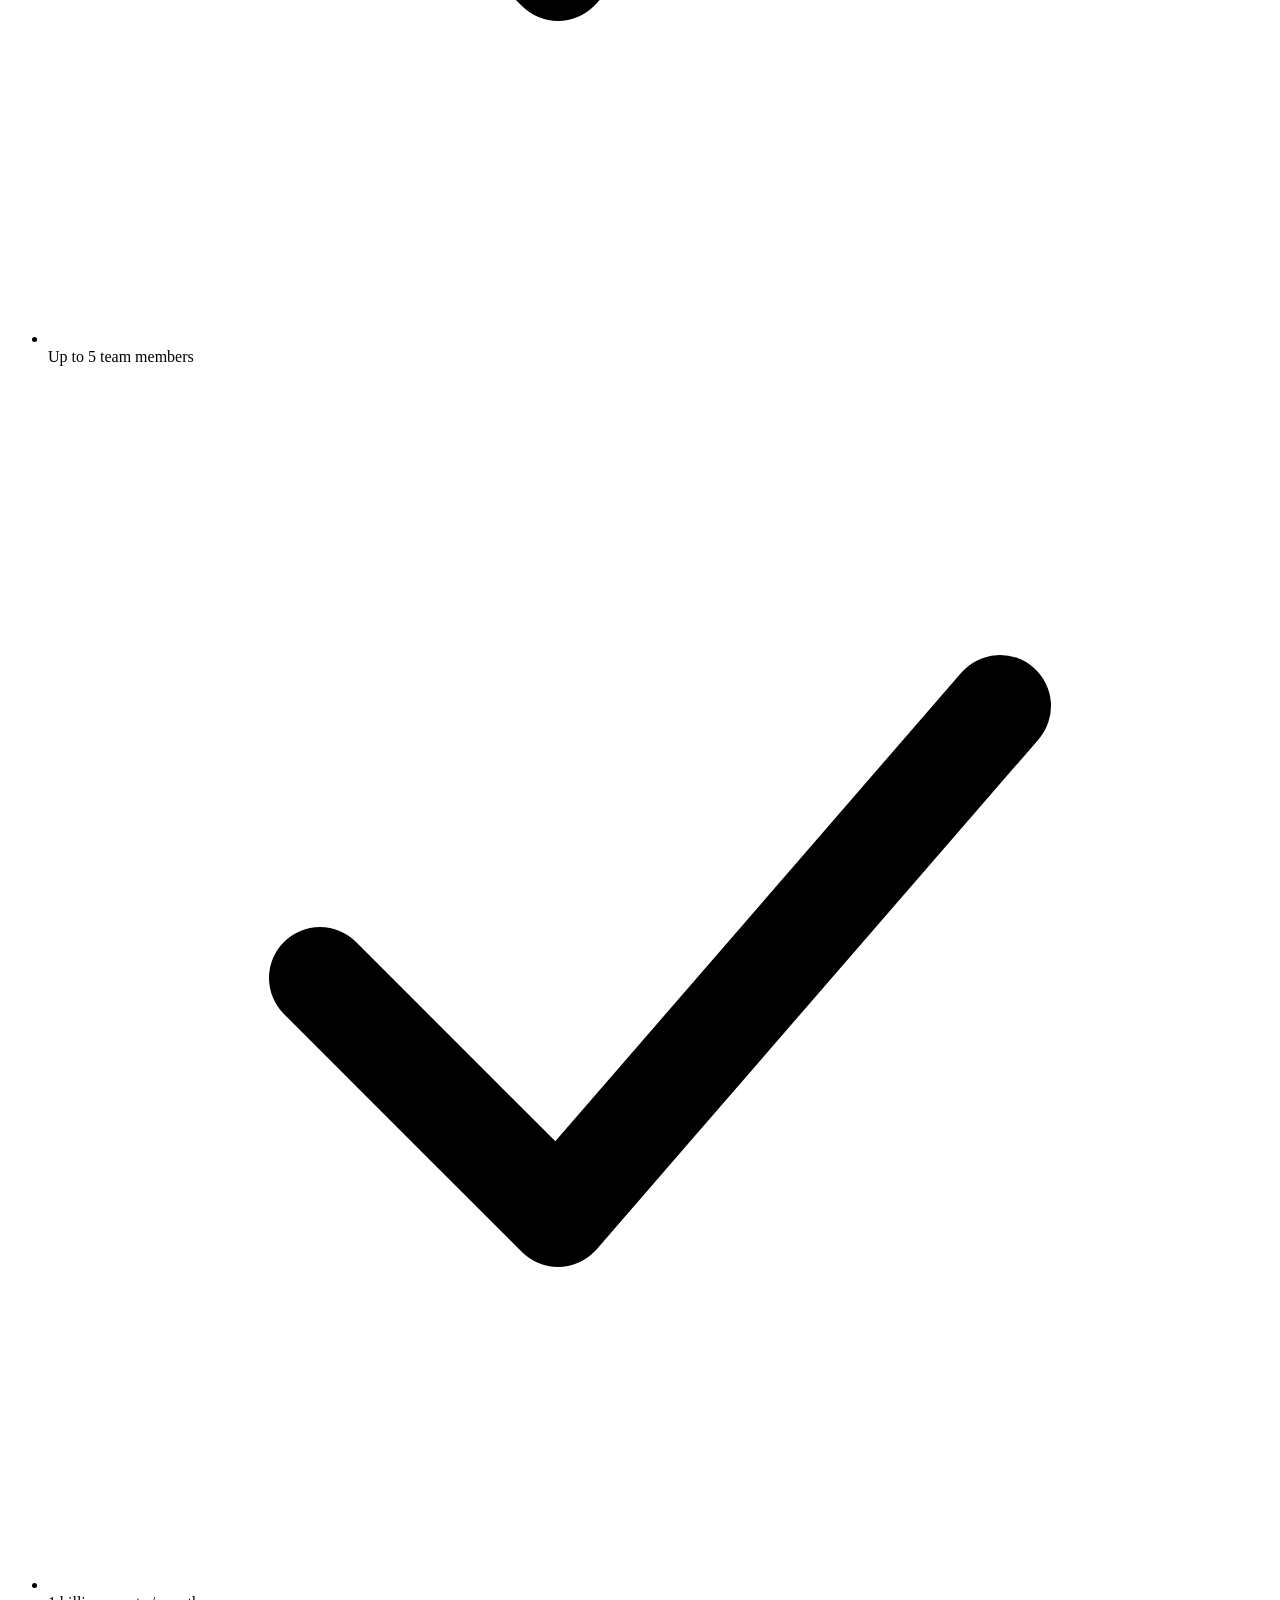
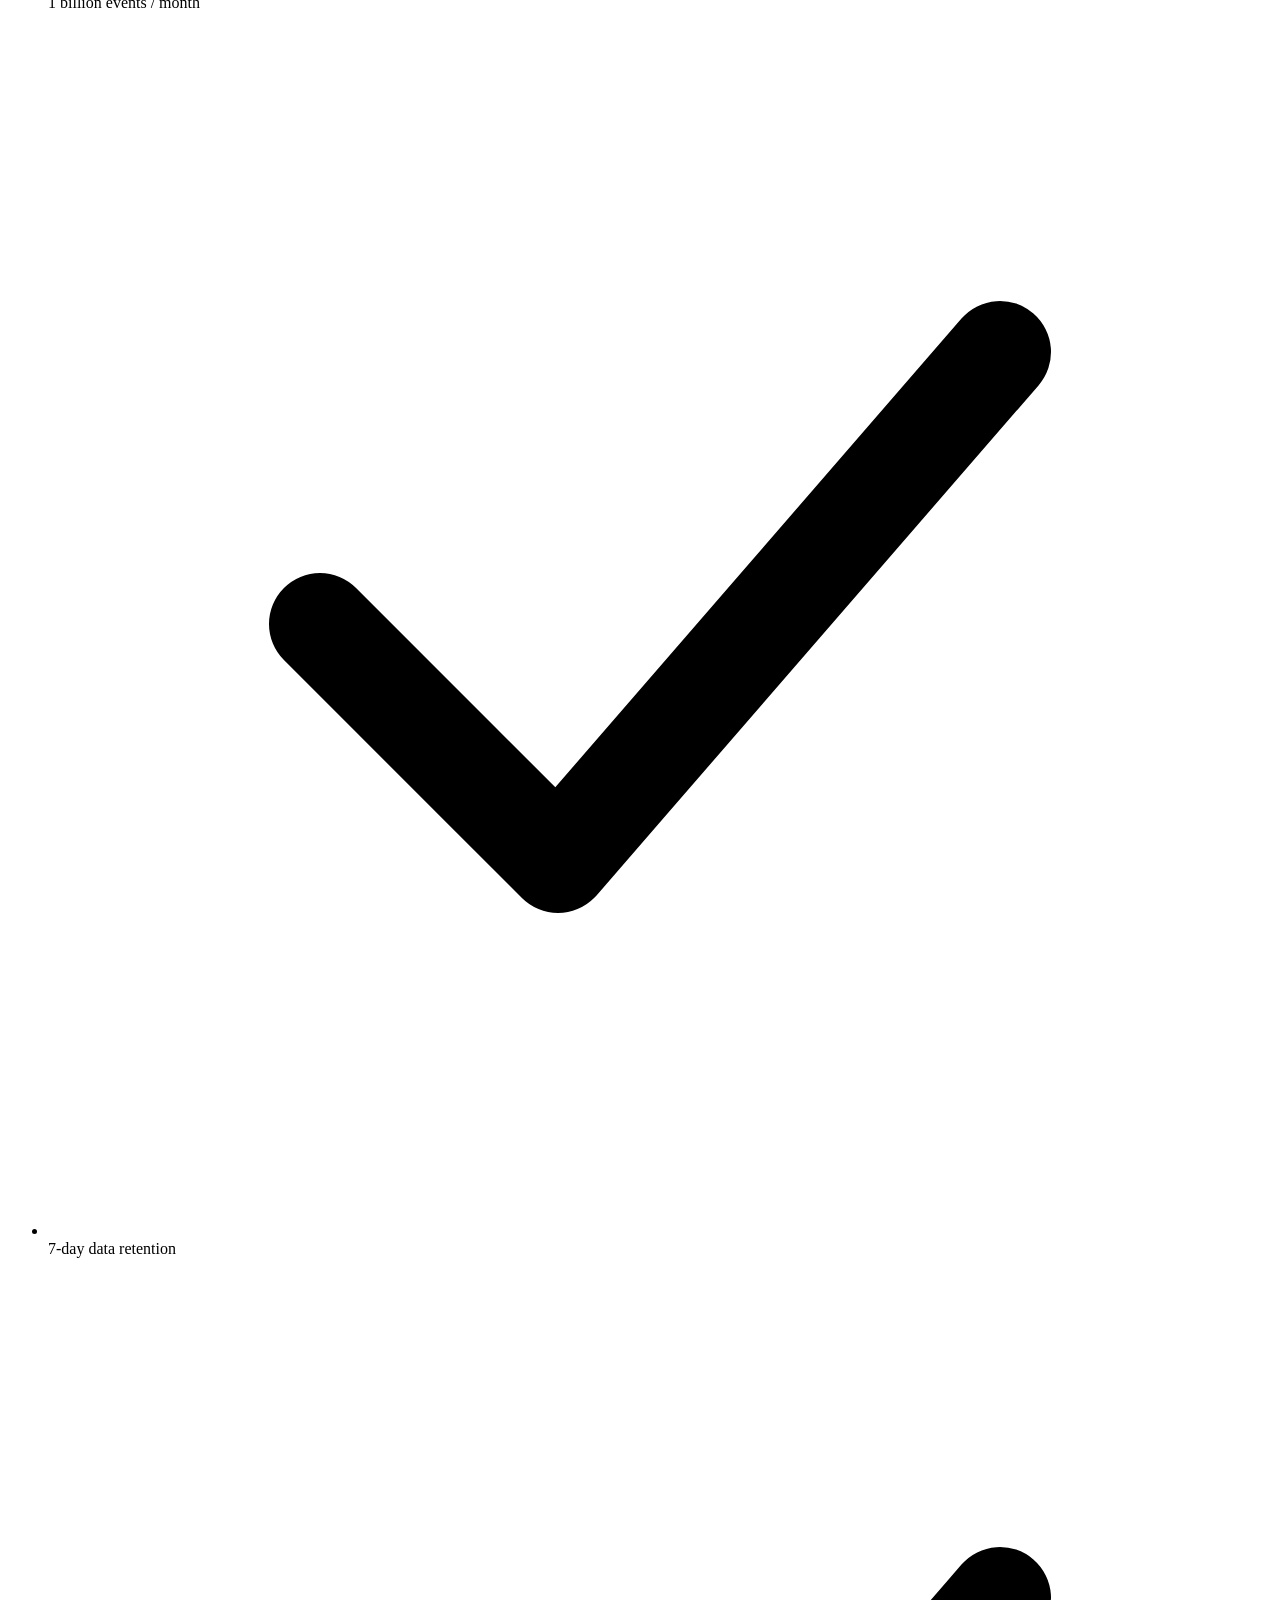
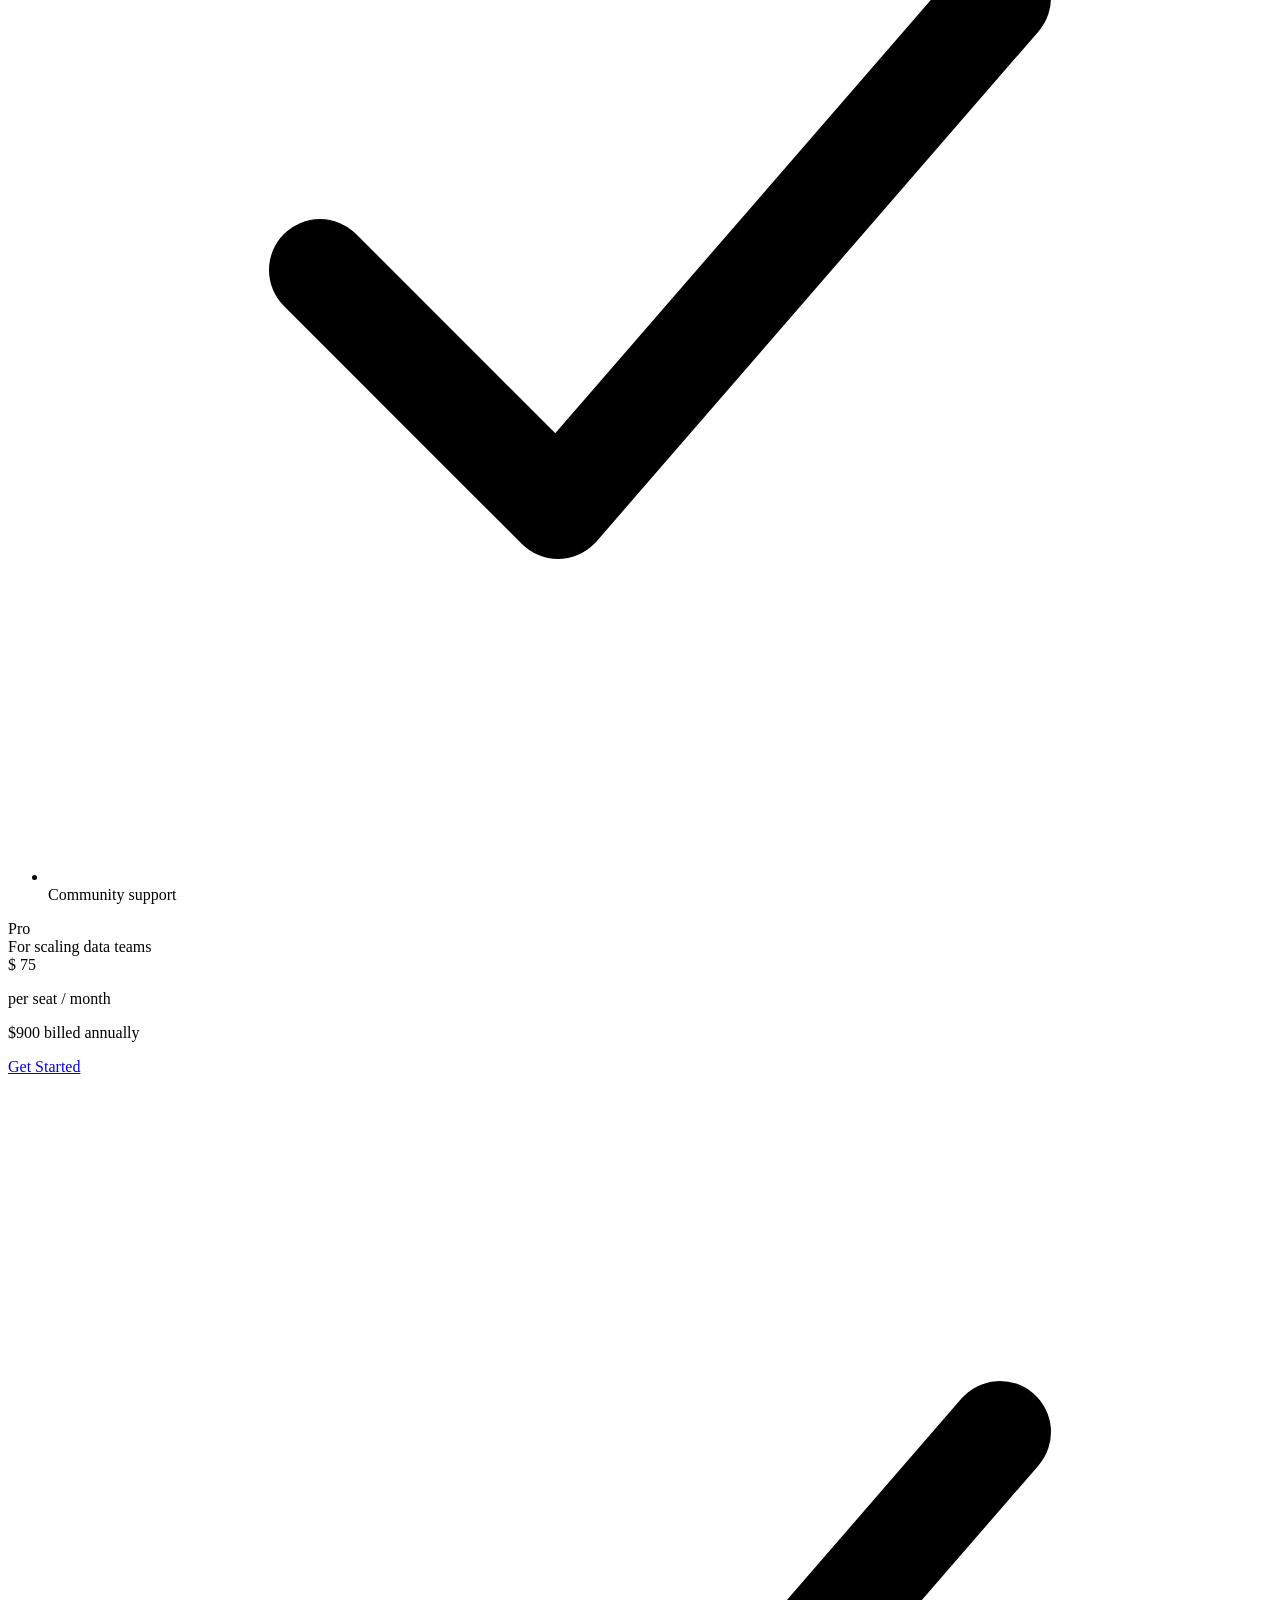
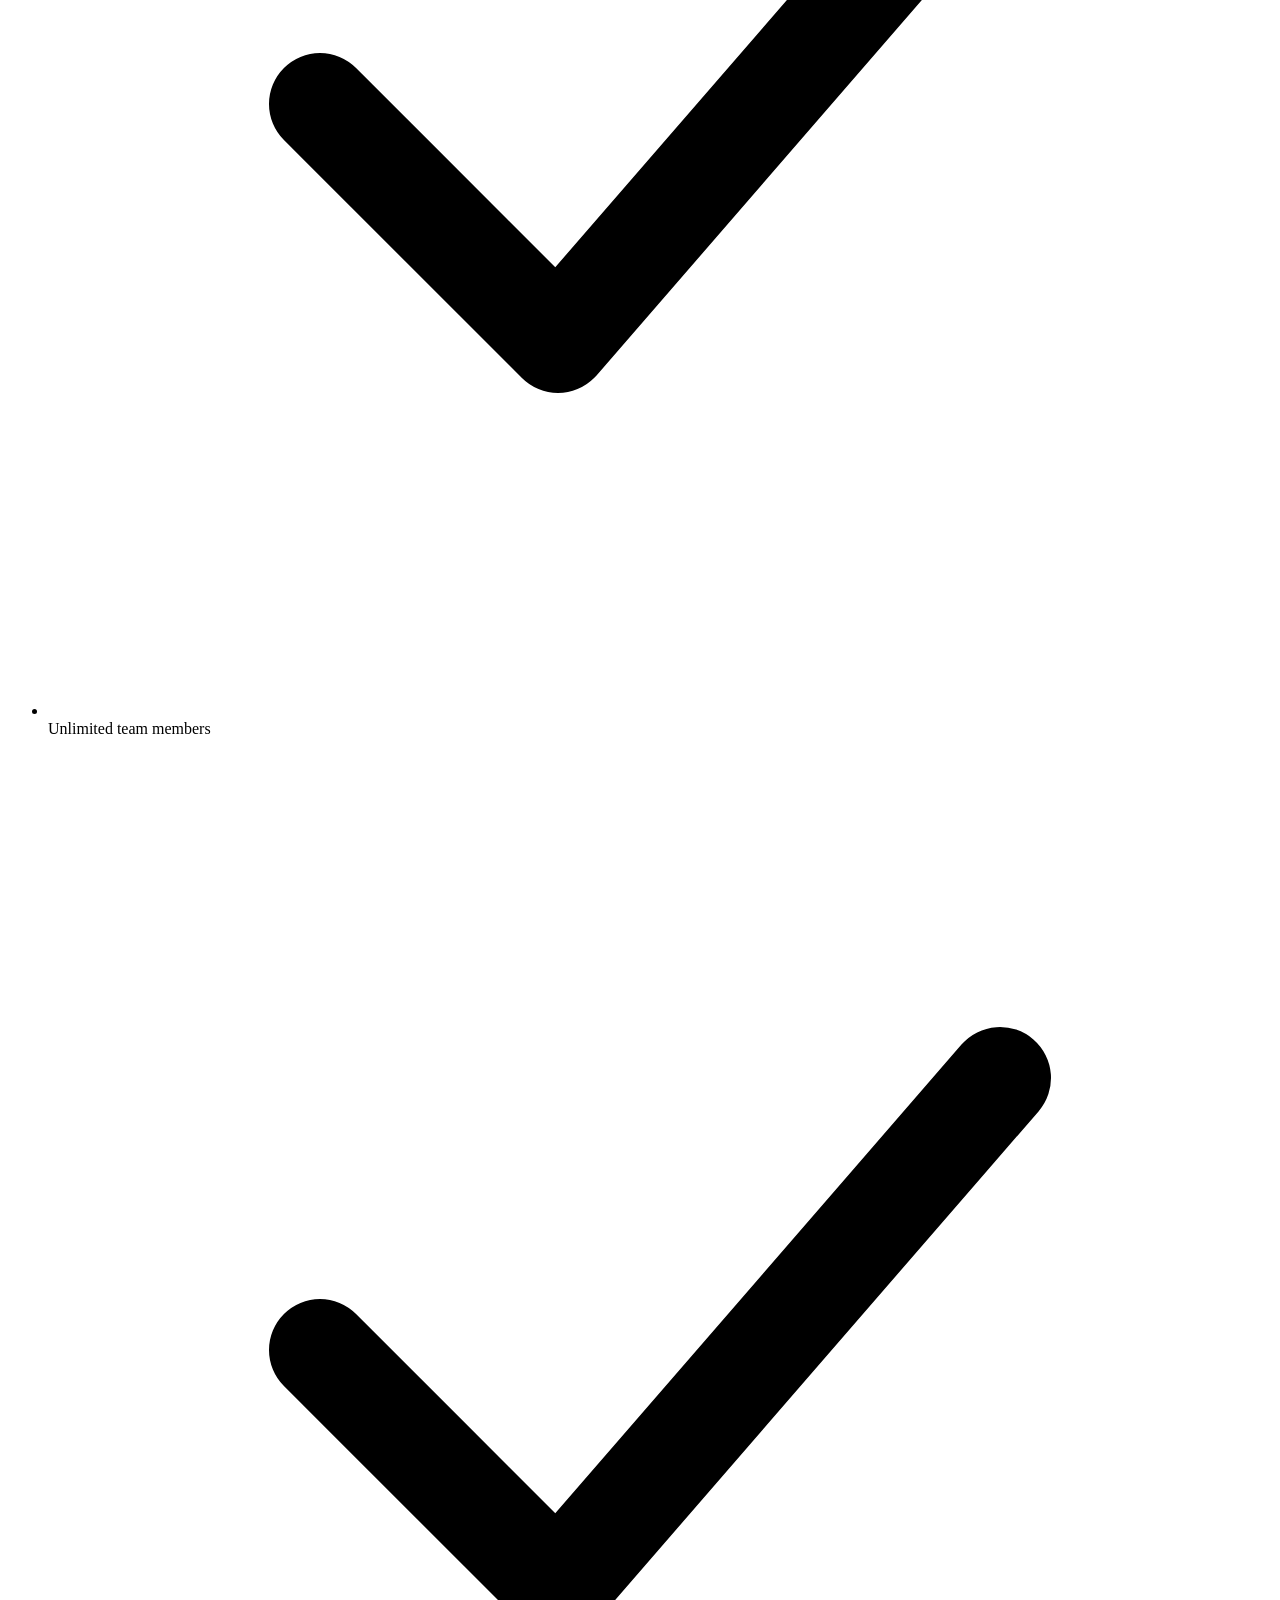
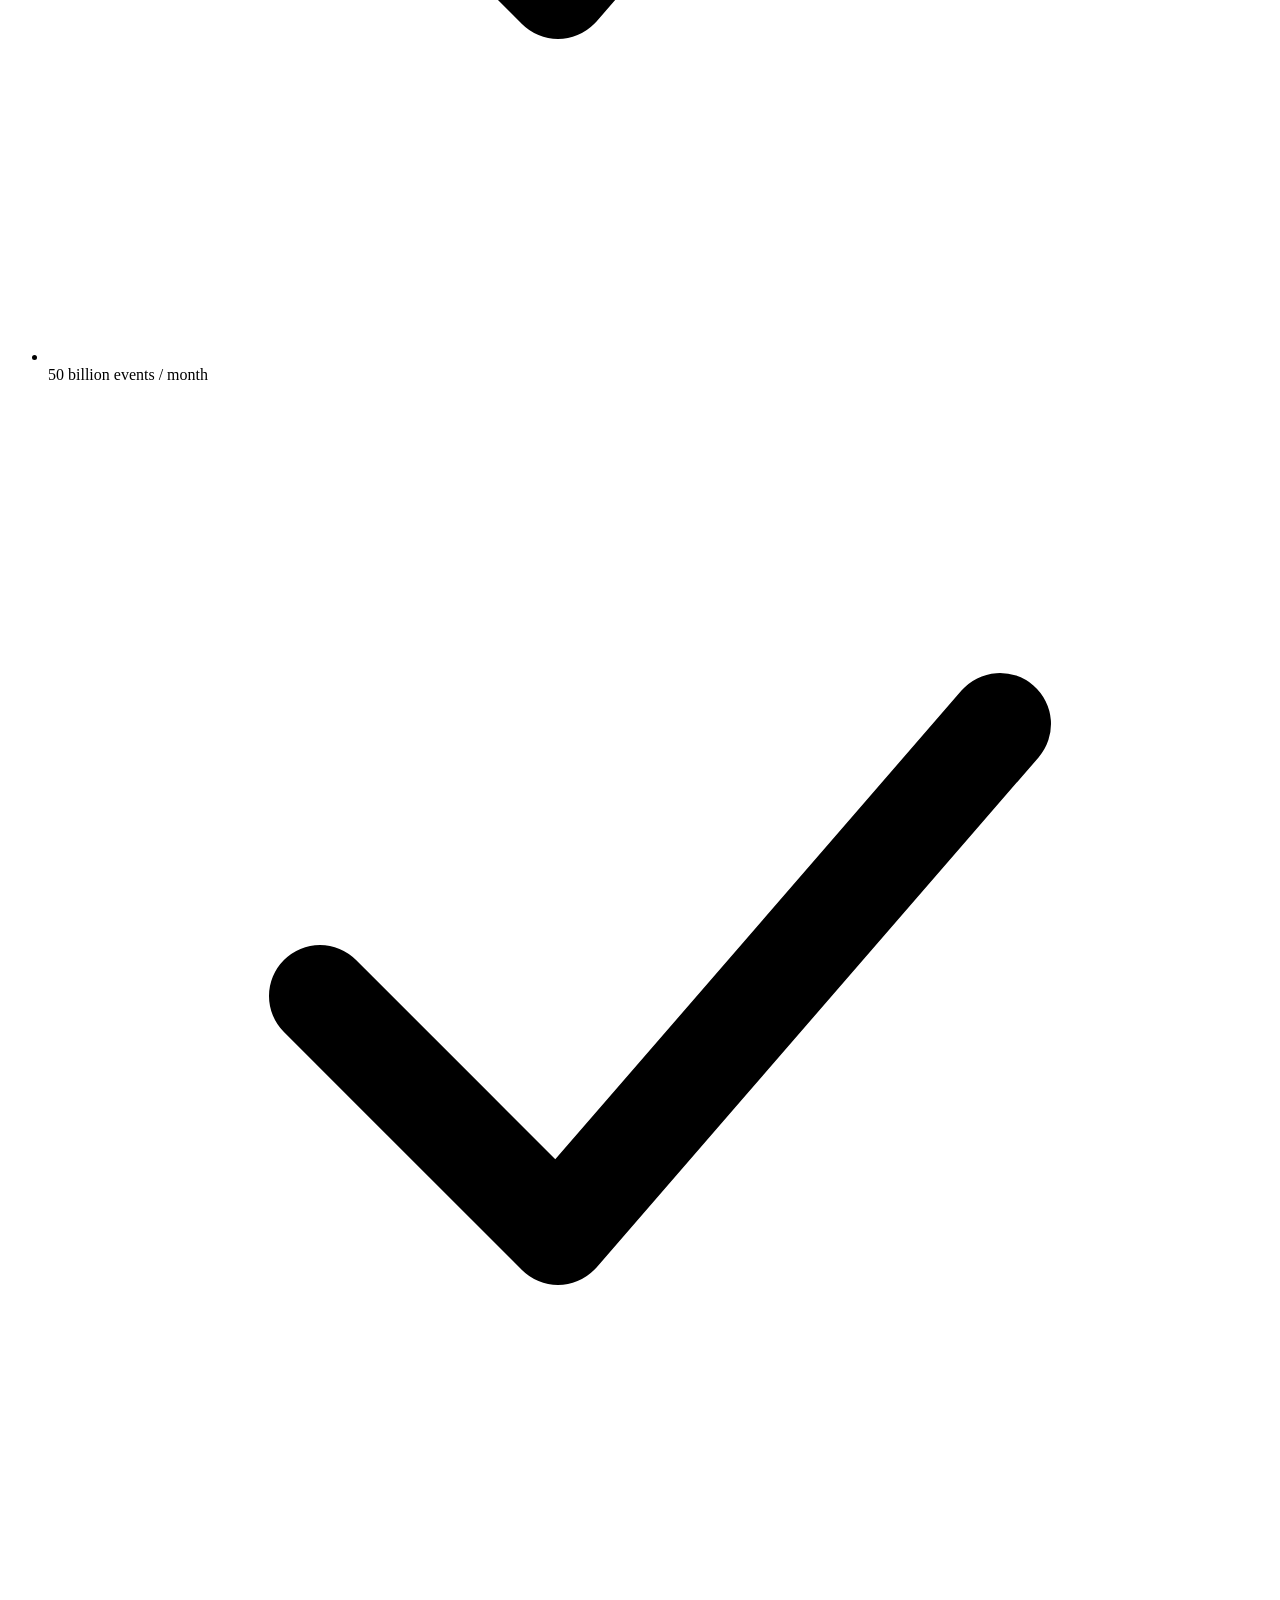
==== commit cf4c1285: "Update index.html" ====
--- a/index.html
+++ b/index.html
@@ -1,26 +1,513 @@
 <!DOCTYPE html>
 <html lang="en">
 <head>
-<meta charset="UTF-8">
-<meta name="viewport" content="width=device-width, initial-scale=1.0">
-<title>Pet Shop</title>
-
-<link rel="stylesheet" href="style.css">
-
-<script type="module" src="index.js"></script>
+    <meta charset="UTF-8">
+    <meta name="viewport" content="width=device-width, initial-scale=1.0">
+    <title>The Catalyst - Ship Faster, Scale Infinitely</title>
+
+    <!--
+
+    TemplateMo 618 The Catalyst
+
+    https://templatemo.com/tm-618-the-catalyst
+
+    Silver & Acid Light-Mode SaaS Landing Page
+
+    -->
+
+    <!-- Google Fonts -->
+    <link rel="preconnect" href="https://fonts.googleapis.com">
+    <link rel="preconnect" href="https://fonts.gstatic.com" crossorigin>
+    <link href="https://fonts.googleapis.com/css2?family=Inter:wght@400;500;600;700;800;900&display=swap" rel="stylesheet">
+
+    <!-- Template CSS -->
+    <link rel="stylesheet" href="templatemo-catalyst-style.css">
 </head>
 <body>
 
-<header class="hero">
-  <h1>🐶 Pet Shop</h1>
-  <p>Find your perfect companion</p>
-  <a href="admin.html" class="admin-btn">Admin</a>
-</header>
-
-<section class="pets">
-  <h2>Available Pets</h2>
-  <div id="petGrid" class="pet-grid"></div>
-</section>
+    <!-- ===== NAVIGATION ===== -->
+    <nav class="nav" role="navigation" aria-label="Main navigation">
+        <div class="nav-inner">
+            <a href="#" class="nav-logo" aria-label="Catalyst Home">
+                <span class="nav-logo-mark">
+                    <svg viewBox="0 0 16 16" fill="none" xmlns="http://www.w3.org/2000/svg">
+                        <path d="M3 8L7 4L13 8L7 12L3 8Z" fill="#111"/>
+                    </svg>
+                </span>
+                Catalyst
+            </a>
+            <ul class="nav-links" id="navLinks">
+                <li><a href="#metrics">Performance</a></li>
+                <li><a href="#engine">Features</a></li>
+                <li><a href="#pricing">Pricing</a></li>
+                <li><a href="#faq">FAQ</a></li>
+            </ul>
+            <div class="nav-cta">
+                <a href="#" class="btn-ghost">Log In</a>
+                <a href="#pricing" class="btn-acid">Start Free</a>
+            </div>
+            <button class="nav-toggle" id="navToggle" aria-label="Toggle menu" aria-expanded="false">
+                <span></span>
+            </button>
+        </div>
+    </nav>
+
+    <!-- ===== SECTION 1: HERO ===== -->
+    <section class="hero">
+        <div class="container">
+            <div class="hero-badge reveal">
+                <span class="hero-badge-dot"></span>
+                v4.2 — Now with real-time sync
+            </div>
+            <h1 class="reveal">The analytics platform built for <span class="accent-word">speed</span></h1>
+            <p class="hero-sub reveal">Stop waiting for insights. Catalyst delivers sub-second queries across billions of rows so your team ships decisions, not dashboards.</p>
+            <div class="hero-actions reveal">
+                <a href="#pricing" class="btn-acid">
+                    Start Free Trial
+                    <svg width="16" height="16" viewBox="0 0 16 16" fill="none" xmlns="http://www.w3.org/2000/svg"><path d="M3 8H13M13 8L9 4M13 8L9 12" stroke="currentColor" stroke-width="1.5" stroke-linecap="round" stroke-linejoin="round"/></svg>
+                </a>
+                <a href="#" class="btn-ghost">Watch Demo</a>
+            </div>
+
+            <!-- Dashboard Mockup -->
+            <div class="hero-dashboard reveal">
+                <div class="dashboard-frame">
+                    <div class="dashboard-toolbar">
+                        <div class="dashboard-dots">
+                            <span></span><span></span><span></span>
+                        </div>
+                        <div class="dashboard-toolbar-tabs">
+                            <span class="active">Overview</span>
+                            <span>Funnels</span>
+                            <span>Retention</span>
+                            <span>Revenue</span>
+                        </div>
+                        <div style="width: 50px;"></div>
+                    </div>
+                    <div class="dashboard-body">
+                        <div class="dash-stat-card">
+                            <div class="dash-stat-label">Total Revenue</div>
+                            <div class="dash-stat-value">$2.4M</div>
+                            <div class="dash-stat-change">
+                                <svg width="12" height="12" viewBox="0 0 12 12" fill="none"><path d="M6 9V3M6 3L3 6M6 3L9 6" stroke="currentColor" stroke-width="1.5" stroke-linecap="round" stroke-linejoin="round"/></svg>
+                                +18.2%
+                            </div>
+                        </div>
+                        <div class="dash-stat-card">
+                            <div class="dash-stat-label">Active Users</div>
+                            <div class="dash-stat-value">48,291</div>
+                            <div class="dash-stat-change">
+                                <svg width="12" height="12" viewBox="0 0 12 12" fill="none"><path d="M6 9V3M6 3L3 6M6 3L9 6" stroke="currentColor" stroke-width="1.5" stroke-linecap="round" stroke-linejoin="round"/></svg>
+                                +7.4%
+                            </div>
+                        </div>
+                        <div class="dash-stat-card">
+                            <div class="dash-stat-label">Avg. Query Time</div>
+                            <div class="dash-stat-value">42ms</div>
+                            <div class="dash-stat-change">
+                                <svg width="12" height="12" viewBox="0 0 12 12" fill="none"><path d="M6 9V3M6 3L3 6M6 3L9 6" stroke="currentColor" stroke-width="1.5" stroke-linecap="round" stroke-linejoin="round"/></svg>
+                                -23.5%
+                            </div>
+                        </div>
+                        <div class="dashboard-table-area">
+                            <div class="dash-table-header">
+                                <span>Recent Pipelines</span>
+                                <span class="dash-filter">All teams ▾</span>
+                            </div>
+                            <div class="dash-table">
+                                <div class="dash-table-row head">
+                                    <div class="dash-cell">Pipeline</div>
+                                    <div class="dash-cell">Events / hr</div>
+                                    <div class="dash-cell">Latency</div>
+                                    <div class="dash-cell">Uptime</div>
+                                    <div class="dash-cell">Status</div>
+                                </div>
+                                <div class="dash-table-row">
+                                    <div class="dash-cell dash-cell-name">
+                                        <span class="dash-cell-icon" style="background: #DCFCE7; color: #166534;">P1</span>
+                                        Checkout Funnel
+                                    </div>
+                                    <div class="dash-cell">1.2M</div>
+                                    <div class="dash-cell">34ms</div>
+                                    <div class="dash-cell">99.98%</div>
+                                    <div class="dash-cell"><span class="dash-status active">Active</span></div>
+                                </div>
+                                <div class="dash-table-row">
+                                    <div class="dash-cell dash-cell-name">
+                                        <span class="dash-cell-icon" style="background: #FEF3C7; color: #92400E;">P2</span>
+                                        User Onboarding
+                                    </div>
+                                    <div class="dash-cell">847K</div>
+                                    <div class="dash-cell">52ms</div>
+                                    <div class="dash-cell">99.91%</div>
+                                    <div class="dash-cell"><span class="dash-status pending">Pending</span></div>
+                                </div>
+                                <div class="dash-table-row">
+                                    <div class="dash-cell dash-cell-name">
+                                        <span class="dash-cell-icon" style="background: var(--surface); color: var(--text-muted);">P3</span>
+                                        Revenue Tracker
+                                    </div>
+                                    <div class="dash-cell">2.1M</div>
+                                    <div class="dash-cell">28ms</div>
+                                    <div class="dash-cell">99.99%</div>
+                                    <div class="dash-cell"><span class="dash-status active">Active</span></div>
+                                </div>
+                                <div class="dash-table-row">
+                                    <div class="dash-cell dash-cell-name">
+                                        <span class="dash-cell-icon" style="background: #E0E7FF; color: #3730A3;">P4</span>
+                                        A/B Experiments
+                                    </div>
+                                    <div class="dash-cell">423K</div>
+                                    <div class="dash-cell">61ms</div>
+                                    <div class="dash-cell">99.87%</div>
+                                    <div class="dash-cell"><span class="dash-status draft">Draft</span></div>
+                                </div>
+                            </div>
+                        </div>
+                    </div>
+                </div>
+            </div>
+        </div>
+    </section>
+
+    <!-- ===== SECTION 2: SPEED METRICS ===== -->
+    <section class="metrics" id="metrics">
+        <div class="container">
+            <p class="metrics-label reveal">Performance that speaks for itself</p>
+            <div class="metrics-grid">
+                <div class="metric-item reveal">
+                    <div class="metric-number"><span class="metric-highlight">42</span><span class="metric-unit">ms</span></div>
+                    <p class="metric-desc">Average query response time across 10B+ row datasets</p>
+                </div>
+                <div class="metric-item reveal">
+                    <div class="metric-number">99.99<span class="metric-unit">%</span></div>
+                    <p class="metric-desc">Guaranteed uptime SLA for all enterprise customers</p>
+                </div>
+                <div class="metric-item reveal">
+                    <div class="metric-number">10<span class="metric-unit">x</span></div>
+                    <p class="metric-desc">Faster than legacy warehouses at one-tenth the cost</p>
+                </div>
+            </div>
+        </div>
+    </section>
+
+    <!-- ===== SECTION 3: THE ENGINE — BENTO GRID ===== -->
+    <section class="engine" id="engine">
+        <div class="container">
+            <div class="section-header reveal">
+                <p class="section-tag">The Engine</p>
+                <h2 class="section-title">Everything your data team actually needs</h2>
+            </div>
+            <div class="bento-grid">
+                <div class="card bento-card reveal">
+                    <div class="bento-card-icon">
+                        <svg viewBox="0 0 24 24" fill="none" stroke-width="1.5" stroke-linecap="round" stroke-linejoin="round"><path d="M3 3v18h18"/><path d="M7 16l4-8 4 4 4-6"/></svg>
+                    </div>
+                    <h3>Real-Time Analytics</h3>
+                    <p>Stream, transform, and visualize data the instant it arrives. No batching, no waiting, no stale dashboards.</p>
+                    <div class="bento-card-visual">
+                        <div class="mini-bars">
+                            <div class="mini-bar" style="height: 35%;"></div>
+                            <div class="mini-bar" style="height: 55%;"></div>
+                            <div class="mini-bar" style="height: 40%;"></div>
+                            <div class="mini-bar highlight" style="height: 80%;"></div>
+                            <div class="mini-bar" style="height: 60%;"></div>
+                            <div class="mini-bar" style="height: 45%;"></div>
+                            <div class="mini-bar highlight" style="height: 95%;"></div>
+                            <div class="mini-bar" style="height: 70%;"></div>
+                            <div class="mini-bar" style="height: 50%;"></div>
+                            <div class="mini-bar" style="height: 65%;"></div>
+                        </div>
+                    </div>
+                </div>
+                <div class="card bento-card reveal">
+                    <div class="bento-card-icon">
+                        <svg viewBox="0 0 24 24" fill="none" stroke-width="1.5" stroke-linecap="round" stroke-linejoin="round"><rect x="2" y="3" width="20" height="14" rx="2"/><path d="M8 21h8M12 17v4"/></svg>
+                    </div>
+                    <h3>Pipeline Orchestration</h3>
+                    <p>Build fault-tolerant data pipelines with visual drag-and-drop. Auto-retry, dead-letter queues, and full observability built in.</p>
+                    <div class="bento-card-visual">
+                        <div class="mini-pipeline">
+                            <div class="mini-pipeline-node">Ingest</div>
+                            <span class="mini-pipeline-arrow">→</span>
+                            <div class="mini-pipeline-node">Transform</div>
+                            <span class="mini-pipeline-arrow">→</span>
+                            <div class="mini-pipeline-node">Deliver</div>
+                        </div>
+                    </div>
+                </div>
+                <div class="card bento-card reveal">
+                    <div class="bento-card-icon">
+                        <svg viewBox="0 0 24 24" fill="none" stroke-width="1.5" stroke-linecap="round" stroke-linejoin="round"><path d="M16 18l6-6-6-6"/><path d="M8 6l-6 6 6 6"/></svg>
+                    </div>
+                    <h3>SQL-First Interface</h3>
+                    <p>Write standard SQL against any source. Auto-completion, version control, and collaborative editing come standard.</p>
+                    <div class="bento-card-visual">
+                        <div class="mini-code">
+                            <span class="keyword">SELECT</span> user_id, <span class="keyword">COUNT</span>(*)<br>
+                            <span class="keyword">FROM</span> events<br>
+                            <span class="keyword">WHERE</span> ts > <span class="string">'2026-01'</span><br>
+                            <span class="keyword">GROUP BY</span> 1 <span class="comment">-- 42ms ⚡</span>
+                        </div>
+                    </div>
+                </div>
+            </div>
+        </div>
+    </section>
+
+    <!-- ===== SECTION 4: PRICING ===== -->
+    <section class="pricing" id="pricing">
+        <div class="container">
+            <div class="section-header reveal">
+                <p class="section-tag">Pricing</p>
+                <h2 class="section-title">Simple, transparent pricing</h2>
+            </div>
+            <div class="toggle-wrap reveal">
+                <div class="toggle-container">
+                    <button class="toggle-btn" data-plan="monthly" id="toggleMonthly">Monthly</button>
+                    <button class="toggle-btn active" data-plan="yearly" id="toggleYearly">Yearly</button>
+                </div>
+                <span class="toggle-save visible" id="toggleSave">Save 25%</span>
+            </div>
+            <div class="pricing-grid">
+                <!-- Starter -->
+                <div class="card pricing-card reveal">
+                    <div class="pricing-plan-name">Starter</div>
+                    <div class="pricing-plan-desc">For small teams getting started</div>
+                    <div class="pricing-amount">
+                        <span class="pricing-currency">$</span>
+                        <span class="pricing-value" data-monthly="30" data-yearly="22">22</span>
+                    </div>
+                    <p class="pricing-period">per seat / month</p>
+                    <p class="pricing-billed yearly-active" data-monthly="Billed monthly" data-yearly="$264 billed annually">$264 billed annually</p>
+                    <a href="#" class="btn-ghost">Get Started</a>
+                    <ul class="pricing-features">
+                        <li>
+                            <svg viewBox="0 0 18 18" fill="none"><path d="M4 9l3.5 3.5L14 5" stroke="currentColor" stroke-width="1.5" stroke-linecap="round" stroke-linejoin="round"/></svg>
+                            Up to 5 team members
+                        </li>
+                        <li>
+                            <svg viewBox="0 0 18 18" fill="none"><path d="M4 9l3.5 3.5L14 5" stroke="currentColor" stroke-width="1.5" stroke-linecap="round" stroke-linejoin="round"/></svg>
+                            1 billion events / month
+                        </li>
+                        <li>
+                            <svg viewBox="0 0 18 18" fill="none"><path d="M4 9l3.5 3.5L14 5" stroke="currentColor" stroke-width="1.5" stroke-linecap="round" stroke-linejoin="round"/></svg>
+                            7-day data retention
+                        </li>
+                        <li>
+                            <svg viewBox="0 0 18 18" fill="none"><path d="M4 9l3.5 3.5L14 5" stroke="currentColor" stroke-width="1.5" stroke-linecap="round" stroke-linejoin="round"/></svg>
+                            Community support
+                        </li>
+                    </ul>
+                </div>
+                <!-- Pro -->
+                <div class="card pricing-card featured reveal">
+                    <div class="pricing-plan-name">Pro</div>
+                    <div class="pricing-plan-desc">For scaling data teams</div>
+                    <div class="pricing-amount">
+                        <span class="pricing-currency">$</span>
+                        <span class="pricing-value" data-monthly="100" data-yearly="75">75</span>
+                    </div>
+                    <p class="pricing-period">per seat / month</p>
+                    <p class="pricing-billed yearly-active" data-monthly="Billed monthly" data-yearly="$900 billed annually">$900 billed annually</p>
+                    <a href="#" class="btn-acid">Get Started</a>
+                    <ul class="pricing-features">
+                        <li>
+                            <svg viewBox="0 0 18 18" fill="none"><path d="M4 9l3.5 3.5L14 5" stroke="currentColor" stroke-width="1.5" stroke-linecap="round" stroke-linejoin="round"/></svg>
+                            Unlimited team members
+                        </li>
+                        <li>
+                            <svg viewBox="0 0 18 18" fill="none"><path d="M4 9l3.5 3.5L14 5" stroke="currentColor" stroke-width="1.5" stroke-linecap="round" stroke-linejoin="round"/></svg>
+                            50 billion events / month
+                        </li>
+                        <li>
+                            <svg viewBox="0 0 18 18" fill="none"><path d="M4 9l3.5 3.5L14 5" stroke="currentColor" stroke-width="1.5" stroke-linecap="round" stroke-linejoin="round"/></svg>
+                            Unlimited data retention
+                        </li>
+                        <li>
+                            <svg viewBox="0 0 18 18" fill="none"><path d="M4 9l3.5 3.5L14 5" stroke="currentColor" stroke-width="1.5" stroke-linecap="round" stroke-linejoin="round"/></svg>
+                            Priority support + SLA
+                        </li>
+                        <li>
+                            <svg viewBox="0 0 18 18" fill="none"><path d="M4 9l3.5 3.5L14 5" stroke="currentColor" stroke-width="1.5" stroke-linecap="round" stroke-linejoin="round"/></svg>
+                            SSO &amp; audit logs
+                        </li>
+                    </ul>
+                </div>
+                <!-- Enterprise -->
+                <div class="card pricing-card reveal">
+                    <div class="pricing-plan-name">Enterprise</div>
+                    <div class="pricing-plan-desc">For mission-critical deployments</div>
+                    <div class="pricing-amount">
+                        <span class="pricing-currency">$</span>
+                        <span class="pricing-value" data-monthly="500" data-yearly="375">375</span>
+                    </div>
+                    <p class="pricing-period">starts from / month</p>
+                    <p class="pricing-billed yearly-active" data-monthly="Billed monthly" data-yearly="$4,500 billed annually">$4,500 billed annually</p>
+                    <a href="#" class="btn-ghost">Contact Sales</a>
+                    <ul class="pricing-features">
+                        <li>
+                            <svg viewBox="0 0 18 18" fill="none"><path d="M4 9l3.5 3.5L14 5" stroke="currentColor" stroke-width="1.5" stroke-linecap="round" stroke-linejoin="round"/></svg>
+                            Everything in Pro
+                        </li>
+                        <li>
+                            <svg viewBox="0 0 18 18" fill="none"><path d="M4 9l3.5 3.5L14 5" stroke="currentColor" stroke-width="1.5" stroke-linecap="round" stroke-linejoin="round"/></svg>
+                            Dedicated infrastructure
+                        </li>
+                        <li>
+                            <svg viewBox="0 0 18 18" fill="none"><path d="M4 9l3.5 3.5L14 5" stroke="currentColor" stroke-width="1.5" stroke-linecap="round" stroke-linejoin="round"/></svg>
+                            Custom integrations
+                        </li>
+                        <li>
+                            <svg viewBox="0 0 18 18" fill="none"><path d="M4 9l3.5 3.5L14 5" stroke="currentColor" stroke-width="1.5" stroke-linecap="round" stroke-linejoin="round"/></svg>
+                            24/7 dedicated support
+                        </li>
+                        <li>
+                            <svg viewBox="0 0 18 18" fill="none"><path d="M4 9l3.5 3.5L14 5" stroke="currentColor" stroke-width="1.5" stroke-linecap="round" stroke-linejoin="round"/></svg>
+                            99.99% SLA guarantee
+                        </li>
+                    </ul>
+                </div>
+            </div>
+        </div>
+    </section>
+
+    <!-- ===== SECTION 5: FAQ ===== -->
+    <section class="faq" id="faq">
+        <div class="container">
+            <div class="section-header reveal">
+                <p class="section-tag">FAQ</p>
+                <h2 class="section-title">Common questions, straight answers</h2>
+            </div>
+            <div class="faq-controls reveal">
+                <button class="faq-ctrl-btn" id="faqExpandAll">Expand All</button>
+                <button class="faq-ctrl-btn" id="faqCollapseAll">Collapse All</button>
+            </div>
+            <div class="faq-list">
+                <div class="faq-item reveal">
+                    <button class="faq-question" aria-expanded="false">
+                        How long does the free trial last?
+                        <span class="faq-icon"><svg viewBox="0 0 14 14" fill="none"><path d="M7 1v12M1 7h12" stroke="#111" stroke-width="1.5" stroke-linecap="round"/></svg></span>
+                    </button>
+                    <div class="faq-answer">
+                        <div class="faq-answer-inner">Every plan includes a 14-day free trial with full access to all features. No credit card required to get started. At the end of the trial, you can choose a plan or export your data.</div>
+                    </div>
+                </div>
+                <div class="faq-item reveal">
+                    <button class="faq-question" aria-expanded="false">
+                        Can I switch plans later?
+                        <span class="faq-icon"><svg viewBox="0 0 14 14" fill="none"><path d="M7 1v12M1 7h12" stroke="#111" stroke-width="1.5" stroke-linecap="round"/></svg></span>
+                    </button>
+                    <div class="faq-answer">
+                        <div class="faq-answer-inner">Yes. Upgrade or downgrade any time from your account settings. When upgrading, you only pay the prorated difference. When downgrading, the remaining balance is applied as credit toward future invoices.</div>
+                    </div>
+                </div>
+                <div class="faq-item reveal">
+                    <button class="faq-question" aria-expanded="false">
+                        What data sources do you support?
+                        <span class="faq-icon"><svg viewBox="0 0 14 14" fill="none"><path d="M7 1v12M1 7h12" stroke="#111" stroke-width="1.5" stroke-linecap="round"/></svg></span>
+                    </button>
+                    <div class="faq-answer">
+                        <div class="faq-answer-inner">Catalyst connects to 50+ data sources out of the box, including PostgreSQL, MySQL, BigQuery, Snowflake, Redshift, S3, Kafka, and most popular REST APIs. Custom connectors are available on the Enterprise plan.</div>
+                    </div>
+                </div>
+                <div class="faq-item reveal">
+                    <button class="faq-question" aria-expanded="false">
+                        Is my data secure?
+                        <span class="faq-icon"><svg viewBox="0 0 14 14" fill="none"><path d="M7 1v12M1 7h12" stroke="#111" stroke-width="1.5" stroke-linecap="round"/></svg></span>
+                    </button>
+                    <div class="faq-answer">
+                        <div class="faq-answer-inner">Absolutely. All data is encrypted at rest (AES-256) and in transit (TLS 1.3). We are SOC 2 Type II certified and GDPR compliant. Enterprise customers also get dedicated infrastructure with VPC peering and custom encryption keys.</div>
+                    </div>
+                </div>
+                <div class="faq-item reveal">
+                    <button class="faq-question" aria-expanded="false">
+                        Do you offer onboarding support?
+                        <span class="faq-icon"><svg viewBox="0 0 14 14" fill="none"><path d="M7 1v12M1 7h12" stroke="#111" stroke-width="1.5" stroke-linecap="round"/></svg></span>
+                    </button>
+                    <div class="faq-answer">
+                        <div class="faq-answer-inner">Pro customers get access to our onboarding team for the first 30 days. Enterprise customers receive a dedicated solutions engineer for the full implementation. All plans include access to our docs, tutorials, and community forum.</div>
+                    </div>
+                </div>
+            </div>
+        </div>
+    </section>
+
+    <!-- ===== SECTION 6: CTA BANNER ===== -->
+    <section class="cta-banner">
+        <div class="container">
+            <div class="cta-banner-inner reveal">
+                <p class="cta-banner-tag">Get started today</p>
+                <h2>Ready to accelerate your data?</h2>
+                <p>Join 2,000+ teams shipping faster with sub-second analytics. Free for 14 days.</p>
+                <div class="cta-banner-actions">
+                    <a href="#" class="btn-acid">
+                        Start Free Trial
+                        <svg width="16" height="16" viewBox="0 0 16 16" fill="none"><path d="M3 8H13M13 8L9 4M13 8L9 12" stroke="currentColor" stroke-width="1.5" stroke-linecap="round" stroke-linejoin="round"/></svg>
+                    </a>
+                    <a href="#" class="btn-dark-ghost">Talk to Sales</a>
+                </div>
+            </div>
+        </div>
+    </section>
+
+    <!-- ===== SECTION 7: FOOTER ===== -->
+    <footer class="footer" id="footer">
+        <div class="container">
+            <div class="footer-grid">
+                <div>
+                    <a href="#" class="nav-logo" aria-label="Catalyst Home">
+                        <span class="nav-logo-mark">
+                            <svg viewBox="0 0 16 16" fill="none" xmlns="http://www.w3.org/2000/svg">
+                                <path d="M3 8L7 4L13 8L7 12L3 8Z" fill="#111"/>
+                            </svg>
+                        </span>
+                        Catalyst
+                    </a>
+                    <p class="footer-brand-desc">The analytics platform built for speed. Sub-second queries, real-time pipelines, and infinite scale.</p>
+                </div>
+                <div>
+                    <h4 class="footer-col-title">Resources</h4>
+                    <ul class="footer-links">
+                        <li><a href="#">Documentation</a></li>
+                        <li><a href="#">API Reference</a></li>
+                        <li><a href="#">Blog</a></li>
+                        <li><a href="#">Changelog</a></li>
+                        <li><a href="#">Status Page</a></li>
+                    </ul>
+                </div>
+                <div>
+                    <h4 class="footer-col-title">Support</h4>
+                    <ul class="footer-links">
+                        <li><a href="#">Help Center</a></li>
+                        <li><a href="#">Community Forum</a></li>
+                        <li><a href="#">Contact Us</a></li>
+                        <li><a href="#">System Status</a></li>
+                    </ul>
+                </div>
+                <div>
+                    <h4 class="footer-col-title">Connect</h4>
+                    <ul class="footer-links">
+                        <li><a href="#">Twitter / X</a></li>
+                        <li><a href="#">GitHub</a></li>
+                        <li><a href="#">LinkedIn</a></li>
+                        <li><a href="#">YouTube</a></li>
+                    </ul>
+                </div>
+            </div>
+            <div class="footer-bottom">
+                <p class="footer-copy">&copy; 2026 Catalyst Inc. All rights reserved. Design: <a href="https://templatemo.com/tm-618-the-catalyst" target="_blank" rel="nofollow">TemplateMo</a></p>
+                <ul class="footer-bottom-links">
+                    <li><a href="#">Privacy</a></li>
+                    <li><a href="#">Terms</a></li>
+                    <li><a href="#">Cookies</a></li>
+                </ul>
+            </div>
+        </div>
+    </footer>
+
+    <!-- Template JS -->
+    <script src="templatemo-catalyst-script.js"></script>
 
 </body>
 </html>
